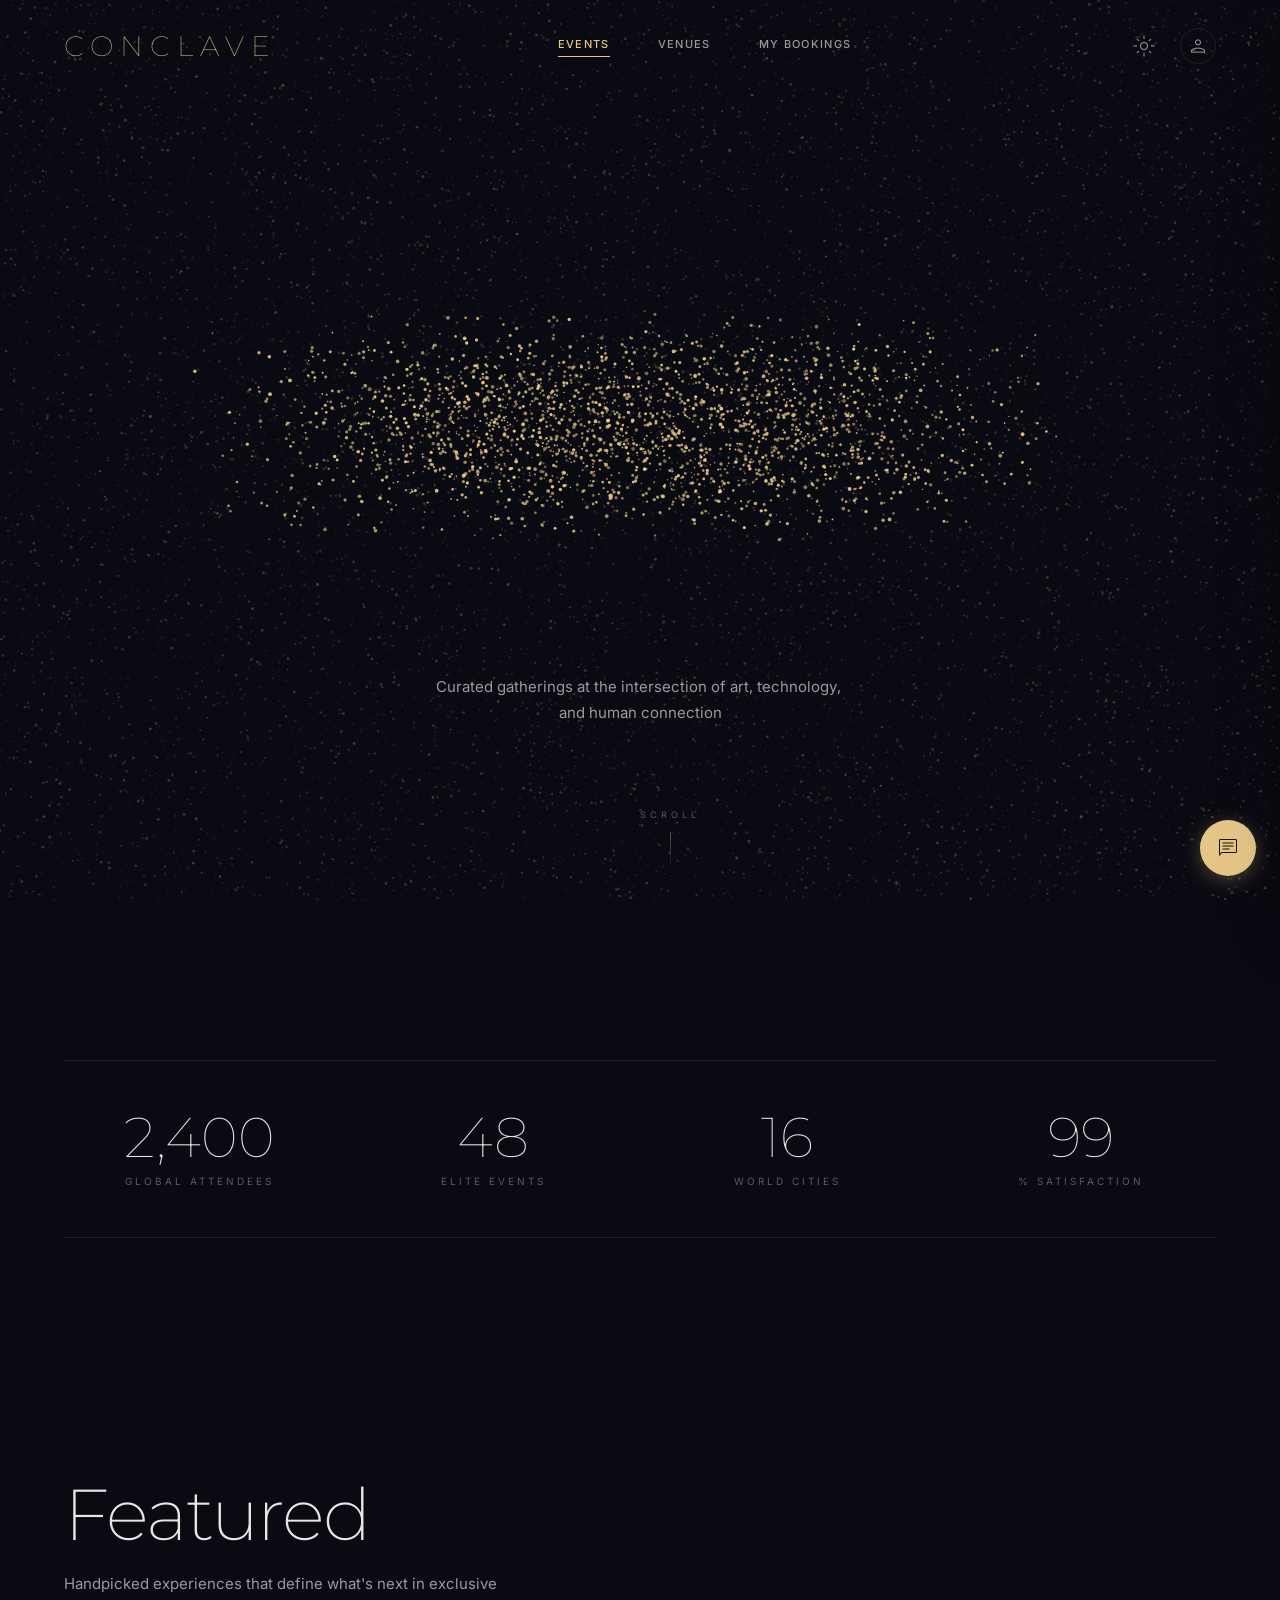
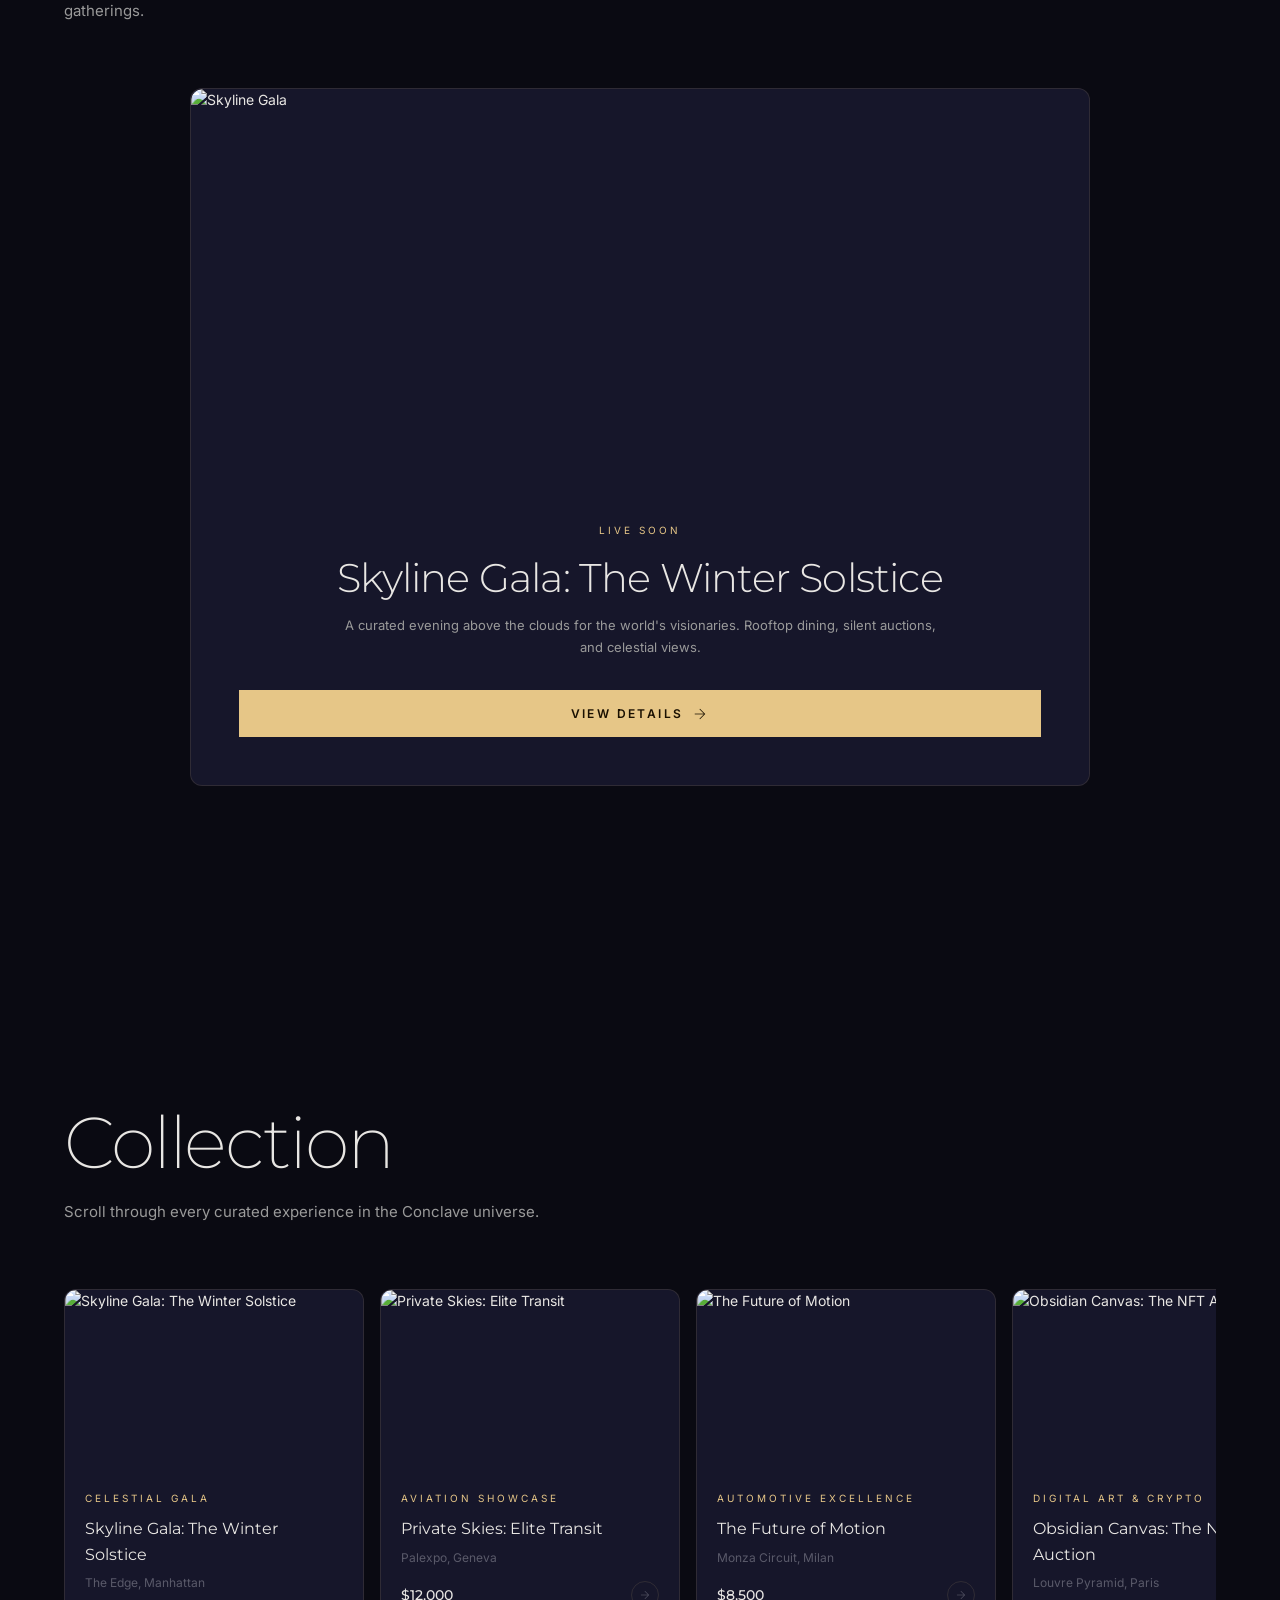
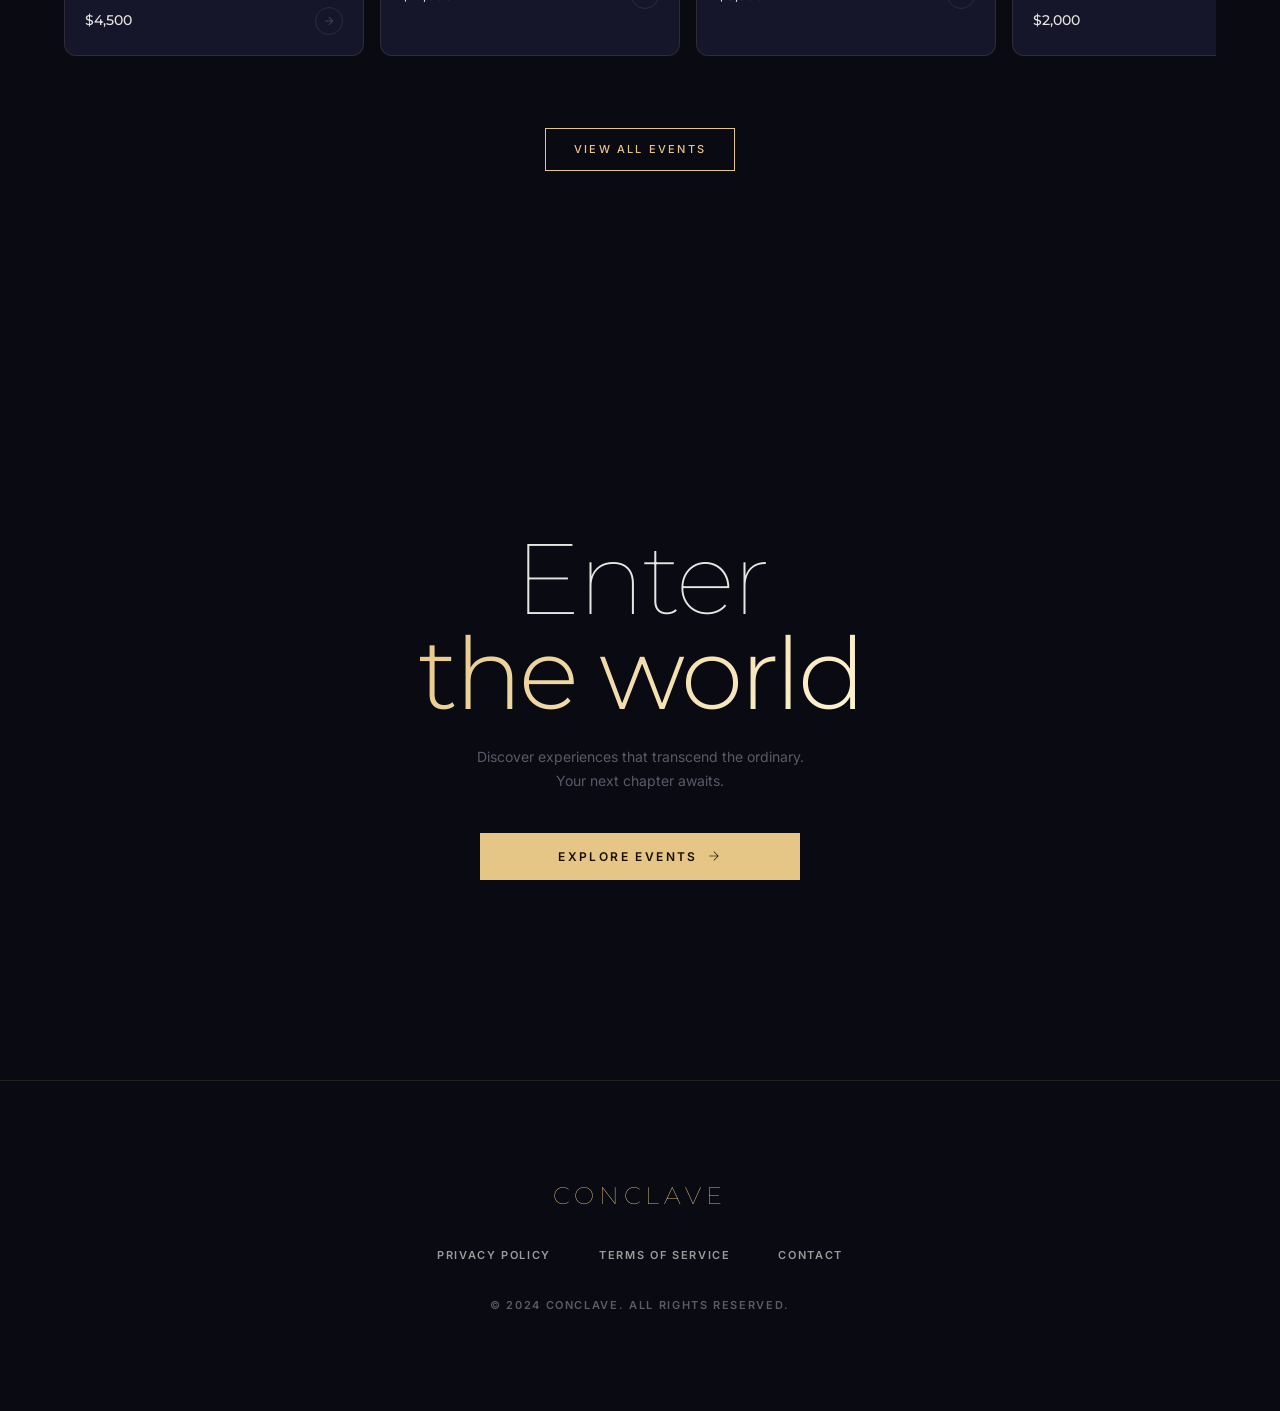
==== index.html @ 936af894 "Merge develop into current branch" ====
<!DOCTYPE html>
<html lang="en">
<head>
    <meta charset="utf-8"/>
    <meta content="width=device-width, initial-scale=1.0" name="viewport"/>
    <title>Conclave</title>
    <meta name="description" content="Journey through a surreal digital landscape of exclusive events. Immersive, cinematic, impossible to ignore."/>
    <link rel="stylesheet" href="css/styles.css">
    <link rel="preconnect" href="https://fonts.googleapis.com">
    <link rel="preconnect" href="https://fonts.gstatic.com" crossorigin>
    <link href="https://fonts.googleapis.com/css2?family=Montserrat:wght@100;200;300;400;500;600;700&family=Inter:wght@300;400;500;600&display=swap" rel="stylesheet"/>
    <link href="https://fonts.googleapis.com/css2?family=Material+Symbols+Outlined:wght,FILL@100..700,0..1&display=swap" rel="stylesheet"/>

    <!-- ═══ Anti-Flash Theme Script ═══ -->
    <script>
        (function() {
            var theme = localStorage.getItem('conclave_theme') || 'dark';
            document.documentElement.setAttribute('data-theme', theme);
        })();
    </script>
    
    <!-- ═══ Background Cache / Prefetch for Venues Globe ═══ -->
    <link rel="prefetch" href="pages/venues.html" as="document"/>
    <link rel="prefetch" href="js/venues-globe.js" as="script"/>
    <link rel="prefetch" href="https://unpkg.com/three" as="script"/>
    <link rel="prefetch" href="https://unpkg.com/globe.gl" as="script"/>
    <link rel="prefetch" href="https://unpkg.com/three-globe/example/img/earth-dark.jpg" as="image"/>
    <link rel="prefetch" href="https://unpkg.com/three-globe/example/img/earth-topology.png" as="image"/>
    <link rel="prefetch" href="https://unpkg.com/three-globe/example/img/night-sky.png" as="image"/>

    <!-- ═══ Anti-Flash Theme Script ═══ -->
    <script>
        (function() {
            var theme = localStorage.getItem('conclave_theme') || 'dark';
            document.documentElement.setAttribute('data-theme', theme);
        })();
    </script>

    <style>

        html { scroll-behavior: smooth; }
        body { background: var(--bg-void); overflow-x: hidden; }

        /* ── Fixed Particle Canvas ── */
        #world-canvas {
            position: fixed;
            top: 0; left: 0;
            width: 100vw; height: 100vh;
            z-index: 0;
        }

        /* ── Content over canvas ── */
        .page-content {
            position: relative;
            z-index: 1;
        }

        /* Pointer events: let canvas get mouse events except on interactive elements */
        .page-content { pointer-events: none; }
        .page-content a,
        .page-content button,
        .page-content input,
        .page-content .nav,
        .page-content .mobile-menu,
        .page-content .chat-widget,
        .page-content .footer,
        .page-content .bento-card,
        .page-content .scroll-event-card,
        .page-content .pill-nav { pointer-events: auto; }

        /* ── Scroll Progress ── */
        #scroll-progress {
            position: fixed; top: 0; left: 0;
            height: 2px;
            background: linear-gradient(90deg, var(--gold), var(--violet));
            z-index: 999;
            transition: width 0.1s linear;
        }

        /* ═══ HERO SECTION ═══ */
        .editions-hero {
            min-height: 100vh;
            display: flex;
            flex-direction: column;
            align-items: center;
            justify-content: flex-end;
            text-align: center;
            padding: 0 24px 15vh;
            position: relative;
        }
        .editions-hero-sub {
            font-family: var(--font-body);
            font-size: 15px;
            line-height: 1.7;
            color: var(--text-secondary);
            max-width: 420px;
            margin: 0 auto 40px;
            opacity: 0;
            animation: e-fade-up 1s ease forwards 0.3s;
        }
        /* Character-by-character sub text */
        .char-node {
            display: inline-block;
            opacity: 0;
            transform: translateY(12px);
            animation: e-char-reveal 0.4s ease forwards;
        }
        .editions-hero-cta {
            display: flex; gap: 16px;
            justify-content: center; flex-wrap: wrap;
            opacity: 0;
            animation: e-fade-up 1s ease forwards 1.2s;
        }
        .editions-hero-anchor-row {
            margin-top: 56px;
            display: flex;
            gap: 6px;
            flex-wrap: wrap;
            justify-content: center;
            opacity: 0;
            animation: e-fade-up 1s ease forwards 1.5s;
        }
        .anchor-chip {
            font-family: var(--font-body);
            font-size: 11px;
            letter-spacing: 1.5px;
            text-transform: uppercase;
            padding: 8px 16px;
            border-radius: 999px;
            border: 1px solid var(--border-subtle);
            color: var(--text-secondary);
            text-decoration: none;
            transition: all 0.3s ease;
            background: transparent;
        }
        .anchor-chip:hover {
            border-color: var(--gold);
            color: var(--gold);
            background: rgba(230,198,135,0.06);
        }
        .editions-scroll-hint {
            position: absolute;
            bottom: 32px; left: 50%;
            transform: translateX(-50%);
            display: flex; flex-direction: column;
            align-items: center; gap: 10px;
            opacity: 0;
            animation: e-fade-up 1s ease forwards 1.8s;
        }
        .editions-scroll-hint span {
            font-family: var(--font-body);
            font-size: 9px; letter-spacing: 4px;
            text-transform: uppercase;
            color: var(--text-muted);
        }
        .e-scroll-line {
            width: 1px; height: 36px;
            background: linear-gradient(to bottom, rgba(230,198,135,0.4), transparent);
            animation: e-scroll-pulse 2.5s ease-in-out infinite;
        }

        @keyframes e-fade-up {
            0% { opacity: 0; transform: translateY(30px); }
            100% { opacity: 1; transform: translateY(0); }
        }
        @keyframes e-char-reveal {
            to { opacity: 1; transform: translateY(0); }
        }
        @keyframes e-scroll-pulse {
            0%, 100% { opacity: 0.15; transform: scaleY(0.5); }
            50% { opacity: 0.8; transform: scaleY(1); }
        }

        /* ═══ SECTION LAYOUT ═══ */
        .editions-section {
            padding: 160px 24px;
            max-width: 1200px;
            margin: 0 auto;
        }
        .section-header {
            margin-bottom: 64px;
        }
        .section-header h2 {
            font-family: var(--font-display);
            font-size: clamp(36px, 6vw, 72px);
            font-weight: 200;
            letter-spacing: -0.03em;
            line-height: 1;
            color: var(--text-primary);
            margin-bottom: 20px;
        }
        .section-header p {
            font-family: var(--font-body);
            font-size: 15px;
            line-height: 1.8;
            color: var(--text-secondary);
            max-width: 480px;
        }

        /* ═══ BENTO-BOX GRID ═══ */
        .bento-grid {
            display: grid;
            gap: 16px;
        }
        .bento-2col { grid-template-columns: 1fr 1fr; }
        .bento-3col { grid-template-columns: 1fr 1fr 1fr; }
        .bento-featured { grid-template-columns: 1.4fr 1fr; }

        .bento-card {
            background: var(--bg-card);
            backdrop-filter: blur(20px) saturate(180%);
            -webkit-backdrop-filter: blur(20px) saturate(180%);
            border: 1px solid var(--border-subtle);
            border-radius: 12px;
            overflow: hidden;
            transition: border-color 0.4s ease;
            text-decoration: none;
            color: inherit;
            display: flex;
            flex-direction: column;
        }
        .bento-card:hover {
            border-color: var(--border-hover);
        }
        /* Border glow effect (refracted light from canvas) */
        .bento-card::before {
            content: '';
            position: absolute;
            inset: -1px;
            border-radius: 13px;
            padding: 1px;
            background: linear-gradient(135deg, var(--gold-glow), transparent, var(--violet-glow, rgba(123,104,238,0.05)));
            -webkit-mask: linear-gradient(#fff 0 0) content-box, linear-gradient(#fff 0 0);
            -webkit-mask-composite: xor;
            mask-composite: exclude;
            pointer-events: none;
            opacity: 0;
            transition: opacity 0.4s ease;
        }
        .bento-card:hover::before { opacity: 1; }

        .bento-card-body {
            padding: 32px;
            flex: 1;
            display: flex;
            flex-direction: column;
        }
        .bento-label {
            font-family: var(--font-body);
            font-size: 10px;
            letter-spacing: 3px;
            text-transform: uppercase;
            color: var(--gold);
            margin-bottom: 16px;
        }
        .bento-title {
            font-family: var(--font-display);
            font-size: clamp(18px, 2.5vw, 28px);
            font-weight: 300;
            color: var(--text-primary);
            line-height: 1.2;
            margin-bottom: 12px;
            letter-spacing: -0.02em;
        }
        .bento-desc {
            font-family: var(--font-body);
            font-size: 13px;
            line-height: 1.7;
            color: var(--text-secondary);
            margin-bottom: 20px;
            flex: 1;
        }
        .bento-image {
            width: 100%;
            aspect-ratio: 16/9;
            object-fit: cover;
            border-radius: 0 0 12px 12px;
        }
        .bento-image-top {
            width: 100%;
            aspect-ratio: 16/9;
            object-fit: cover;
            border-radius: 12px 12px 0 0;
        }
        .bento-metric {
            font-family: var(--font-display);
            font-size: clamp(40px, 5vw, 64px);
            font-weight: 100;
            color: var(--text-primary);
            line-height: 1;
        }
        .bento-metric-label {
            font-family: var(--font-body);
            font-size: 11px;
            letter-spacing: 2px;
            text-transform: uppercase;
            color: var(--text-muted);
            margin-top: 8px;
        }
        .bento-link {
            display: inline-flex;
            align-items: center;
            gap: 6px;
            font-family: var(--font-body);
            font-size: 12px;
            letter-spacing: 1px;
            text-transform: uppercase;
            color: var(--gold);
            text-decoration: none;
            transition: gap 0.3s ease;
            margin-top: auto;
        }
        .bento-link:hover { gap: 12px; }
        .bento-link .material-symbols-outlined {
            font-size: 14px;
            transition: transform 0.3s ease;
        }
        .bento-link:hover .material-symbols-outlined {
            transform: translateX(4px);
        }

        /* Span helpers */
        .span-2 { grid-column: span 2; }
        .span-row-2 { grid-row: span 2; }

        /* ═══ STATS STRIP ═══ */
        .stats-strip {
            display: flex;
            justify-content: space-between;
            gap: 24px;
            padding: 48px 0;
            border-top: 1px solid var(--border-subtle);
            border-bottom: 1px solid var(--border-subtle);
            margin: 80px 0;
        }
        .stat-block { text-align: center; flex: 1; }
        .stat-block-num {
            font-family: var(--font-display);
            font-size: clamp(32px, 5vw, 56px);
            font-weight: 100;
            color: var(--text-primary);
            line-height: 1;
            margin-bottom: 8px;
        }
        .stat-block-label {
            font-family: var(--font-body);
            font-size: 10px;
            letter-spacing: 3px;
            text-transform: uppercase;
            color: var(--text-muted);
        }

        /* ═══ EVENTS SCROLL ROW ═══ */
        .events-scroll-row {
            display: flex; gap: 16px;
            overflow-x: auto;
            scroll-snap-type: x mandatory;
            padding: 0 24px 24px;
            -webkit-overflow-scrolling: touch;
            scrollbar-width: none;
        }
        .events-scroll-row::-webkit-scrollbar { display: none; }
        .scroll-event-card {
            flex: 0 0 300px;
            scroll-snap-align: start;
            background: var(--bg-card);
            backdrop-filter: blur(16px);
            -webkit-backdrop-filter: blur(16px);
            border: 1px solid var(--border-subtle);
            border-radius: 12px;
            overflow: hidden;
            text-decoration: none;
            color: inherit;
            transition: border-color 0.4s ease, transform 0.4s ease;
        }
        .scroll-event-card:hover {
            border-color: var(--border-hover);
            transform: translateY(-4px);
        }
        .sec-img { width: 100%; height: 180px; object-fit: cover; }
        .sec-body { padding: 20px; }
        .sec-meta {
            font-family: var(--font-body);
            font-size: 10px; letter-spacing: 3px;
            text-transform: uppercase; color: var(--gold);
            margin-bottom: 10px;
        }
        .sec-title {
            font-family: var(--font-display);
            font-size: 16px; font-weight: 400;
            color: var(--text-primary); margin-bottom: 6px;
        }
        .sec-loc {
            font-family: var(--font-body);
            font-size: 12px;
            color: var(--text-muted);
            margin-bottom: 14px;
        }
        .sec-footer {
            display: flex; justify-content: space-between;
            align-items: center;
        }
        .sec-price {
            font-family: var(--font-display);
            font-size: 14px; font-weight: 500; color: var(--text-primary);
        }
        .sec-arrow {
            width: 28px; height: 28px;
            display: flex; align-items: center; justify-content: center;
            border: 1px solid var(--border-subtle);
            border-radius: 50%;
            color: var(--text-muted);
            font-size: 14px;
            transition: all 0.3s ease;
        }
        .scroll-event-card:hover .sec-arrow {
            background: var(--gold);
            border-color: var(--gold);
            color: var(--text-primary);
        }

        /* ═══ CTA ═══ */
        .editions-cta {
            text-align: center;
            padding: 200px 24px;
        }
        .editions-cta h2 {
            font-family: var(--font-display);
            font-size: clamp(40px, 8vw, 100px);
            font-weight: 100;
            letter-spacing: -0.03em;
            color: var(--text-primary); line-height: 0.95;
            margin-bottom: 24px;
        }
        .editions-cta h2 em {
            font-style: normal; font-weight: 300;
            background: linear-gradient(135deg, var(--gold), #fff5d4);
            -webkit-background-clip: text;
            -webkit-text-fill-color: transparent;
            background-clip: text;
        }
        .editions-cta p {
            font-family: var(--font-body);
            font-size: 14px;
            color: var(--text-muted);
            max-width: 340px;
            margin: 0 auto 40px;
            line-height: 1.7;
        }

        /* ═══ FLOATING PILL NAV ═══ */
        .pill-nav {
            position: fixed;
            bottom: 24px;
            left: 50%;
            transform: translateX(-50%);
            z-index: 50;
            background: rgba(18, 18, 28, 0.6);
            backdrop-filter: blur(20px) saturate(180%);
            -webkit-backdrop-filter: blur(20px) saturate(180%);
            border: 1px solid var(--border-subtle);
            border-radius: 999px;
            padding: 6px;
            display: flex;
            gap: 2px;
            opacity: 0;
            transform: translateX(-50%) translateY(20px);
            transition: all 0.5s cubic-bezier(0.16, 1, 0.3, 1);
        }
        .pill-nav.visible {
            opacity: 1;
            transform: translateX(-50%) translateY(0);
        }
        .pill-nav a {
            font-family: var(--font-body);
            font-size: 11px;
            letter-spacing: 0.5px;
            padding: 8px 14px;
            border-radius: 999px;
            color: var(--text-muted);
            text-decoration: none;
            transition: all 0.3s ease;
            white-space: nowrap;
        }
        .pill-nav a:hover { color: var(--text-primary); }
        .pill-nav a.active {
            background: rgba(230,198,135,0.1);
            color: var(--gold);
        }

        /* ═══ RESPONSIVE ═══ */
        @media (max-width: 768px) {
            .bento-2col, .bento-3col, .bento-featured {
                grid-template-columns: 1fr;
            }
            .span-2 { grid-column: span 1; }
            .editions-section { padding: 100px 20px; }
            .stats-strip { flex-direction: column; gap: 32px; }
            .scroll-event-card { flex: 0 0 260px; }
            .pill-nav { display: none; }
            .editions-hero-anchor-row { display: none; }
        }

        @media (max-width: 480px) {
            .bento-card-body { padding: 24px; }
        }
    </style>
</head>
<body>

    <!-- ═══ Particle Canvas (fixed, behind everything) ═══ -->
    <canvas id="world-canvas"></canvas>

    <!-- ═══ Scroll Progress ═══ -->
    <div id="scroll-progress"></div>

    <!-- ═══ Content Layer ═══ -->
    <div class="page-content">

        <!-- ═══ Navigation ═══ -->
        <nav class="nav">
            <div class="nav-inner">
                <a href="index.html" class="nav-brand">CONCLAVE</a>
                <div class="nav-links">
                    <a class="nav-link active" href="pages/events.html">Events</a>
                    <a class="nav-link" href="pages/venues.html">Venues</a>
                    <a class="nav-link" href="pages/bookings.html">My Bookings</a>
                </div>
<div class="nav-actions">

                <button class="nav-icon-btn theme-toggle" id="theme-toggle" aria-label="Toggle theme">
                    <span class="material-symbols-outlined" id="theme-icon">light_mode</span>
                </button>
                <a href="pages/bookings.html" class="nav-avatar" style="display: flex; align-items: center; justify-content: center; color: var(--text-secondary); text-decoration: none;">
                    <span class="material-symbols-outlined" style="font-size: 24px;">person</span>
                </a>
            </div>
            </div>
        </nav>

        <!-- ═══ Mobile Menu ═══ -->
        <div class="mobile-menu" id="mobile-menu">
            <a class="mobile-menu-link" href="pages/events.html">Events</a>
            <a class="mobile-menu-link" href="pages/venues.html">Venues</a>
            <a class="mobile-menu-link" href="pages/bookings.html">My Bookings</a>
            <button class="mobile-menu-close material-symbols-outlined" id="mobile-menu-close">close</button>
        </div>


        <!-- ═══════════════════════════════════════════════════════
             HERO — Particles form "CONCLAVE" above, text below
             ═══════════════════════════════════════════════════════ -->
        <section class="editions-hero" id="s-hero">
            <p class="editions-hero-sub" id="hero-sub">
                <!-- Characters injected by JS for staggered animation -->
            </p>
            <!-- <div class="editions-hero-cta">
                <a href="pages/events.html" class="btn-primary">Explore Events <span class="material-symbols-outlined" style="font-size:16px;">arrow_forward</span></a>
                <a href="pages/venues.html" class="btn-outline">View Globe</a>
            </div> -->
            <!-- <div class="editions-hero-anchor-row">
                <a href="#s-featured" class="anchor-chip">Featured</a>
                <a href="#s-collection" class="anchor-chip">Collection</a>
                <a href="#s-philosophy" class="anchor-chip">Philosophy</a>
                <a href="#s-venues" class="anchor-chip">Venues</a>
                <a href="#s-cta" class="anchor-chip">Join</a>
            </div> -->
            <div class="editions-scroll-hint">
                <span>Scroll</span>
                <div class="e-scroll-line"></div>
            </div>
        </section>


        <!-- ═══════════════════════════════════════════════════════
             STATS STRIP
             ═══════════════════════════════════════════════════════ -->
        <div class="editions-section" style="padding-top:80px;padding-bottom:0;">
            <div class="stats-strip stagger-children">
                <div class="stat-block reveal">
                    <div class="stat-block-num" data-counter="2400" data-counter-duration="2500">0</div>
                    <div class="stat-block-label">Global Attendees</div>
                </div>
                <div class="stat-block reveal">
                    <div class="stat-block-num" data-counter="48" data-counter-duration="2000">0</div>
                    <div class="stat-block-label">Elite Events</div>
                </div>
                <div class="stat-block reveal">
                    <div class="stat-block-num" data-counter="16" data-counter-duration="1500">0</div>
                    <div class="stat-block-label">World Cities</div>
                </div>
                <div class="stat-block reveal">
                    <div class="stat-block-num" data-counter="99" data-counter-duration="2000">0</div>
                    <div class="stat-block-label">% Satisfaction</div>
                </div>
            </div>
        </div>


        <!-- ═══════════════════════════════════════════════════════
             FEATURED — Bento Box (Shopify-style asymmetric grid)
             ═══════════════════════════════════════════════════════ -->
        <section class="editions-section" id="s-featured">
            <div class="section-header reveal">
                <h2>Featured</h2>
                <p>Handpicked experiences that define what's next in exclusive gatherings.</p>
            </div>

            <div class="reveal">
                <!-- Large featured card -->
                <a href="pages/event-detail.html?event=gala" class="bento-card" style="position:relative; max-width: 900px; margin: 0 auto;">
                    <img class="bento-image-top" src="https://lh3.googleusercontent.com/aida-public/[base64]" alt="Skyline Gala" style="aspect-ratio: 21/9; object-position: center 30%;"/>
                    <div class="bento-card-body" style="padding: 48px; text-align: center; align-items: center;">
                        <div class="bento-label">Live Soon</div>
                        <div class="bento-title" style="font-size: clamp(24px, 3.5vw, 40px);">Skyline Gala: The Winter Solstice</div>
                        <div class="bento-desc" style="max-width: 600px; margin-bottom: 32px;">A curated evening above the clouds for the world's visionaries. Rooftop dining, silent auctions, and celestial views.</div>
                        <span class="btn-primary" style="display: inline-flex; align-items: center; gap: 8px;">View Details <span class="material-symbols-outlined" style="font-size:18px;">arrow_forward</span></span>
                    </div>
                </a>
            </div>
        </section>


        <!-- ═══════════════════════════════════════════════════════
             COLLECTION — Horizontal Scroll
             ═══════════════════════════════════════════════════════ -->
        <section class="editions-section" id="s-collection">
            <div class="section-header reveal">
                <h2>Collection</h2>
                <p>Scroll through every curated experience in the Conclave universe.</p>
            </div>

            <div class="events-scroll-row reveal" id="events-scroll-row">
                <!-- Cards injected by JS -->
            </div>

            <div class="text-center reveal" style="margin-top:48px;">
                <a href="pages/events.html" class="btn-outline">VIEW ALL EVENTS</a>
            </div>
        </section>


        <!-- ═══════════════════════════════════════════════════════
             PHILOSOPHY — Bento 3-col
             ═══════════════════════════════════════════════════════ -->
        <!-- <section class="editions-section" id="s-philosophy">
            <div class="section-header reveal">
                <h2>Philosophy</h2>
                <p>We don't organize events. We architect dimensions.</p>
            </div>

            <div class="bento-grid bento-3col reveal">
                <div class="bento-card span-2">
                    <div class="bento-card-body">
                        <div class="bento-label">Our Manifesto</div>
                        <div class="bento-title" style="font-size:clamp(20px,2.5vw,32px);">Events as living worlds</div>
                        <div class="bento-desc" style="max-width:500px;font-size:14px;">
                            Each gathering is a meticulously designed universe — from intimate masterclasses in Tokyo's neon-lit streets to celestial galas above Manhattan's skyline. We craft portals to moments that change how you see the world.
                        </div>
                        <span class="bento-link" style="cursor:pointer;">
                            <a href="pages/events.html" style="color:var(--gold);text-decoration:none;">Enter the World</a>
                            <span class="material-symbols-outlined">arrow_forward</span>
                        </span>
                    </div>
                </div>
                <div class="bento-card">
                    <div class="bento-card-body" style="justify-content:center;text-align:center;align-items:center;">
                        <div style="font-size:56px;margin-bottom:16px;">🌍</div>
                        <div class="bento-title" style="font-size:18px;">Global Network</div>
                        <div class="bento-desc" style="text-align:center;">Events across 16 cities on 4 continents.</div>
                        <a href="pages/venues.html" class="bento-link">View Globe <span class="material-symbols-outlined">arrow_forward</span></a>
                    </div>
                </div>
            </div>

            <div class="bento-grid bento-3col reveal" style="margin-top:16px;">
                <div class="bento-card">
                    <div class="bento-card-body" style="justify-content:center;">
                        <div class="bento-metric" data-counter="12" data-counter-duration="1500">0</div>
                        <div class="bento-metric-label">Seats per Masterclass</div>
                    </div>
                </div>
                <div class="bento-card">
                    <div class="bento-card-body" style="justify-content:center;">
                        <div class="bento-metric" data-counter="150" data-counter-duration="2000">0</div>
                        <div class="bento-metric-label">Max Gala Capacity</div>
                    </div>
                </div>
                <a href="pages/event-detail.html?event=automotive" class="bento-card">
                    <img class="bento-image-top" src="https://lh3.googleusercontent.com/aida-public/[base64]" alt="Automotive" style="aspect-ratio:16/8;"/>
                    <div class="bento-card-body" style="padding:16px 20px;">
                        <div class="bento-label">Design Showcase</div>
                        <div class="bento-title" style="font-size:14px;">Automotive Excellence · Milan</div>
                    </div>
                </a>
            </div>
        </section> -->


        <!-- ═══════════════════════════════════════════════════════
             VENUES TEASER
             ═══════════════════════════════════════════════════════ -->
        <!-- <section class="editions-section" id="s-venues">
            <div class="section-header reveal">
                <h2>Venues</h2>
                <p>Explore our global network through an interactive 3D globe.</p>
            </div>
            <div class="bento-grid bento-2col reveal">
                <a href="pages/venues.html" class="bento-card span-2" style="text-align:center;align-items:center;">
                    <div class="bento-card-body" style="align-items:center;padding:64px 32px;">
                        <div style="font-size:72px;margin-bottom:24px;">🌐</div>
                        <div class="bento-title" style="font-size:clamp(20px,3vw,32px);">Interactive 3D Globe</div>
                        <div class="bento-desc" style="text-align:center;max-width:400px;">
                            Pinpoint events happening around the world. The globe zooms into your location and reveals nearby exclusive gatherings.
                        </div>
                        <span class="bento-link">Launch Globe <span class="material-symbols-outlined">arrow_forward</span></span>
                    </div>
                </a>
            </div>
        </section> -->


        <!-- ═══════════════════════════════════════════════════════
             FINAL CTA
             ═══════════════════════════════════════════════════════ -->
        <section class="editions-cta reveal" id="s-cta">
            <h2>Enter<br><em>the world</em></h2>
            <p>Discover experiences that transcend the ordinary. Your next chapter awaits.</p>
            <a href="pages/events.html" class="btn-primary" style="max-width:320px;margin:0 auto;">
                Explore Events <span class="material-symbols-outlined" style="font-size:16px;">arrow_forward</span>
            </a>
        </section>


        <!-- ═══ Footer ═══ -->
        <footer class="footer">
            <div class="footer-brand">Conclave</div>
            <div class="footer-links">
                <a class="footer-link" href="#">Privacy Policy</a>
                <a class="footer-link" href="#">Terms of Service</a>
                <a class="footer-link" href="#">Contact</a>
            </div>
            <p class="footer-copy">© 2024 Conclave. All rights reserved.</p>
        </footer>

        <!-- ═══ Floating Pill Navigation ═══ -->
        <!-- <nav class="pill-nav" id="pill-nav" aria-label="Floating section navigation">
            <a href="#s-featured" data-section="s-featured">Featured</a>
            <a href="#s-collection" data-section="s-collection">Collection</a>
            <a href="#s-philosophy" data-section="s-philosophy">Philosophy</a>
            <a href="#s-venues" data-section="s-venues">Venues</a>
        </nav> -->

    </div><!-- /page-content -->

    <!-- ═══ Chat Widget ═══ -->
    <div class="chat-widget" id="chat-widget">
        <div class="chat-window" id="chat-window">
            <div class="chat-header">
                <span class="chat-header-title">Conclave Assistant</span>
                <button class="chat-close material-symbols-outlined" id="chat-close">close</button>
            </div>
            <div class="chat-messages" id="chat-messages"></div>
            <div class="chat-input-row">
                <input type="text" class="chat-input" id="chat-input" placeholder="Type your message..."/>
                <button class="chat-send material-symbols-outlined" id="chat-send">send</button>
            </div>
        </div>
        <button class="chat-toggle" id="chat-toggle">
            <span class="material-symbols-outlined">chat</span>
        </button>
    </div>

    <!-- ═══ Scripts ═══ -->
    <script src="js/three-world.js"></script>
    <script src="js/events-data.js"></script>
    <script src="js/animations.js"></script>
    <script src="js/toast.js"></script>
    <script src="js/features/chat.js"></script>
    <script src="js/app.js"></script>    
    <script src="js/sidebar.js"></script>
  
    <script>
    document.addEventListener('DOMContentLoaded', () => {
        // ── 1. Hero sub-text: Character-by-character reveal ──
        const subText = "Curated gatherings at the intersection of art, technology, and human connection";
        const subEl = document.getElementById('hero-sub');
        if (subEl) {
            const words = subText.split(' ');
            let charIndex = 0;
            words.forEach((word, wordIdx) => {
                const wordSpan = document.createElement('span');
                wordSpan.style.whiteSpace = 'nowrap';
                wordSpan.style.display = 'inline-block';
                
                word.split('').forEach((char) => {
                    const charSpan = document.createElement('span');
                    charSpan.textContent = char;
                    charSpan.classList.add('char-node');
                    charSpan.style.animationDelay = (0.4 + charIndex * 0.015) + 's';
                    wordSpan.appendChild(charSpan);
                    charIndex++;
                });
                
                subEl.appendChild(wordSpan);
                
                if (wordIdx < words.length - 1) {
                    const spaceSpan = document.createElement('span');
                    spaceSpan.textContent = '\u00A0';
                    spaceSpan.classList.add('char-node');
                    spaceSpan.style.animationDelay = (0.4 + charIndex * 0.015) + 's';
                    subEl.appendChild(spaceSpan);
                    charIndex++;
                }
            });
        }

        // ── 2. Populate event scroll cards ──
        const row = document.getElementById('events-scroll-row');
        if (row && window.CONCLAVE_EVENTS) {
            window.CONCLAVE_EVENTS.forEach(evt => {
                const card = document.createElement('a');
                card.href = `pages/event-detail.html?event=${evt.id}`;
                card.className = 'scroll-event-card';
                card.innerHTML = `
                    <img class="sec-img" src="${evt.image}" alt="${evt.title}"/>
                    <div class="sec-body">
                        <div class="sec-meta">${evt.category}</div>
                        <div class="sec-title">${evt.title}</div>
                        <div class="sec-loc">${evt.location}</div>
                        <div class="sec-footer">
                            <span class="sec-price">${evt.price}</span>
                            <span class="sec-arrow material-symbols-outlined">arrow_forward</span>
                        </div>
                    </div>
                `;
                row.appendChild(card);
            });
        }

        // ── 3. Floating pill nav: show on scroll, highlight active section ──
        const pillNav = document.getElementById('pill-nav');
        const pillLinks = pillNav ? pillNav.querySelectorAll('a') : [];
        const sections = ['s-featured', 's-collection', 's-philosophy', 's-venues']
            .map(id => document.getElementById(id))
            .filter(Boolean);

        function updatePillNav() {
            const scrollY = window.scrollY;

            // Show/hide pill
            if (pillNav) {
                if (scrollY > window.innerHeight * 0.8) {
                    pillNav.classList.add('visible');
                } else {
                    pillNav.classList.remove('visible');
                }
            }

            // Highlight active section
            let activeId = '';
            const midY = scrollY + window.innerHeight / 2;
            sections.forEach(sec => {
                if (sec.offsetTop <= midY) {
                    activeId = sec.id;
                }
            });
            pillLinks.forEach(link => {
                link.classList.toggle('active', link.dataset.section === activeId);
            });
        }

        window.addEventListener('scroll', updatePillNav, { passive: true });
        updatePillNav();
    });
    </script>

</body>
</html>
---- css/styles.css ----
/* ============================================================
   CONCLAVE — Immersive Event Platform
   Complete Vanilla CSS Design System
   ============================================================ */

/* ── CSS Custom Properties ─────────────────────────────────── */
:root {
    /* Core Palette - Dark (Default) */
    --bg-void: #0a0a12;
    --bg-deep: #0e0e1a;
    --bg-surface: #131320;
    --bg-surface-raised: #1a1a2e;
    --bg-surface-high: #22223a;
    --bg-card: #16162a;

    /* Accent Colors */
    --gold: #E6C687;
    --gold-dim: #c9a85e;
    --gold-glow: rgba(230, 198, 135, 0.15);
    --gold-subtle: rgba(230, 198, 135, 0.08);
    --violet: #7B68EE;
    --violet-dim: #5a4cc7;
    --cyan: #00d4ff;
    --cyan-dim: #00a8cc;
    --nebula: #4a1a6b;
    --aurora-green: #00ff88;
    --aurora-pink: #ff0080;

    /* Text Colors */
    --text-primary: #e8e6e3;
    --text-secondary: #9a9a9a;
    --text-muted: #5a5a6a;
    --text-gold: #E6C687;
    --text-on-gold: #1a1000;

    /* Borders & Outlines */
    --border-subtle: rgba(230, 198, 135, 0.12);
    --border-medium: rgba(230, 198, 135, 0.25);
    --border-hover: rgba(230, 198, 135, 0.5);
    --glass-border: rgba(255, 255, 255, 0.06);

    /* Glass Effects */
    --glass-bg: rgba(19, 19, 32, 0.7);
    --glass-bg-heavy: rgba(10, 10, 18, 0.85);
    --glass-blur: 20px;

    /* Shadows */
    --shadow-card: 0 8px 32px rgba(0, 0, 0, 0.5);
    --shadow-float: 0 20px 60px rgba(0, 0, 0, 0.6);
    --shadow-glow-gold: 0 0 40px rgba(230, 198, 135, 0.15);
    --shadow-glow-violet: 0 0 40px rgba(123, 104, 238, 0.15);

    /* Toast/Notification colors (theme-aware) */
    --success-glow: var(--gold-glow);
    --success-border: var(--border-hover);
    --error-glow: rgba(239, 68, 68, 0.15);
    --error-border: rgba(239, 68, 68, 0.3);
    --info-glow: rgba(123, 104, 238, 0.15);
    --info-border: rgba(123, 104, 238, 0.3);

    /* Typography */
    --font-display: 'Montserrat', sans-serif;
    --font-body: 'Inter', sans-serif;

    /* Spacing */
    --space-xs: 4px;
    --space-sm: 8px;
    --space-md: 16px;
    --space-lg: 24px;
    --space-xl: 32px;
    --space-2xl: 48px;
    --space-3xl: 64px;
    --space-4xl: 96px;
    --space-5xl: 128px;

    /* Border Radius */
    --radius-sm: 4px;
    --radius-md: 8px;
    --radius-lg: 12px;
    --radius-xl: 16px;
    --radius-2xl: 24px;
    --radius-full: 9999px;

    /* Transitions */
    --ease-out-expo: cubic-bezier(0.16, 1, 0.3, 1);
    --ease-spring: cubic-bezier(0.175, 0.885, 0.32, 1.275);
    --transition-fast: 0.2s ease;
    --transition-normal: 0.4s var(--ease-out-expo);
    --transition-slow: 0.8s var(--ease-out-expo);
    --transition-cinematic: 1.2s var(--ease-out-expo);

    /* Z-Index Scale */
    --z-bg: -1;
    --z-content: 1;
    --z-sticky: 10;
    --z-nav: 50;
    --z-modal: 100;
    --z-loader: 200;

    /* Theme Transition */
    --theme-transition: background 0.4s var(--ease-out-expo), color 0.4s var(--ease-out-expo), border-color 0.4s var(--ease-out-expo), box-shadow 0.4s var(--ease-out-expo);
}

/* ── Light Theme: "Champagne Dawn" ─────────────────────────── */
[data-theme="light"] {
    /* Core Palette - Warm champagne neutrals */
    --bg-void: #FAF8F3;
    --bg-deep: #F0EDE6;
    --bg-surface: #EBE6DD;
    --bg-surface-raised: #E2DDD4;
    --bg-surface-high: #D8D2C8;
    --bg-card: #FFFFFF;

    /* Accent Colors - Richer gold for contrast on light */
    --gold: #B8860B;
    --gold-dim: #A67F1E;
    --gold-glow: rgba(184, 134, 11, 0.22);
    --gold-subtle: rgba(184, 134, 11, 0.12);
    --violet: #6B5BDD;
    --violet-dim: #5445C7;
    --cyan: #0096C7;
    --cyan-dim: #0077A0;
    --nebula: #8B5AA3;
    --aurora-green: #00A85A;
    --aurora-pink: #C72C7E;

    /* Text Colors - Deep espresso, never pure black */
    --text-primary: #1A1612;
    --text-secondary: #4A4338;
    --text-muted: #7A7266;
    --text-gold: #B8860B;
    --text-on-gold: #1A1612;

    /* Borders & Outlines - Gold-tinted warmth */
    --border-subtle: rgba(184, 134, 11, 0.18);
    --border-medium: rgba(184, 134, 11, 0.35);
    --border-hover: rgba(184, 134, 11, 0.65);
    --glass-border: rgba(184, 134, 11, 0.15);

    /* Glass Effects - Frosted champagne glass */
    --glass-bg: rgba(250, 248, 243, 0.85);
    --glass-bg-heavy: rgba(250, 248, 243, 0.95);
    --glass-blur: 20px;

    /* Shadows - Softer, warmer */
    --shadow-card: 0 8px 32px rgba(26, 22, 18, 0.1);
    --shadow-float: 0 20px 60px rgba(26, 22, 18, 0.14);
    --shadow-glow-gold: 0 0 40px rgba(184, 134, 11, 0.25);
    --shadow-glow-violet: 0 0 40px rgba(107, 91, 221, 0.18);

    /* Particle colors for Three.js - darker gold for visibility */
    --particle-bg: #FAF8F3;
    --particle-color: 184, 134, 11;
    --particle-ambient-color: 184, 134, 11;
}

/* Dark theme explicit (for clarity) */
[data-theme="dark"] {
    --particle-bg: #0a0a12;
    --particle-color: 230, 198, 135;
    --particle-ambient-color: 230, 198, 135;
}

/* Global theme transition */
html {
    transition: var(--theme-transition);
}

body {
    transition: var(--theme-transition);
}

/* ── Reset & Base ──────────────────────────────────────────── */
*,
*::before,
*::after {
    margin: 0;
    padding: 0;
    box-sizing: border-box;
}

html {
    scroll-behavior: smooth;
    -webkit-font-smoothing: antialiased;
    -moz-osx-font-smoothing: grayscale;
    overflow-x: hidden;
}

body {
    font-family: var(--font-body);
    font-size: 14px;
    line-height: 1.6;
    color: var(--text-primary);
    background-color: var(--bg-void);
    overflow-x: hidden;
    min-height: 100vh;
}

a {
    color: inherit;
    text-decoration: none;
}

button {
    border: none;
    background: none;
    cursor: pointer;
    font-family: inherit;
    color: inherit;
}

input, select, textarea {
    font-family: inherit;
    font-size: inherit;
    color: inherit;
    outline: none;
}

img {
    max-width: 100%;
    display: block;
}

ul, ol {
    list-style: none;
}

::selection {
    background: var(--gold);
    color: var(--text-on-gold);
}

/* ── Typography ────────────────────────────────────────────── */
.text-display-hero {
    font-family: var(--font-display);
    font-size: clamp(48px, 10vw, 120px);
    font-weight: 100;
    letter-spacing: 0.25em;
    text-transform: uppercase;
    line-height: 1.0;
}

.text-display-lg {
    font-family: var(--font-display);
    font-size: clamp(36px, 5vw, 56px);
    font-weight: 200;
    letter-spacing: 0.1em;
    text-transform: uppercase;
    line-height: 1.2;
}

.text-display-md {
    font-family: var(--font-display);
    font-size: clamp(24px, 3vw, 36px);
    font-weight: 300;
    letter-spacing: 0.05em;
    line-height: 1.3;
}

.text-display-sm {
    font-family: var(--font-display);
    font-size: clamp(18px, 2vw, 28px);
    font-weight: 300;
    letter-spacing: 0.03em;
    line-height: 1.4;
}

.text-headline {
    font-family: var(--font-display);
    font-size: clamp(20px, 2.5vw, 24px);
    font-weight: 300;
    letter-spacing: 0.05em;
    line-height: 1.3;
}

.text-title {
    font-family: var(--font-display);
    font-size: 18px;
    font-weight: 400;
    letter-spacing: 0.03em;
    line-height: 1.4;
}

.text-body {
    font-family: var(--font-body);
    font-size: 14px;
    line-height: 1.7;
    color: var(--text-secondary);
}

.text-label {
    font-family: var(--font-body);
    font-size: 11px;
    font-weight: 600;
    letter-spacing: 0.2em;
    text-transform: uppercase;
}

.text-label-sm {
    font-family: var(--font-body);
    font-size: 10px;
    font-weight: 600;
    letter-spacing: 0.15em;
    text-transform: uppercase;
}

.text-gold { color: var(--gold); }
.text-muted { color: var(--text-muted); }
.text-secondary { color: var(--text-secondary); }

/* ── Material Symbols ──────────────────────────────────────── */
.material-symbols-outlined {
    font-variation-settings: 'FILL' 0, 'wght' 200, 'GRAD' 0, 'opsz' 24;
}

/* ── Layout ────────────────────────────────────────────────── */
.container {
    max-width: 1440px;
    margin: 0 auto;
    padding: 0 var(--space-3xl);
}

@media (max-width: 768px) {
    .container {
        padding: 0 var(--space-lg);
    }
}

.grid-events {
    display: grid;
    grid-template-columns: repeat(3, 1fr);
    gap: var(--space-xl);
}

@media (max-width: 1024px) {
    .grid-events {
        grid-template-columns: repeat(2, 1fr);
    }
}

@media (max-width: 640px) {
    .grid-events {
        grid-template-columns: 1fr;
    }
}

/* ── Cinematic Loader ──────────────────────────────────────── */
#loader {
    position: fixed;
    inset: 0;
    z-index: var(--z-loader);
    background: var(--bg-void);
    display: flex;
    flex-direction: column;
    justify-content: center;
    align-items: center;
    transition: opacity 1s ease-out, visibility 1s ease-out;
}

#loader.hidden {
    opacity: 0;
    visibility: hidden;
    pointer-events: none;
}

.loader-ring {
    width: 64px;
    height: 64px;
    border: 2px solid transparent;
    border-top-color: var(--gold);
    border-right-color: var(--gold-dim);
    border-radius: 50%;
    animation: loaderSpin 1s var(--ease-spring) infinite;
}

.loader-text {
    margin-top: var(--space-lg);
    font-family: var(--font-display);
    color: var(--gold);
    letter-spacing: 0.3em;
    text-transform: uppercase;
    font-size: 13px;
    font-weight: 300;
    animation: loaderPulse 2s ease infinite;
}

@keyframes loaderSpin {
    to { transform: rotate(360deg); }
}

@keyframes loaderPulse {
    0%, 100% { opacity: 0.4; }
    50% { opacity: 1; }
}

/* ── Navigation ────────────────────────────────────────────── */
.nav {
    position: fixed;
    top: 0;
    width: 100%;
    z-index: var(--z-nav);
    background: transparent;
    transition: background 0.5s ease, border-color 0.5s ease, backdrop-filter 0.5s ease;
    border-bottom: 1px solid transparent;
}

.nav.scrolled {
    background: var(--glass-bg-heavy);
    backdrop-filter: blur(var(--glass-blur));
    -webkit-backdrop-filter: blur(var(--glass-blur));
    border-bottom-color: var(--border-subtle);
}

.nav-inner {
    max-width: 1440px;
    margin: 0 auto;
    display: flex;
    justify-content: space-between;
    align-items: center;
    padding: var(--space-lg) var(--space-3xl);
}

@media (max-width: 768px) {
    .nav-inner {
        padding: var(--space-md) var(--space-lg);
    }
}

.nav-brand {
    font-family: var(--font-display);
    font-size: 28px;
    font-weight: 100;
    color: var(--gold);
    letter-spacing: 0.25em;
    text-transform: uppercase;
    transition: opacity 0.3s;
}

.nav-brand:hover {
    opacity: 0.85;
}

.nav-links {
    display: flex;
    align-items: center;
    gap: var(--space-2xl);
}

@media (max-width: 768px) {
    .nav-links {
        display: none;
    }
}

.nav-link {
    font-size: 11px;
    font-weight: 500;
    letter-spacing: 0.12em;
    text-transform: uppercase;
    color: var(--text-secondary);
    transition: color 0.3s;
    position: relative;
    padding-bottom: 4px;
}

.nav-link:hover,
.nav-link.active {
    color: var(--gold);
}

.nav-link.active::after {
    content: '';
    position: absolute;
    bottom: 0;
    left: 0;
    width: 100%;
    height: 1px;
    background: var(--gold);
}

.nav-actions {
    display: flex;
    align-items: center;
    gap: var(--space-lg);
}

.nav-icon-btn {
    color: var(--text-secondary);
    font-size: 20px;
    transition: color 0.3s;
    background: none;
    border: none;
    cursor: pointer;
    display: flex;
    align-items: center;
    justify-content: center;
}

.nav-icon-btn:hover {
    color: var(--gold);
}

.nav-avatar {
    width: 36px;
    height: 36px;
    border-radius: 50%;
    border: 1px solid var(--border-subtle);
    overflow: hidden;
    transition: opacity 0.3s;
    flex-shrink: 0;
}

.nav-avatar:hover {
    opacity: 0.8;
}

.nav-avatar img {
    width: 100%;
    height: 100%;
    object-fit: cover;
}

/* Mobile Menu */
.mobile-menu-btn {
    display: none;
}

@media (max-width: 768px) {
    .mobile-menu-btn {
        display: flex;
    }
}

.mobile-menu {
    position: fixed;
    inset: 0;
    z-index: calc(var(--z-nav) - 1);
    background: rgba(10, 10, 18, 0.97);
    backdrop-filter: blur(30px);
    display: flex;
    flex-direction: column;
    justify-content: center;
    align-items: center;
    gap: var(--space-xl);
    opacity: 0;
    visibility: hidden;
    transition: opacity 0.4s, visibility 0.4s;
}

.mobile-menu.open {
    opacity: 1;
    visibility: visible;
}

.mobile-menu-link {
    font-family: var(--font-display);
    font-size: 24px;
    font-weight: 200;
    color: var(--text-secondary);
    text-transform: uppercase;
    letter-spacing: 0.15em;
    transition: color 0.3s;
}

.mobile-menu-link:hover {
    color: var(--gold);
}

.mobile-menu-close {
    position: absolute;
    top: var(--space-lg);
    right: var(--space-xl);
    font-size: 28px;
    color: var(--gold);
}

/* ── Three.js Canvas ───────────────────────────────────────── */
#world-canvas {
    position: fixed;
    top: 0;
    left: 0;
    width: 100%;
    height: 100%;
    z-index: var(--z-bg);
    pointer-events: none;
}

/* ── Hero Section ──────────────────────────────────────────── */
.hero {
    height: 100vh;
    display: flex;
    flex-direction: column;
    justify-content: center;
    align-items: center;
    position: relative;
    text-align: center;
    padding: 0 var(--space-lg);
}

.hero-title {
    font-family: var(--font-display);
    font-size: clamp(60px, 12vw, 160px);
    font-weight: 100;
    color: var(--gold);
    letter-spacing: 0.3em;
    text-transform: uppercase;
    opacity: 0;
    transform: translateY(40px);
    animation: heroReveal 2s var(--ease-out-expo) 1.5s forwards;
    text-shadow: 0 0 80px rgba(230, 198, 135, 0.3);
    position: relative;
    z-index: 2;
}

.hero-subtitle {
    font-family: var(--font-body);
    font-size: 13px;
    letter-spacing: 0.4em;
    text-transform: uppercase;
    color: var(--text-secondary);
    opacity: 0;
    animation: heroReveal 1.5s var(--ease-out-expo) 2.2s forwards;
    margin-top: var(--space-xl);
}

.hero-scroll-indicator {
    position: absolute;
    bottom: var(--space-3xl);
    left: 50%;
    transform: translateX(-50%);
    display: flex;
    flex-direction: column;
    align-items: center;
    gap: var(--space-sm);
    opacity: 0;
    animation: heroReveal 1s ease 3s forwards;
}

.hero-scroll-indicator span {
    font-size: 10px;
    letter-spacing: 0.3em;
    text-transform: uppercase;
    color: var(--text-muted);
}

.scroll-line {
    width: 1px;
    height: 40px;
    background: linear-gradient(to bottom, var(--gold), transparent);
    animation: scrollPulse 2s ease infinite;
}

@keyframes heroReveal {
    to {
        opacity: 1;
        transform: translateY(0);
    }
}

@keyframes scrollPulse {
    0%, 100% { opacity: 0.3; transform: scaleY(0.5); }
    50% { opacity: 1; transform: scaleY(1); }
}

/* ── Scroll Sections ───────────────────────────────────────── */
.scroll-section {
    min-height: 100vh;
    display: flex;
    flex-direction: column;
    justify-content: center;
    align-items: center;
    position: relative;
    padding: var(--space-4xl) var(--space-3xl);
}

@media (max-width: 768px) {
    .scroll-section {
        padding: var(--space-3xl) var(--space-lg);
    }
}

/* ── Reveal Animations ─────────────────────────────────────── */
.reveal {
    opacity: 0;
    transform: translateY(60px);
    transition: opacity 0.8s var(--ease-out-expo), transform 0.8s var(--ease-out-expo);
}

.reveal.visible {
    opacity: 1;
    transform: translateY(0);
}

.reveal-left {
    opacity: 0;
    transform: translateX(-60px);
    transition: opacity 0.8s var(--ease-out-expo), transform 0.8s var(--ease-out-expo);
}

.reveal-left.visible {
    opacity: 1;
    transform: translateX(0);
}

.reveal-right {
    opacity: 0;
    transform: translateX(60px);
    transition: opacity 0.8s var(--ease-out-expo), transform 0.8s var(--ease-out-expo);
}

.reveal-right.visible {
    opacity: 1;
    transform: translateX(0);
}

.reveal-scale {
    opacity: 0;
    transform: scale(0.9);
    transition: opacity 0.8s var(--ease-out-expo), transform 0.8s var(--ease-out-expo);
}

.reveal-scale.visible {
    opacity: 1;
    transform: scale(1);
}

/* Stagger children */
.stagger-children .reveal:nth-child(1) { transition-delay: 0.1s; }
.stagger-children .reveal:nth-child(2) { transition-delay: 0.2s; }
.stagger-children .reveal:nth-child(3) { transition-delay: 0.3s; }
.stagger-children .reveal:nth-child(4) { transition-delay: 0.4s; }
.stagger-children .reveal:nth-child(5) { transition-delay: 0.5s; }
.stagger-children .reveal:nth-child(6) { transition-delay: 0.6s; }

/* ── Event Cards ───────────────────────────────────────────── */
.event-card {
    background: var(--bg-card);
    border: 1px solid var(--border-subtle);
    border-radius: var(--radius-xl);
    overflow: hidden;
    cursor: pointer;
    transition: transform 0.5s var(--ease-out-expo), border-color 0.4s, box-shadow 0.4s;
    display: flex;
    flex-direction: column;
    position: relative;
}

.event-card:hover {
    transform: translateY(-8px) scale(1.01);
    border-color: var(--border-hover);
    box-shadow: var(--shadow-glow-gold);
}

.event-card-image {
    width: 100%;
    height: 240px;
    overflow: hidden;
    position: relative;
}

.event-card-image img {
    width: 100%;
    height: 100%;
    object-fit: cover;
    transition: transform 0.7s var(--ease-out-expo);
    opacity: 0.9;
}

.event-card:hover .event-card-image img {
    transform: scale(1.08);
}

.event-card-image::after {
    content: '';
    position: absolute;
    bottom: 0;
    left: 0;
    right: 0;
    height: 80px;
    background: linear-gradient(to top, var(--bg-card), transparent);
}

.event-card-body {
    padding: var(--space-xl);
    flex: 1;
    display: flex;
    flex-direction: column;
    justify-content: space-between;
}

.event-card-meta {
    font-size: 11px;
    font-weight: 600;
    letter-spacing: 0.2em;
    text-transform: uppercase;
    color: var(--gold);
    margin-bottom: var(--space-sm);
}

.event-card-attendees {
    display: flex;
    align-items: center;
    gap: 6px;
    font-size: 11px;
    color: var(--text-secondary);
    margin-bottom: var(--space-md);
}

.event-card-attendees .material-symbols-outlined {
    font-size: 14px;
}

.event-card-title {
    font-family: var(--font-display);
    font-size: 18px;
    font-weight: 300;
    letter-spacing: 0.04em;
    text-transform: uppercase;
    color: var(--text-primary);
    margin-bottom: var(--space-sm);
    line-height: 1.3;
}

.event-card-location {
    font-size: 13px;
    color: var(--text-secondary);
    margin-bottom: var(--space-md);
}

.event-card-price {
    font-size: 12px;
    font-weight: 500;
    letter-spacing: 0.1em;
    text-transform: uppercase;
    color: var(--gold);
    margin-top: auto;
    padding-top: var(--space-md);
}

.event-card-link {
    font-size: 11px;
    font-weight: 600;
    letter-spacing: 0.2em;
    text-transform: uppercase;
    color: var(--gold);
    display: flex;
    align-items: center;
    gap: 8px;
    transition: color 0.3s;
    margin-top: auto;
    padding-top: var(--space-md);
}

.event-card-link:hover {
    color: var(--text-primary);
}

.event-card-link .material-symbols-outlined {
    font-size: 14px;
    transition: transform 0.3s;
}

.event-card-link:hover .material-symbols-outlined {
    transform: translateX(4px);
}

/* ── Featured Event Card (Landing Hero) ────────────────────── */
.featured-card {
    position: relative;
    width: 100%;
    max-width: 1100px;
    aspect-ratio: 21 / 9;
    border-radius: var(--radius-xl);
    overflow: hidden;
    cursor: pointer;
    border: 1px solid var(--border-subtle);
    transition: border-color 0.4s, box-shadow 0.5s;
}

.featured-card:hover {
    border-color: var(--border-hover);
    box-shadow: var(--shadow-float);
}

.featured-card img {
    width: 100%;
    height: 100%;
    object-fit: cover;
    opacity: 0.85;
    transition: transform 1s var(--ease-out-expo);
}

.featured-card:hover img {
    transform: scale(1.05);
}

.featured-card-overlay {
    position: absolute;
    inset: 0;
    background: linear-gradient(to top, rgba(10, 10, 18, 0.95) 0%, rgba(10, 10, 18, 0.2) 50%, transparent 100%);
}

.featured-card-content {
    position: absolute;
    bottom: var(--space-2xl);
    left: var(--space-2xl);
}

@media (max-width: 768px) {
    .featured-card-content {
        bottom: var(--space-lg);
        left: var(--space-lg);
    }
}

.featured-badge {
    display: inline-block;
    padding: 4px 12px;
    border: 1px solid rgba(230, 198, 135, 0.3);
    color: var(--gold);
    font-size: 11px;
    font-weight: 600;
    letter-spacing: 0.2em;
    text-transform: uppercase;
    border-radius: var(--radius-sm);
    margin-bottom: var(--space-md);
}

.featured-title {
    font-family: var(--font-display);
    font-size: clamp(24px, 3vw, 36px);
    font-weight: 200;
    color: var(--text-primary);
    letter-spacing: 0.05em;
    margin-bottom: var(--space-sm);
}

.featured-desc {
    font-size: 14px;
    color: var(--text-secondary);
}

.featured-indicators {
    position: absolute;
    bottom: var(--space-xl);
    left: 50%;
    transform: translateX(-50%);
    display: flex;
    gap: 10px;
    align-items: center;
}

.indicator-dot {
    width: 4px;
    height: 4px;
    border-radius: 50%;
    background: rgba(230, 198, 135, 0.3);
}

.indicator-dot.active {
    width: 16px;
    height: 5px;
    border-radius: 3px;
    background: var(--gold);
}

/* ── Filter Bar ────────────────────────────────────────────── */
.filter-bar {
    display: flex;
    flex-wrap: wrap;
    justify-content: center;
    align-items: center;
    gap: var(--space-md);
    margin-bottom: var(--space-3xl);
}

.filter-btn {
    padding: 10px 24px;
    border: 1px solid var(--border-subtle);
    color: var(--text-secondary);
    font-size: 11px;
    font-weight: 600;
    letter-spacing: 0.2em;
    text-transform: uppercase;
    cursor: pointer;
    transition: all 0.3s;
    background: transparent;
    border-radius: var(--radius-sm);
}

.filter-btn:hover {
    border-color: var(--border-hover);
    color: var(--gold);
}

.filter-btn.active {
    border-color: var(--gold);
    color: var(--gold);
    background: var(--gold-subtle);
}

.filter-date {
    background: var(--bg-surface);
    border: 1px solid var(--border-subtle);
    color: var(--text-primary);
    font-size: 12px;
    padding: 8px 16px;
    text-transform: uppercase;
    letter-spacing: 0.1em;
    border-radius: var(--radius-sm);
    transition: border-color 0.3s;
}

.filter-date:focus {
    border-color: var(--gold);
}

/* ── Buttons ───────────────────────────────────────────────── */
.btn-primary {
    display: inline-flex;
    align-items: center;
    justify-content: center;
    gap: 8px;
    background: var(--gold);
    color: var(--text-on-gold);
    padding: 14px 32px;
    font-size: 12px;
    font-weight: 600;
    letter-spacing: 0.2em;
    text-transform: uppercase;
    border: none;
    cursor: pointer;
    transition: all 0.3s;
    width: 100%;
}

.btn-primary:hover {
    background: white;
    color: var(--bg-void);
}

.btn-primary:active {
    transform: scale(0.98);
}

.btn-primary:disabled {
    opacity: 0.5;
    pointer-events: none;
}

.btn-outline {
    display: inline-flex;
    align-items: center;
    justify-content: center;
    gap: 8px;
    background: transparent;
    color: var(--gold);
    padding: 12px 28px;
    font-size: 11px;
    font-weight: 500;
    letter-spacing: 0.2em;
    text-transform: uppercase;
    border: 1px solid var(--gold);
    cursor: pointer;
    transition: all 0.3s;
}

.btn-outline:hover {
    background: var(--gold-subtle);
}

.btn-ghost {
    display: inline-flex;
    align-items: center;
    gap: 8px;
    background: transparent;
    color: var(--gold);
    padding: 8px 20px;
    font-size: 11px;
    font-weight: 600;
    letter-spacing: 0.2em;
    text-transform: uppercase;
    border: 1px solid var(--border-subtle);
    cursor: pointer;
    transition: all 0.3s;
}

.btn-ghost:hover {
    border-color: var(--gold);
    background: var(--gold-subtle);
}

/* ── Form Inputs ───────────────────────────────────────────── */
.form-group {
    margin-bottom: var(--space-lg);
}

.form-label {
    display: block;
    font-size: 11px;
    font-weight: 600;
    letter-spacing: 0.2em;
    text-transform: uppercase;
    color: var(--text-primary);
    margin-bottom: var(--space-sm);
    transition: color 0.3s;
}

.form-input {
    width: 100%;
    background: transparent;
    border: 1px solid var(--border-subtle);
    padding: 12px 16px;
    font-size: 14px;
    color: var(--text-primary);
    transition: border-color 0.3s;
    border-radius: 0;
}

.form-input::placeholder {
    color: var(--text-muted);
}

.form-input:focus {
    border-color: var(--gold);
}

.form-group:focus-within .form-label {
    color: var(--gold);
}

/* Payment Method Radio */
.payment-option {
    cursor: pointer;
}

.payment-option input[type="radio"] {
    position: absolute;
    width: 1px;
    height: 1px;
    overflow: hidden;
    clip: rect(0, 0, 0, 0);
}

.payment-option-card {
    border: 1px solid var(--border-subtle);
    padding: 14px;
    text-align: center;
    transition: all 0.3s;
    background: transparent;
}

.payment-option-card:hover {
    background: var(--bg-surface-raised);
}

.payment-option input:checked + .payment-option-card {
    border-color: var(--gold);
    background: var(--gold-subtle);
}

.payment-option-card .material-symbols-outlined {
    font-size: 22px;
    color: var(--text-muted);
    margin-bottom: 4px;
    display: block;
    transition: color 0.3s;
}

.payment-option input:checked + .payment-option-card .material-symbols-outlined {
    color: var(--gold);
}

.payment-option-card .pay-label {
    font-size: 11px;
    font-weight: 500;
    letter-spacing: 0.1em;
    text-transform: uppercase;
    color: var(--text-muted);
    transition: color 0.3s;
}

.payment-option input:checked + .payment-option-card .pay-label {
    color: var(--gold);
}

/* ── Booking Widget (Sticky) ───────────────────────────────── */
.booking-widget {
    position: sticky;
    top: 120px;
    background: var(--bg-surface);
    border: 1px solid var(--border-subtle);
    padding: var(--space-2xl);
    box-shadow: var(--shadow-float);
    transition: all 0.3s;
}

.booking-widget-price {
    font-family: var(--font-display);
    font-size: 52px;
    font-weight: 200;
    color: var(--gold);
    line-height: 1;
    letter-spacing: 0.05em;
}

.booking-widget-badge {
    font-size: 10px;
    font-weight: 600;
    color: var(--gold);
    background: var(--gold-subtle);
    padding: 4px 10px;
    letter-spacing: 0.15em;
    text-transform: uppercase;
}

.booking-widget-row {
    display: flex;
    justify-content: space-between;
    align-items: center;
    padding: var(--space-lg) 0;
    border-top: 1px solid var(--border-subtle);
}

.booking-widget-row-label {
    font-size: 11px;
    font-weight: 600;
    letter-spacing: 0.2em;
    text-transform: uppercase;
    color: var(--text-secondary);
}

.booking-widget-row-value {
    font-size: 15px;
    font-weight: 300;
    color: var(--text-primary);
}

/* ── Mobile Bottom Bar ─────────────────────────────────────── */
.mobile-booking-bar {
    display: none;
    position: fixed;
    bottom: 0;
    left: 0;
    width: 100%;
    background: var(--bg-surface-raised);
    border-top: 1px solid var(--border-subtle);
    padding: var(--space-md) var(--space-lg);
    z-index: var(--z-sticky);
    justify-content: space-between;
    align-items: center;
}

@media (max-width: 768px) {
    .mobile-booking-bar {
        display: flex;
    }
}

/* ── Wallet Pass Modal ─────────────────────────────────────── */
.modal-overlay {
    position: fixed;
    inset: 0;
    z-index: var(--z-modal);
    background: rgba(0, 0, 0, 0.9);
    backdrop-filter: blur(12px);
    display: flex;
    align-items: center;
    justify-content: center;
    opacity: 0;
    visibility: hidden;
    transition: opacity 0.3s, visibility 0.3s;
}

.modal-overlay.open {
    opacity: 1;
    visibility: visible;
}

.modal-card {
    background: var(--bg-surface-raised);
    border: 1px solid rgba(230, 198, 135, 0.2);
    width: 100%;
    max-width: 380px;
    padding: var(--space-xl);
    border-radius: var(--radius-2xl);
    display: flex;
    flex-direction: column;
    align-items: center;
    gap: var(--space-lg);
    position: relative;
    box-shadow: var(--shadow-float);
    transform: scale(0.9) translateY(20px);
    transition: transform 0.4s var(--ease-out-expo);
}

.modal-overlay.open .modal-card {
    transform: scale(1) translateY(0);
}

.modal-close {
    position: absolute;
    top: var(--space-md);
    right: var(--space-md);
    color: var(--text-secondary);
    font-size: 20px;
    transition: color 0.3s;
}

.modal-close:hover {
    color: var(--gold);
}

/* ── Section Headers ───────────────────────────────────────── */
.section-label {
    font-size: 11px;
    font-weight: 600;
    letter-spacing: 0.2em;
    text-transform: uppercase;
    color: var(--gold);
    margin-bottom: var(--space-md);
}

.section-title {
    font-family: var(--font-display);
    font-size: clamp(36px, 5vw, 56px);
    font-weight: 100;
    color: var(--text-primary);
    text-transform: uppercase;
    letter-spacing: 0.1em;
    margin-bottom: var(--space-lg);
}

.section-desc {
    font-size: 15px;
    color: var(--text-secondary);
    max-width: 540px;
    line-height: 1.7;
}

/* ── Itinerary Timeline ────────────────────────────────────── */
.itinerary-item {
    margin-bottom: var(--space-2xl);
}

.itinerary-header {
    display: flex;
    align-items: baseline;
    gap: var(--space-lg);
    margin-bottom: var(--space-md);
}

.itinerary-num {
    font-family: var(--font-display);
    font-size: 32px;
    font-weight: 200;
    color: var(--text-muted);
    transition: color 0.3s;
}

.itinerary-item:hover .itinerary-num {
    color: var(--gold);
}

.itinerary-title {
    font-family: var(--font-display);
    font-size: 22px;
    font-weight: 300;
    color: var(--text-primary);
    letter-spacing: 0.03em;
}

.itinerary-desc {
    font-size: 14px;
    color: var(--text-secondary);
    line-height: 1.7;
    max-width: 500px;
    padding-left: 64px;
}

/* ── Speaker Card ──────────────────────────────────────────── */
.speaker-card {
    display: flex;
    gap: var(--space-2xl);
    align-items: flex-start;
}

@media (max-width: 768px) {
    .speaker-card {
        flex-direction: column;
        align-items: center;
        text-align: center;
    }
}

.speaker-image {
    width: 180px;
    height: 240px;
    border: 1px solid var(--border-subtle);
    padding: 8px;
    border-radius: var(--radius-md);
    background: var(--bg-surface);
    flex-shrink: 0;
    overflow: hidden;
}

.speaker-image img {
    width: 100%;
    height: 100%;
    object-fit: cover;
    border-radius: var(--radius-sm);
}

.speaker-name {
    font-family: var(--font-display);
    font-size: 26px;
    font-weight: 300;
    color: var(--text-primary);
    margin-bottom: var(--space-md);
    letter-spacing: 0.03em;
}

.speaker-quote {
    color: var(--gold);
    font-size: 15px;
    font-style: italic;
    margin-bottom: var(--space-lg);
    line-height: 1.6;
}

.speaker-bio {
    font-size: 14px;
    color: var(--text-secondary);
    line-height: 1.7;
}

/* ── Perks Grid ────────────────────────────────────────────── */
.perks-grid {
    display: grid;
    grid-template-columns: repeat(2, 1fr);
    gap: var(--space-lg);
}

@media (max-width: 640px) {
    .perks-grid {
        grid-template-columns: 1fr;
    }
}

.perk-card {
    border: 1px solid var(--border-subtle);
    padding: var(--space-xl);
    border-radius: var(--radius-lg);
    transition: background 0.5s;
}

.perk-card:hover {
    background: var(--bg-surface-raised);
}

.perk-card .material-symbols-outlined {
    color: var(--gold);
    font-size: 28px;
    margin-bottom: var(--space-md);
}

.perk-card-title {
    font-size: 11px;
    font-weight: 600;
    letter-spacing: 0.2em;
    text-transform: uppercase;
    color: var(--gold);
    margin-bottom: var(--space-sm);
}

.perk-card-desc {
    font-size: 14px;
    color: var(--text-secondary);
    line-height: 1.6;
}

/* ── Booking Row (My Bookings) ─────────────────────────────── */
.booking-row {
    display: flex;
    align-items: center;
    justify-content: space-between;
    padding: var(--space-2xl) 0;
    border-bottom: 1px solid var(--border-subtle);
    transition: background 0.3s;
}

@media (max-width: 768px) {
    .booking-row {
        flex-direction: column;
        align-items: flex-start;
        gap: var(--space-lg);
    }
}

.booking-row-date {
    width: 100px;
    flex-shrink: 0;
}

.booking-row-month {
    font-size: 12px;
    font-weight: 500;
    letter-spacing: 0.2em;
    text-transform: uppercase;
    color: var(--text-secondary);
}

.booking-row-year {
    font-family: var(--font-display);
    font-size: 28px;
    font-weight: 200;
    color: var(--gold);
    letter-spacing: 0.05em;
}

.booking-row-info {
    flex: 1;
    padding-left: var(--space-3xl);
}

@media (max-width: 768px) {
    .booking-row-info {
        padding-left: 0;
    }
}

.booking-row-category {
    font-size: 10px;
    font-weight: 700;
    letter-spacing: 0.2em;
    text-transform: uppercase;
    color: var(--gold);
    margin-bottom: 4px;
}

.booking-row-title {
    font-family: var(--font-display);
    font-size: 24px;
    font-weight: 300;
    color: var(--text-primary);
    letter-spacing: 0.03em;
    margin-bottom: 4px;
}

.booking-row-detail {
    font-size: 14px;
    color: var(--text-secondary);
}

.booking-row-actions {
    display: flex;
    align-items: center;
    gap: var(--space-lg);
    flex-shrink: 0;
}

/* ── Chat Widget ───────────────────────────────────────────── */
.chat-widget {
    position: fixed;
    bottom: var(--space-lg);
    right: var(--space-lg);
    z-index: var(--z-sticky);
    display: flex;
    flex-direction: column;
    align-items: flex-end;
    gap: var(--space-md);
}

.chat-toggle {
    width: 56px;
    height: 56px;
    border-radius: 50%;
    background: var(--gold);
    display: flex;
    align-items: center;
    justify-content: center;
    box-shadow: 0 4px 20px rgba(230, 198, 135, 0.3);
    transition: transform 0.3s var(--ease-spring);
    cursor: pointer;
    border: none;
}

.chat-toggle:hover {
    transform: scale(1.08);
}

.chat-toggle .material-symbols-outlined {
    color: var(--text-on-gold);
    font-size: 24px;
}

.chat-window {
    width: 380px;
    height: 520px;
    background: var(--bg-deep);
    border: 1px solid var(--border-subtle);
    border-radius: var(--radius-lg);
    box-shadow: var(--shadow-float);
    display: none;
    flex-direction: column;
    overflow: hidden;
}

.chat-window.open {
    display: flex;
}

.chat-header {
    background: var(--bg-surface);
    border-bottom: 1px solid var(--border-subtle);
    padding: var(--space-md) var(--space-lg);
    display: flex;
    justify-content: space-between;
    align-items: center;
}

.chat-header-title {
    font-family: var(--font-display);
    font-size: 14px;
    color: var(--gold);
    text-transform: uppercase;
    letter-spacing: 0.15em;
}

.chat-messages {
    flex: 1;
    padding: var(--space-md);
    overflow-y: auto;
    display: flex;
    flex-direction: column;
    gap: var(--space-md);
}

.chat-msg {
    max-width: 85%;
    display: flex;
    flex-direction: column;
}

.chat-msg .chat-bubble {
    padding: 10px 14px;
    border-radius: var(--radius-md);
    font-size: 13px;
    line-height: 1.5;
    word-wrap: break-word;
}

.chat-msg.bot .chat-bubble {
    background: var(--bg-surface);
    color: var(--text-primary);
    border-bottom-left-radius: var(--radius-sm);
}

.chat-msg.user .chat-bubble {
    background: var(--gold);
    color: var(--text-on-gold);
    border-bottom-right-radius: var(--radius-sm);
}

.chat-msg.bot {
    align-self: flex-start;
}

.chat-msg.user {
    align-self: flex-end;
}

.chat-timestamp {
    font-size: 10px;
    color: var(--text-muted);
    margin-top: 4px;
    padding: 0 2px;
}

.chat-msg.user .chat-timestamp {
    text-align: right;
}

.chat-typing-dots {
    display: flex;
    align-items: center;
    gap: 4px;
    padding: 4px 0;
}

.chat-typing-dot {
    width: 8px;
    height: 8px;
    border-radius: 50%;
    background: var(--text-muted);
    animation: chatTypingBounce 1.4s infinite ease-in-out both;
}

.chat-typing-dot:nth-child(1) { animation-delay: -0.32s; }
.chat-typing-dot:nth-child(2) { animation-delay: -0.16s; }

@keyframes chatTypingBounce {
    0%, 80%, 100% { transform: scale(0); }
    40% { transform: scale(1); }
}

.chat-input-row {
    padding: var(--space-md);
    background: var(--bg-surface);
    border-top: 1px solid var(--border-subtle);
    display: flex;
    gap: 8px;
}

.chat-input {
    flex: 1;
    background: var(--bg-deep);
    border: 1px solid var(--border-subtle);
    border-radius: var(--radius-md);
    padding: 8px 12px;
    font-size: 13px;
    color: var(--text-primary);
    transition: border-color 0.3s;
}

.chat-input::placeholder {
    color: var(--text-muted);
}

.chat-input:focus {
    border-color: var(--gold);
}

.chat-send {
    color: var(--gold);
    background: none;
    border: none;
    cursor: pointer;
    transition: opacity 0.3s;
}

.chat-send:hover {
    opacity: 0.7;
}

.chat-quick-replies {
    display: flex;
    flex-wrap: wrap;
    gap: 6px;
    padding: 0 0 var(--space-md) 0;
}

.quick-reply-btn {
    padding: 6px 14px;
    background: transparent;
    border: 1px solid var(--gold);
    border-radius: 999px;
    color: var(--gold);
    font-size: 11px;
    font-weight: 500;
    cursor: pointer;
    transition: all 0.25s ease;
    letter-spacing: 0.05em;
}

.quick-reply-btn:hover {
    background: var(--gold);
    color: var(--text-on-gold);
}

/* ── Footer ────────────────────────────────────────────────── */
.footer {
    border-top: 1px solid var(--border-subtle);
    padding: var(--space-4xl) var(--space-3xl);
    display: flex;
    flex-direction: column;
    align-items: center;
    text-align: center;
    background: var(--bg-void);
}

.footer-brand {
    font-family: var(--font-display);
    font-size: 24px;
    font-weight: 100;
    color: var(--gold);
    letter-spacing: 0.2em;
    text-transform: uppercase;
    margin-bottom: var(--space-xl);
}

.footer-links {
    display: flex;
    gap: var(--space-2xl);
    margin-bottom: var(--space-xl);
    flex-wrap: wrap;
    justify-content: center;
}

.footer-link {
    font-size: 11px;
    font-weight: 600;
    letter-spacing: 0.15em;
    text-transform: uppercase;
    color: var(--text-secondary);
    transition: color 0.3s;
}

.footer-link:hover {
    color: var(--gold);
}

.footer-copy {
    font-size: 11px;
    font-weight: 600;
    letter-spacing: 0.15em;
    text-transform: uppercase;
    color: var(--text-muted);
}

/* ── Concierge Section ─────────────────────────────────────── */
.concierge-grid {
    display: grid;
    grid-template-columns: 1fr 1fr;
    gap: var(--space-xl);
    margin-top: var(--space-4xl);
}

@media (max-width: 768px) {
    .concierge-grid {
        grid-template-columns: 1fr;
    }
}

.concierge-card {
    padding: var(--space-2xl);
    background: var(--bg-surface-raised);
    display: flex;
    flex-direction: column;
    justify-content: space-between;
    min-height: 360px;
    border-radius: var(--radius-md);
}

.concierge-image {
    overflow: hidden;
    min-height: 360px;
    border-radius: var(--radius-md);
}

.concierge-image img {
    width: 100%;
    height: 100%;
    object-fit: cover;
    opacity: 0.8;
}

/* ── Empty State ───────────────────────────────────────────── */
.empty-state {
    text-align: center;
    padding: var(--space-4xl) var(--space-xl);
    border: 1px dashed var(--border-subtle);
    border-radius: var(--radius-xl);
    background: rgba(26, 26, 46, 0.3);
}

.empty-state .material-symbols-outlined {
    font-size: 48px;
    color: var(--text-muted);
    margin-bottom: var(--space-md);
}

.empty-state p {
    font-size: 16px;
    color: var(--text-secondary);
    margin-bottom: var(--space-lg);
}

/* ── Floating Elements ─────────────────────────────────────── */
@keyframes float {
    0%, 100% { transform: translateY(0px) rotate(0deg); }
    50% { transform: translateY(-20px) rotate(3deg); }
}

@keyframes floatSlow {
    0%, 100% { transform: translateY(0px); }
    50% { transform: translateY(-12px); }
}

@keyframes glow {
    0%, 100% { opacity: 0.3; }
    50% { opacity: 0.8; }
}

@keyframes shimmer {
    0% { background-position: -200% center; }
    100% { background-position: 200% center; }
}

.float-element {
    animation: float 6s ease-in-out infinite;
}

.float-slow {
    animation: floatSlow 8s ease-in-out infinite;
}

.glow-pulse {
    animation: glow 3s ease-in-out infinite;
}

/* ── Particle Canvas (Inner Pages) ─────────────────────────── */
#particle-canvas {
    position: fixed;
    top: 0;
    left: 0;
    width: 100%;
    height: 100%;
    z-index: var(--z-bg);
    pointer-events: none;
    opacity: 0.4;
}

/* ── Page Header (Inner Pages) ─────────────────────────────── */
.page-header {
    padding-top: 160px;
    margin-bottom: var(--space-3xl);
}

.page-header.centered {
    text-align: center;
}

/* ── Checkout Layout ───────────────────────────────────────── */
.checkout-container {
    max-width: 480px;
    margin: 0 auto;
}

.checkout-summary {
    border: 1px solid var(--border-subtle);
    padding: var(--space-xl);
    background: var(--bg-surface-raised);
    margin-bottom: var(--space-xl);
    box-shadow: var(--shadow-card);
}

.checkout-divider {
    height: 1px;
    background: var(--border-subtle);
    width: 100%;
    margin: var(--space-lg) 0;
}

.price-row {
    display: flex;
    justify-content: space-between;
    font-size: 11px;
    font-weight: 600;
    letter-spacing: 0.2em;
    text-transform: uppercase;
    color: var(--text-primary);
    padding: var(--space-sm) 0;
}

.price-total {
    display: flex;
    justify-content: space-between;
    font-size: 14px;
    color: var(--text-primary);
    padding-top: var(--space-sm);
}

.encrypted-badge {
    display: flex;
    align-items: center;
    justify-content: center;
    gap: 6px;
    color: var(--text-muted);
    padding-top: var(--space-md);
}

.encrypted-badge .material-symbols-outlined {
    font-size: 12px;
}

.encrypted-badge span:last-child {
    font-size: 10px;
    font-weight: 600;
    letter-spacing: 0.2em;
    text-transform: uppercase;
}

/* ── Detail Page Layout ────────────────────────────────────── */
.detail-hero-image {
    width: 100%;
    height: clamp(300px, 50vw, 600px);
    overflow: hidden;
    border-radius: var(--radius-xl);
    margin-bottom: var(--space-3xl);
    background: var(--bg-surface);
}

.detail-hero-image img {
    width: 100%;
    height: 100%;
    object-fit: cover;
    opacity: 0.9;
    transition: transform 1s var(--ease-out-expo);
}

.detail-hero-image:hover img {
    transform: scale(1.05);
}

.detail-grid {
    display: grid;
    grid-template-columns: 7fr 5fr;
    gap: var(--space-3xl);
}

@media (max-width: 1024px) {
    .detail-grid {
        grid-template-columns: 1fr;
    }
}

.detail-content {
    padding-bottom: var(--space-4xl);
}

.detail-section {
    margin-bottom: var(--space-3xl);
}

.detail-section-title {
    font-family: var(--font-display);
    font-size: 26px;
    font-weight: 300;
    color: var(--gold);
    margin-bottom: var(--space-2xl);
    letter-spacing: 0.05em;
    text-transform: uppercase;
}

/* ── Event Meta Bar ────────────────────────────────────────── */
.event-meta {
    display: flex;
    flex-wrap: wrap;
    justify-content: center;
    align-items: center;
    gap: var(--space-md);
    font-size: 11px;
    font-weight: 500;
    letter-spacing: 0.15em;
    text-transform: uppercase;
    color: var(--text-primary);
}

.event-meta-dot {
    color: var(--text-muted);
}

/* ── Scrollbar ─────────────────────────────────────────────── */
::-webkit-scrollbar {
    width: 6px;
}

::-webkit-scrollbar-track {
    background: var(--bg-void);
}

::-webkit-scrollbar-thumb {
    background: var(--border-medium);
    border-radius: 3px;
}

::-webkit-scrollbar-thumb:hover {
    background: var(--gold-dim);
}

/* ── Responsive Chat Widget ────────────────────────────────── */
@media (max-width: 768px) {
    .chat-widget {
        right: 12px;
        bottom: 80px;
    }

    .chat-window {
        width: calc(100vw - 24px);
        max-width: 380px;
        height: 60vh;
        max-height: 480px;
    }

    .chat-toggle {
        width: 48px;
        height: 48px;
    }

    .chat-toggle .material-symbols-outlined {
        font-size: 20px;
    }
}

/* ── Responsive Helpers ────────────────────────────────────── */
.hide-mobile {
    display: block;
}

.show-mobile {
    display: none;
}

@media (max-width: 768px) {
    .hide-mobile {
        display: none !important;
    }
    .show-mobile {
        display: block;
    }
}

/* ── Utility Classes ───────────────────────────────────────── */
.text-center { text-align: center; }
.flex { display: flex; }
.flex-col { flex-direction: column; }
.items-center { align-items: center; }
.justify-center { justify-content: center; }
.justify-between { justify-content: space-between; }
.gap-sm { gap: var(--space-sm); }
.gap-md { gap: var(--space-md); }
.gap-lg { gap: var(--space-lg); }
.gap-xl { gap: var(--space-xl); }
.mb-sm { margin-bottom: var(--space-sm); }
.mb-md { margin-bottom: var(--space-md); }
.mb-lg { margin-bottom: var(--space-lg); }
.mb-xl { margin-bottom: var(--space-xl); }
.mb-2xl { margin-bottom: var(--space-2xl); }
.mb-3xl { margin-bottom: var(--space-3xl); }
.mt-xl { margin-top: var(--space-xl); }
.mt-2xl { margin-top: var(--space-2xl); }
.w-full { width: 100%; }
.relative { position: relative; }
.overflow-hidden { overflow: hidden; }
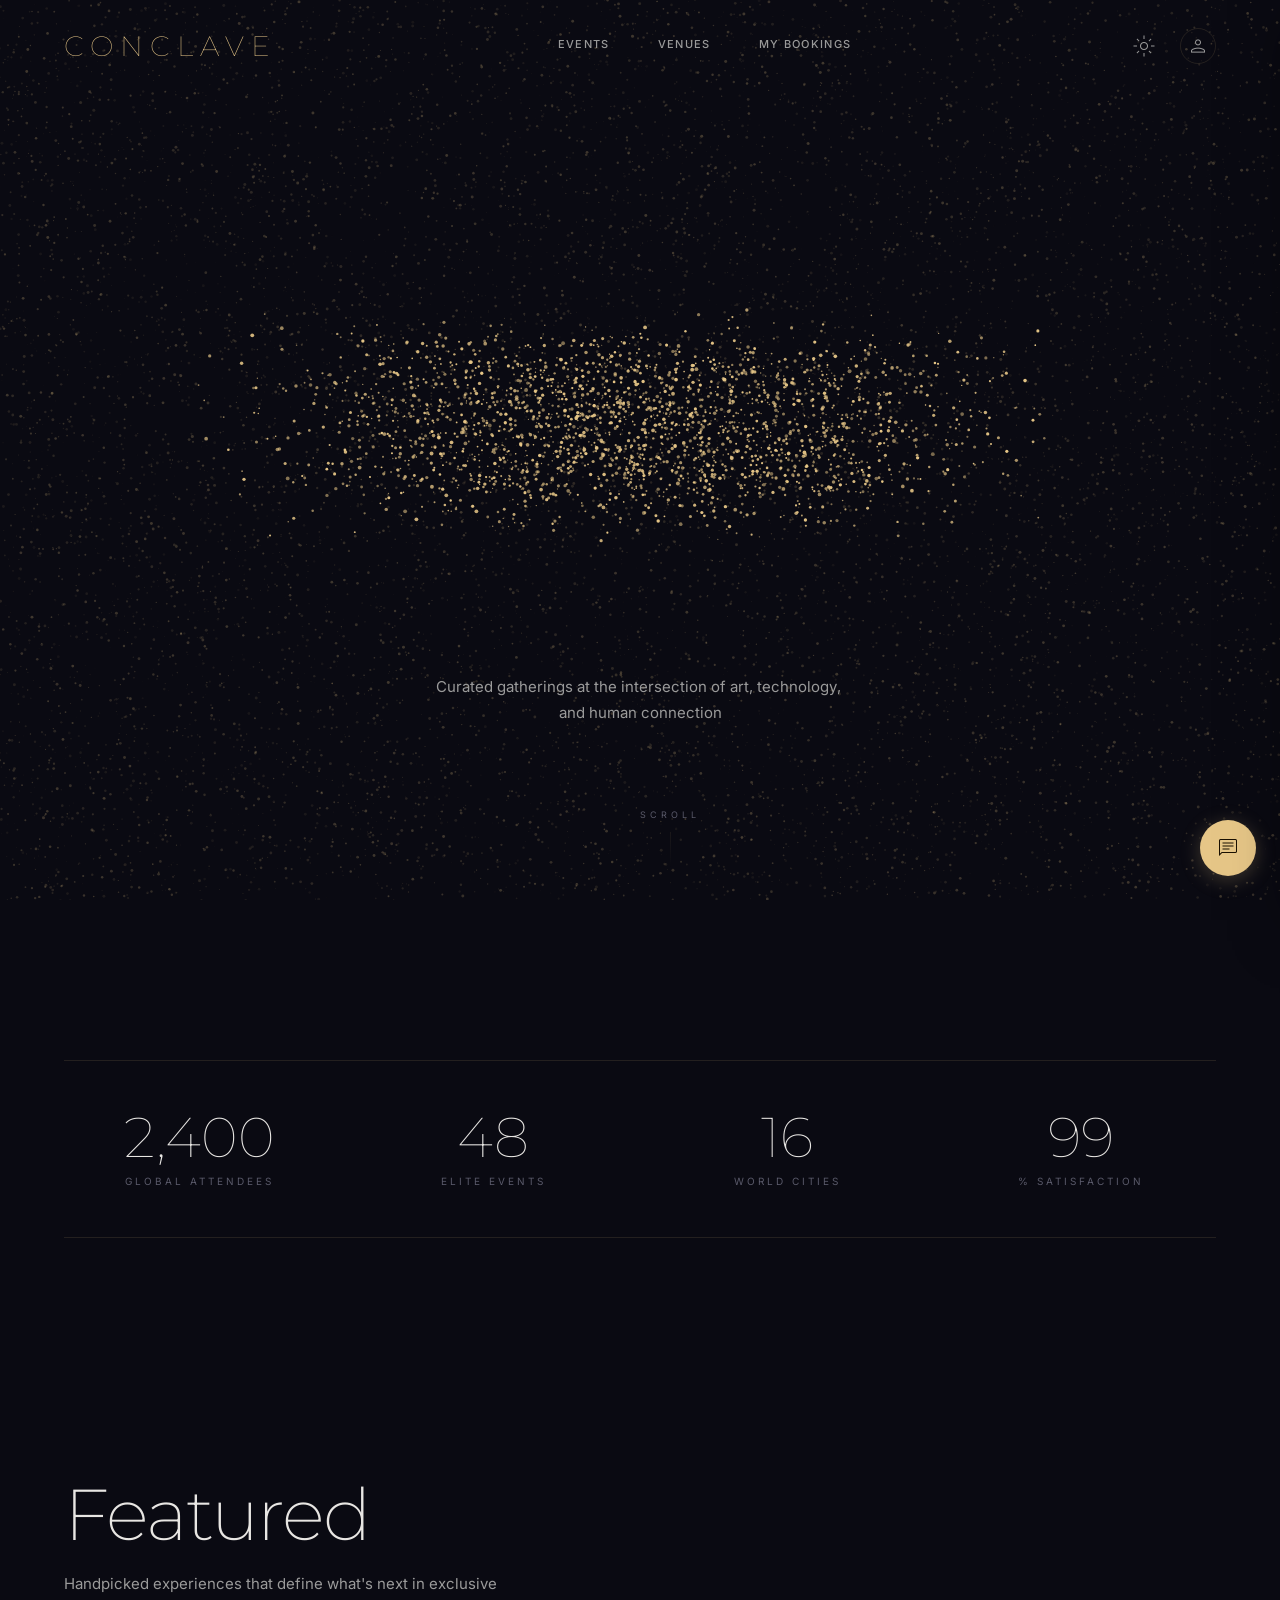
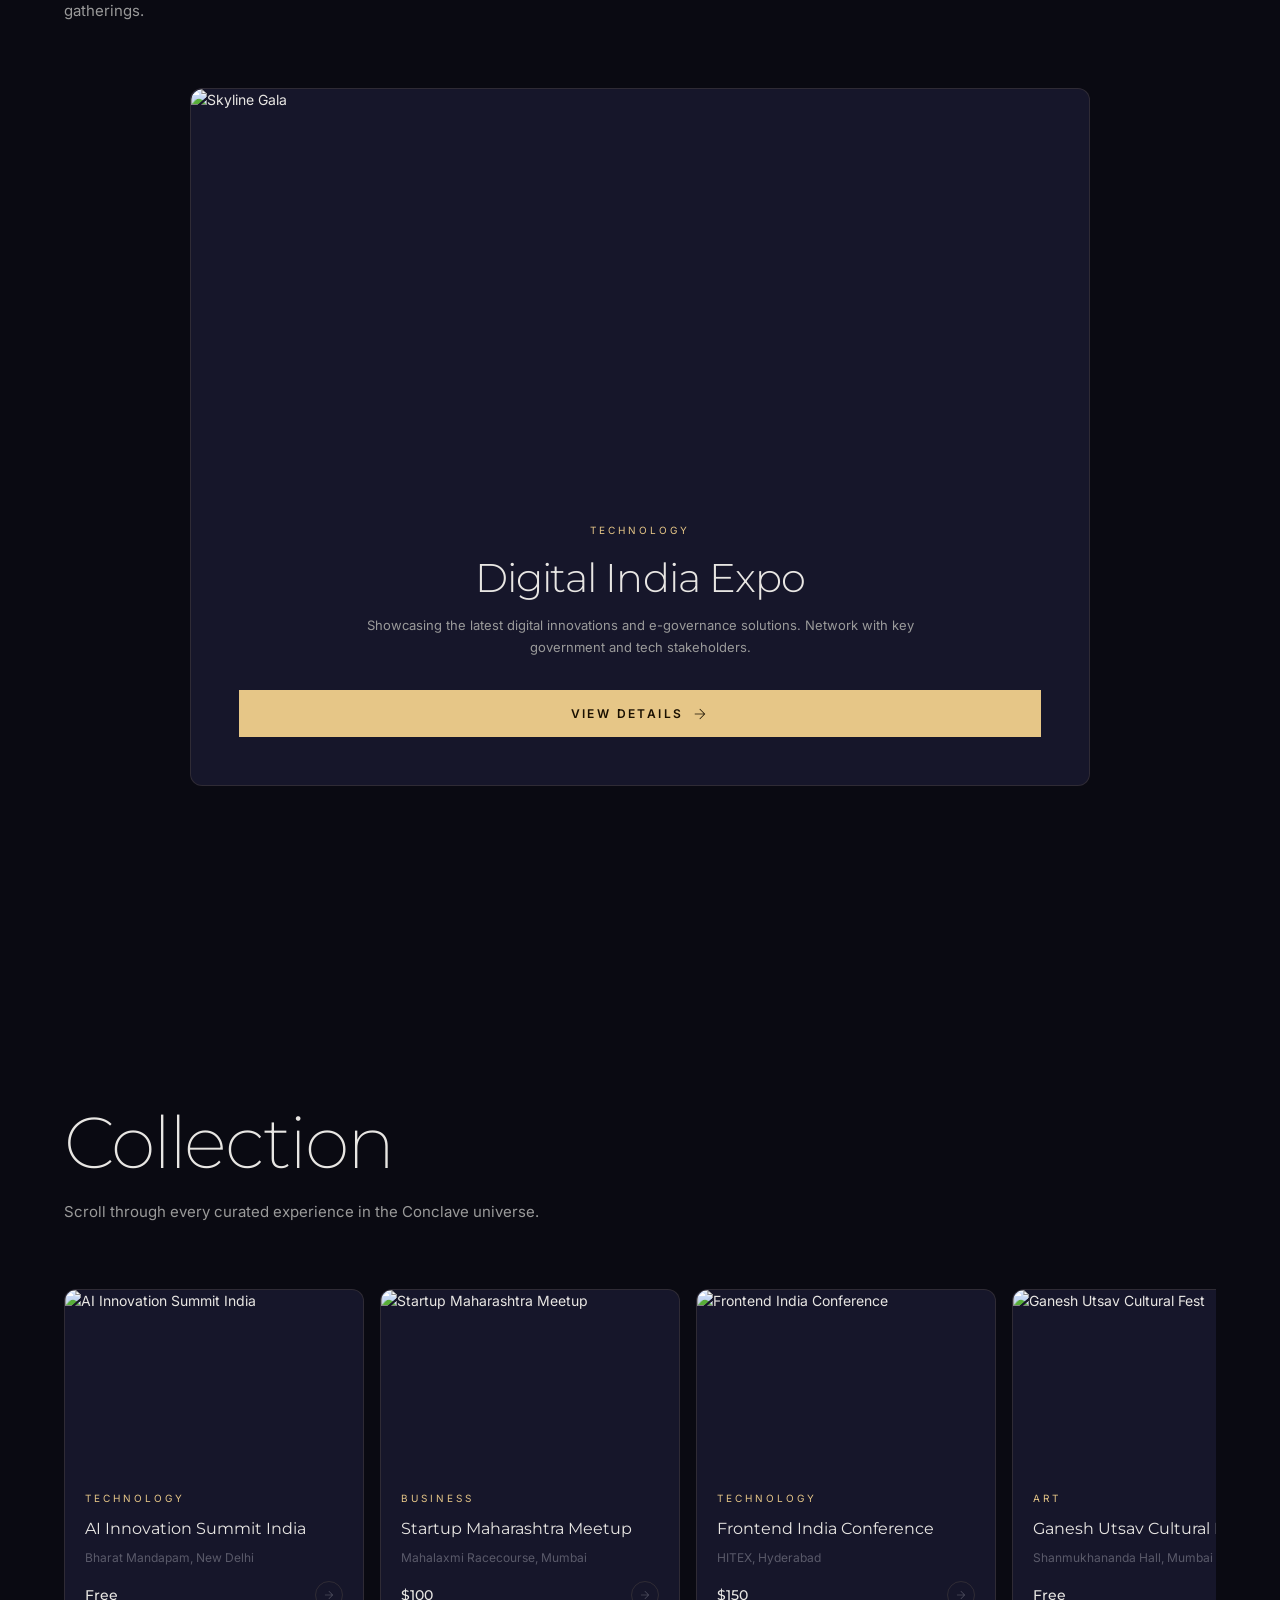
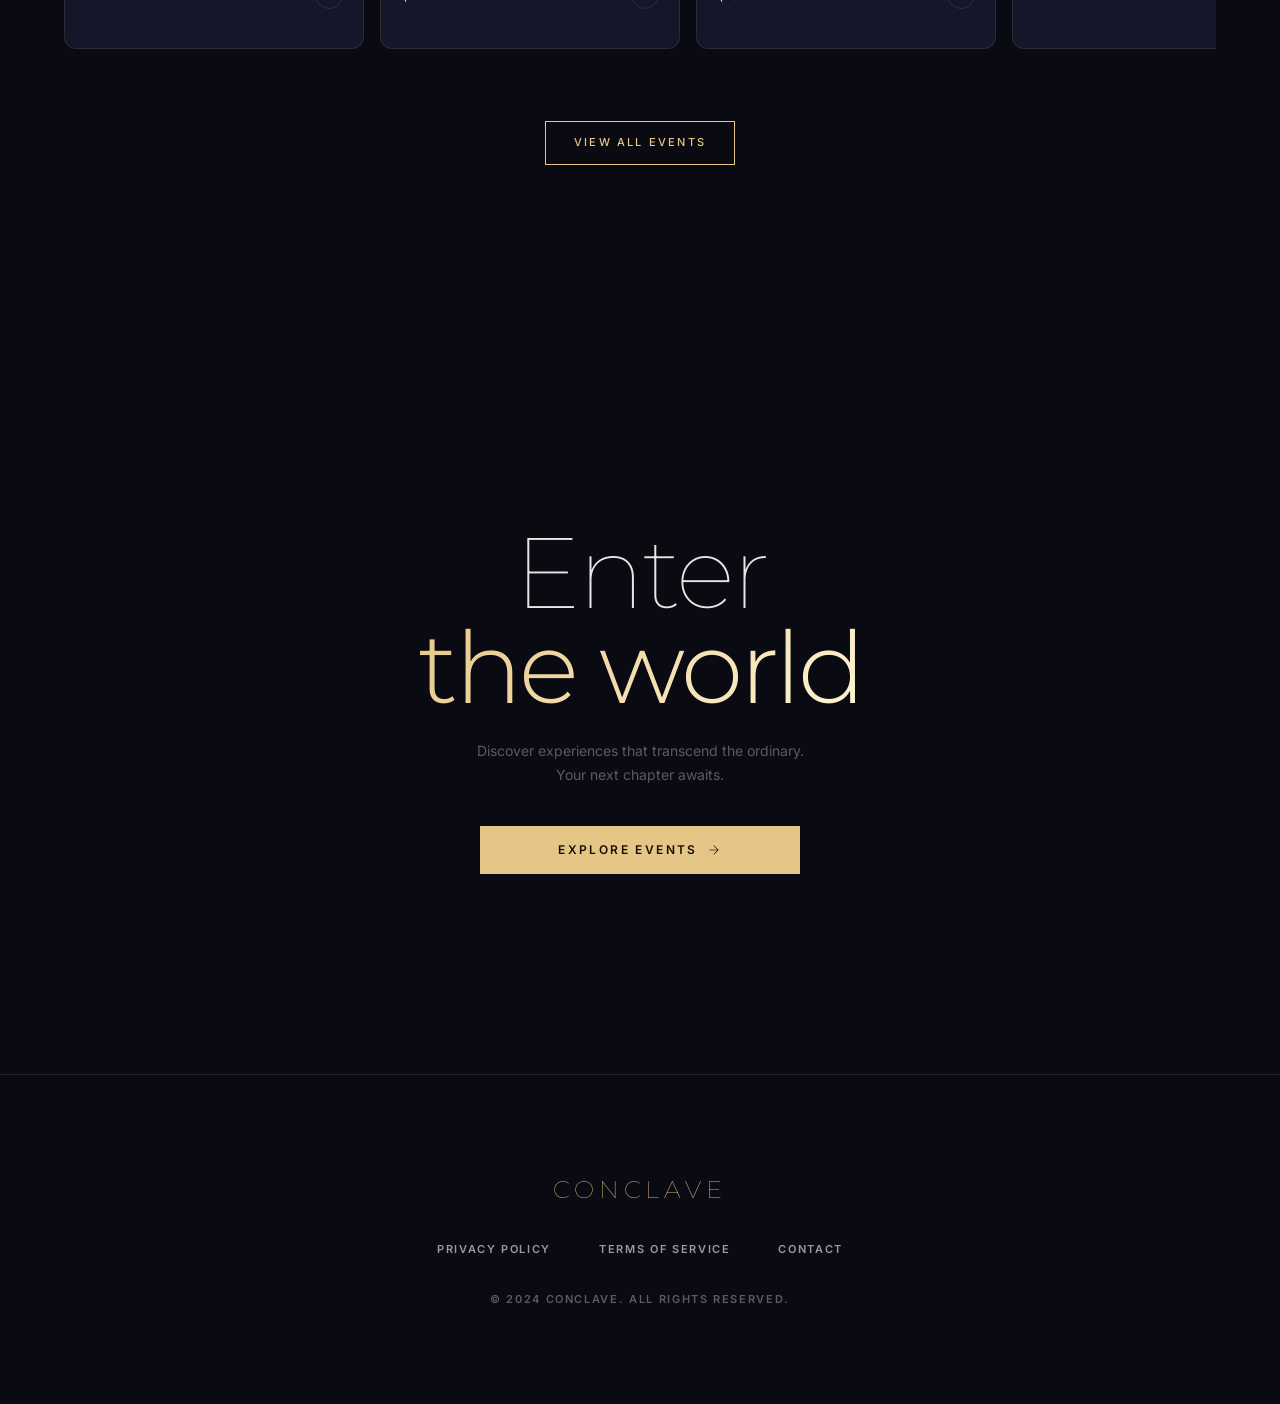
==== commit d0a2e6f7: "feat: Light theme redesign, bug fixes, and cinematic page transitions" ====
--- a/index.html
+++ b/index.html
@@ -5,7 +5,7 @@
     <meta content="width=device-width, initial-scale=1.0" name="viewport"/>
     <title>Conclave</title>
     <meta name="description" content="Journey through a surreal digital landscape of exclusive events. Immersive, cinematic, impossible to ignore."/>
-    <link rel="stylesheet" href="css/styles.css">
+    <link rel="stylesheet" href="css/styles.css?v=2">
     <link rel="preconnect" href="https://fonts.googleapis.com">
     <link rel="preconnect" href="https://fonts.gstatic.com" crossorigin>
     <link href="https://fonts.googleapis.com/css2?family=Montserrat:wght@100;200;300;400;500;600;700&family=Inter:wght@300;400;500;600&display=swap" rel="stylesheet"/>
@@ -136,7 +136,7 @@
         .anchor-chip:hover {
             border-color: var(--gold);
             color: var(--gold);
-            background: rgba(230,198,135,0.06);
+            background: var(--gold-subtle);
         }
         .editions-scroll-hint {
             position: absolute;
@@ -153,9 +153,18 @@
             text-transform: uppercase;
             color: var(--text-muted);
         }
+        .hero-overlay {
+            position: absolute;
+            bottom: 0; left: 0; right: 0;
+            height: 150px;
+            background: linear-gradient(to bottom, var(--gold-subtle), transparent);
+            transform: scaleY(-1);
+            pointer-events: none;
+            z-index: 1;
+        }
         .e-scroll-line {
             width: 1px; height: 36px;
-            background: linear-gradient(to bottom, rgba(230,198,135,0.4), transparent);
+            background: linear-gradient(to bottom, var(--gold-subtle), transparent);
             animation: e-scroll-pulse 2.5s ease-in-out infinite;
         }
 
@@ -229,7 +238,7 @@
             inset: -1px;
             border-radius: 13px;
             padding: 1px;
-            background: linear-gradient(135deg, var(--gold-glow), transparent, var(--violet-glow, rgba(123,104,238,0.05)));
+            background: linear-gradient(135deg, var(--gold-glow), transparent, var(--violet-glow));
             -webkit-mask: linear-gradient(#fff 0 0) content-box, linear-gradient(#fff 0 0);
             -webkit-mask-composite: xor;
             mask-composite: exclude;
@@ -455,7 +464,7 @@
             left: 50%;
             transform: translateX(-50%);
             z-index: 50;
-            background: rgba(18, 18, 28, 0.6);
+            background: var(--glass-bg);
             backdrop-filter: blur(20px) saturate(180%);
             -webkit-backdrop-filter: blur(20px) saturate(180%);
             border: 1px solid var(--border-subtle);
@@ -484,7 +493,7 @@
         }
         .pill-nav a:hover { color: var(--text-primary); }
         .pill-nav a.active {
-            background: rgba(230,198,135,0.1);
+            background: var(--gold-subtle);
             color: var(--gold);
         }
 
@@ -505,6 +514,7 @@
             .bento-card-body { padding: 24px; }
         }
     </style>
+    <script src="js/page-transition.js"></script>
 </head>
 <body>
 
@@ -522,7 +532,7 @@
             <div class="nav-inner">
                 <a href="index.html" class="nav-brand">CONCLAVE</a>
                 <div class="nav-links">
-                    <a class="nav-link active" href="pages/events.html">Events</a>
+                    <a class="nav-link" href="pages/events.html">Events</a>
                     <a class="nav-link" href="pages/venues.html">Venues</a>
                     <a class="nav-link" href="pages/bookings.html">My Bookings</a>
                 </div>
@@ -608,12 +618,12 @@
 
             <div class="reveal">
                 <!-- Large featured card -->
-                <a href="pages/event-detail.html?event=gala" class="bento-card" style="position:relative; max-width: 900px; margin: 0 auto;">
-                    <img class="bento-image-top" src="https://lh3.googleusercontent.com/aida-public/[base64]" alt="Skyline Gala" style="aspect-ratio: 21/9; object-position: center 30%;"/>
+                <a href="pages/event-detail.html?event=gala" class="bento-card" id="featured-card" style="position:relative; max-width: 900px; margin: 0 auto; opacity: 0; transition: opacity 0.5s;">
+                    <img id="featured-img" class="bento-image-top" src="https://lh3.googleusercontent.com/aida-public/[base64]" alt="Skyline Gala" style="aspect-ratio: 21/9; object-position: center 30%;"/>
                     <div class="bento-card-body" style="padding: 48px; text-align: center; align-items: center;">
-                        <div class="bento-label">Live Soon</div>
-                        <div class="bento-title" style="font-size: clamp(24px, 3.5vw, 40px);">Skyline Gala: The Winter Solstice</div>
-                        <div class="bento-desc" style="max-width: 600px; margin-bottom: 32px;">A curated evening above the clouds for the world's visionaries. Rooftop dining, silent auctions, and celestial views.</div>
+                        <div id="featured-category" class="bento-label">Live Soon</div>
+                        <div id="featured-title" class="bento-title" style="font-size: clamp(24px, 3.5vw, 40px);">Skyline Gala: The Winter Solstice</div>
+                        <div id="featured-desc" class="bento-desc" style="max-width: 600px; margin-bottom: 32px;">A curated evening above the clouds for the world's visionaries. Rooftop dining, silent auctions, and celestial views.</div>
                         <span class="btn-primary" style="display: inline-flex; align-items: center; gap: 8px;">View Details <span class="material-symbols-outlined" style="font-size:18px;">arrow_forward</span></span>
                     </div>
                 </a>
@@ -773,7 +783,7 @@
 
     <!-- ═══ Scripts ═══ -->
     <script src="js/three-world.js"></script>
-    <script src="js/events-data.js"></script>
+    <script type="module" src="js/data/events.js"></script>
     <script src="js/animations.js"></script>
     <script src="js/toast.js"></script>
     <script src="js/features/chat.js"></script>
@@ -815,6 +825,25 @@
             });
         }
 
+        // ── 1.5 Populate Featured Event ──
+        const featuredCard = document.getElementById('featured-card');
+        if (featuredCard) {
+            let allEvts = [];
+            if (window.CONCLAVE_EVENTS) allEvts = [...window.CONCLAVE_EVENTS];
+            const customEvts = JSON.parse(localStorage.getItem('conclave_custom_events') || '[]');
+            allEvts = [...allEvts, ...customEvts];
+
+            if (allEvts.length > 0) {
+                const randomEvt = allEvts[Math.floor(Math.random() * allEvts.length)];
+                featuredCard.href = `pages/event-detail.html?event=${randomEvt.id}`;
+                document.getElementById('featured-img').src = randomEvt.image;
+                document.getElementById('featured-category').textContent = randomEvt.categoryName || randomEvt.category || 'Featured';
+                document.getElementById('featured-title').textContent = randomEvt.title;
+                document.getElementById('featured-desc').textContent = randomEvt.description || (randomEvt.date + ' • ' + randomEvt.location);
+                featuredCard.style.opacity = '1';
+            }
+        }
+
         // ── 2. Populate event scroll cards ──
         const row = document.getElementById('events-scroll-row');
         if (row && window.CONCLAVE_EVENTS) {
@@ -825,7 +854,7 @@
                 card.innerHTML = `
                     <img class="sec-img" src="${evt.image}" alt="${evt.title}"/>
                     <div class="sec-body">
-                        <div class="sec-meta">${evt.category}</div>
+                        <div class="sec-meta">${evt.categoryName || evt.category}</div>
                         <div class="sec-title">${evt.title}</div>
                         <div class="sec-loc">${evt.location}</div>
                         <div class="sec-footer">
--- a/css/styles.css
+++ b/css/styles.css
@@ -103,55 +103,55 @@
 
 /* ── Light Theme: "Champagne Dawn" ─────────────────────────── */
 [data-theme="light"] {
-    /* Core Palette - Warm champagne neutrals */
-    --bg-void: #FAF8F3;
-    --bg-deep: #F0EDE6;
-    --bg-surface: #EBE6DD;
-    --bg-surface-raised: #E2DDD4;
-    --bg-surface-high: #D8D2C8;
-    --bg-card: #FFFFFF;
-
-    /* Accent Colors - Richer gold for contrast on light */
-    --gold: #B8860B;
-    --gold-dim: #A67F1E;
-    --gold-glow: rgba(184, 134, 11, 0.22);
-    --gold-subtle: rgba(184, 134, 11, 0.12);
-    --violet: #6B5BDD;
-    --violet-dim: #5445C7;
-    --cyan: #0096C7;
-    --cyan-dim: #0077A0;
-    --nebula: #8B5AA3;
-    --aurora-green: #00A85A;
-    --aurora-pink: #C72C7E;
-
-    /* Text Colors - Deep espresso, never pure black */
-    --text-primary: #1A1612;
-    --text-secondary: #4A4338;
-    --text-muted: #7A7266;
-    --text-gold: #B8860B;
-    --text-on-gold: #1A1612;
-
-    /* Borders & Outlines - Gold-tinted warmth */
-    --border-subtle: rgba(184, 134, 11, 0.18);
-    --border-medium: rgba(184, 134, 11, 0.35);
-    --border-hover: rgba(184, 134, 11, 0.65);
-    --glass-border: rgba(184, 134, 11, 0.15);
-
-    /* Glass Effects - Frosted champagne glass */
-    --glass-bg: rgba(250, 248, 243, 0.85);
-    --glass-bg-heavy: rgba(250, 248, 243, 0.95);
-    --glass-blur: 20px;
-
-    /* Shadows - Softer, warmer */
-    --shadow-card: 0 8px 32px rgba(26, 22, 18, 0.1);
-    --shadow-float: 0 20px 60px rgba(26, 22, 18, 0.14);
-    --shadow-glow-gold: 0 0 40px rgba(184, 134, 11, 0.25);
-    --shadow-glow-violet: 0 0 40px rgba(107, 91, 221, 0.18);
+    /* Core Palette - Premium Cashmere & Taupe */
+    --bg-void: #D6D0C4;
+    --bg-deep: #CAC4B6;
+    --bg-surface: #BEB7A9;
+    --bg-surface-raised: #B4ACA0;
+    --bg-surface-high: #A69E92;
+    --bg-card: #EAE5DB;
+
+    /* Accent Colors - Burnished Gold & Jewel Tones */
+    --gold: #9C7014;
+    --gold-dim: #7A570F;
+    --gold-glow: rgba(156, 112, 20, 0.25);
+    --gold-subtle: rgba(156, 112, 20, 0.15);
+    --violet: #5A4BBD;
+    --violet-dim: #453896;
+    --cyan: #007B9E;
+    --cyan-dim: #005F7A;
+    --nebula: #7A4B91;
+    --aurora-green: #008B4B;
+    --aurora-pink: #A82469;
+
+    /* Text Colors - Deep Espresso (No pure black) */
+    --text-primary: #26231E;
+    --text-secondary: #4A463F;
+    --text-muted: #6B655D;
+    --text-gold: #9C7014;
+    --text-on-gold: #FDFBF7;
+
+    /* Borders & Outlines - Burnished warmth */
+    --border-subtle: rgba(156, 112, 20, 0.20);
+    --border-medium: rgba(156, 112, 20, 0.45);
+    --border-hover: rgba(156, 112, 20, 0.85);
+    --glass-border: rgba(156, 112, 20, 0.25);
+
+    /* Glass Effects - Translucent Cashmere */
+    --glass-bg: rgba(234, 229, 219, 0.65);
+    --glass-bg-heavy: rgba(234, 229, 219, 0.88);
+    --glass-blur: 24px;
+
+    /* Shadows - Deep, soft, expensive */
+    --shadow-card: 0 12px 40px rgba(42, 39, 35, 0.12);
+    --shadow-float: 0 24px 64px rgba(42, 39, 35, 0.18);
+    --shadow-glow-gold: 0 0 50px rgba(156, 112, 20, 0.35);
+    --shadow-glow-violet: 0 0 50px rgba(90, 75, 189, 0.25);
 
     /* Particle colors for Three.js - darker gold for visibility */
-    --particle-bg: #FAF8F3;
-    --particle-color: 184, 134, 11;
-    --particle-ambient-color: 184, 134, 11;
+    --particle-bg: #EAE5DB;
+    --particle-color: 156, 112, 20;
+    --particle-ambient-color: 156, 112, 20;
 }
 
 /* Dark theme explicit (for clarity) */
@@ -607,7 +607,7 @@
     opacity: 0;
     transform: translateY(40px);
     animation: heroReveal 2s var(--ease-out-expo) 1.5s forwards;
-    text-shadow: 0 0 80px rgba(230, 198, 135, 0.3);
+    text-shadow: var(--shadow-glow-gold);
     position: relative;
     z-index: 2;
 }
@@ -916,7 +916,7 @@
 .featured-badge {
     display: inline-block;
     padding: 4px 12px;
-    border: 1px solid rgba(230, 198, 135, 0.3);
+    border: 1px solid var(--border-medium);
     color: var(--gold);
     font-size: 11px;
     font-weight: 600;
@@ -954,7 +954,7 @@
     width: 4px;
     height: 4px;
     border-radius: 50%;
-    background: rgba(230, 198, 135, 0.3);
+    background: var(--border-medium);
 }
 
 .indicator-dot.active {
@@ -1279,7 +1279,7 @@
 
 .modal-card {
     background: var(--bg-surface-raised);
-    border: 1px solid rgba(230, 198, 135, 0.2);
+    border: 1px solid var(--border-subtle);
     width: 100%;
     max-width: 380px;
     padding: var(--space-xl);
@@ -1579,7 +1579,7 @@
     display: flex;
     align-items: center;
     justify-content: center;
-    box-shadow: 0 4px 20px rgba(230, 198, 135, 0.3);
+    box-shadow: 0 4px 20px var(--border-medium);
     transition: transform 0.3s var(--ease-spring);
     cursor: pointer;
     border: none;
@@ -2143,3 +2143,23 @@
 .w-full { width: 100%; }
 .relative { position: relative; }
 .overflow-hidden { overflow: hidden; }
+
+/* ── Cinematic Page Transitions ────────────────────────────── */
+#page-transition-overlay {
+    position: fixed;
+    inset: 0;
+    background-color: var(--bg-void);
+    z-index: 99999;
+    pointer-events: none;
+    opacity: 1;
+    transition: opacity 0.6s cubic-bezier(0.16, 1, 0.3, 1);
+}
+
+#page-transition-overlay.is-loaded {
+    opacity: 0;
+}
+
+#page-transition-overlay.is-exiting {
+    opacity: 1;
+    pointer-events: auto;
+}
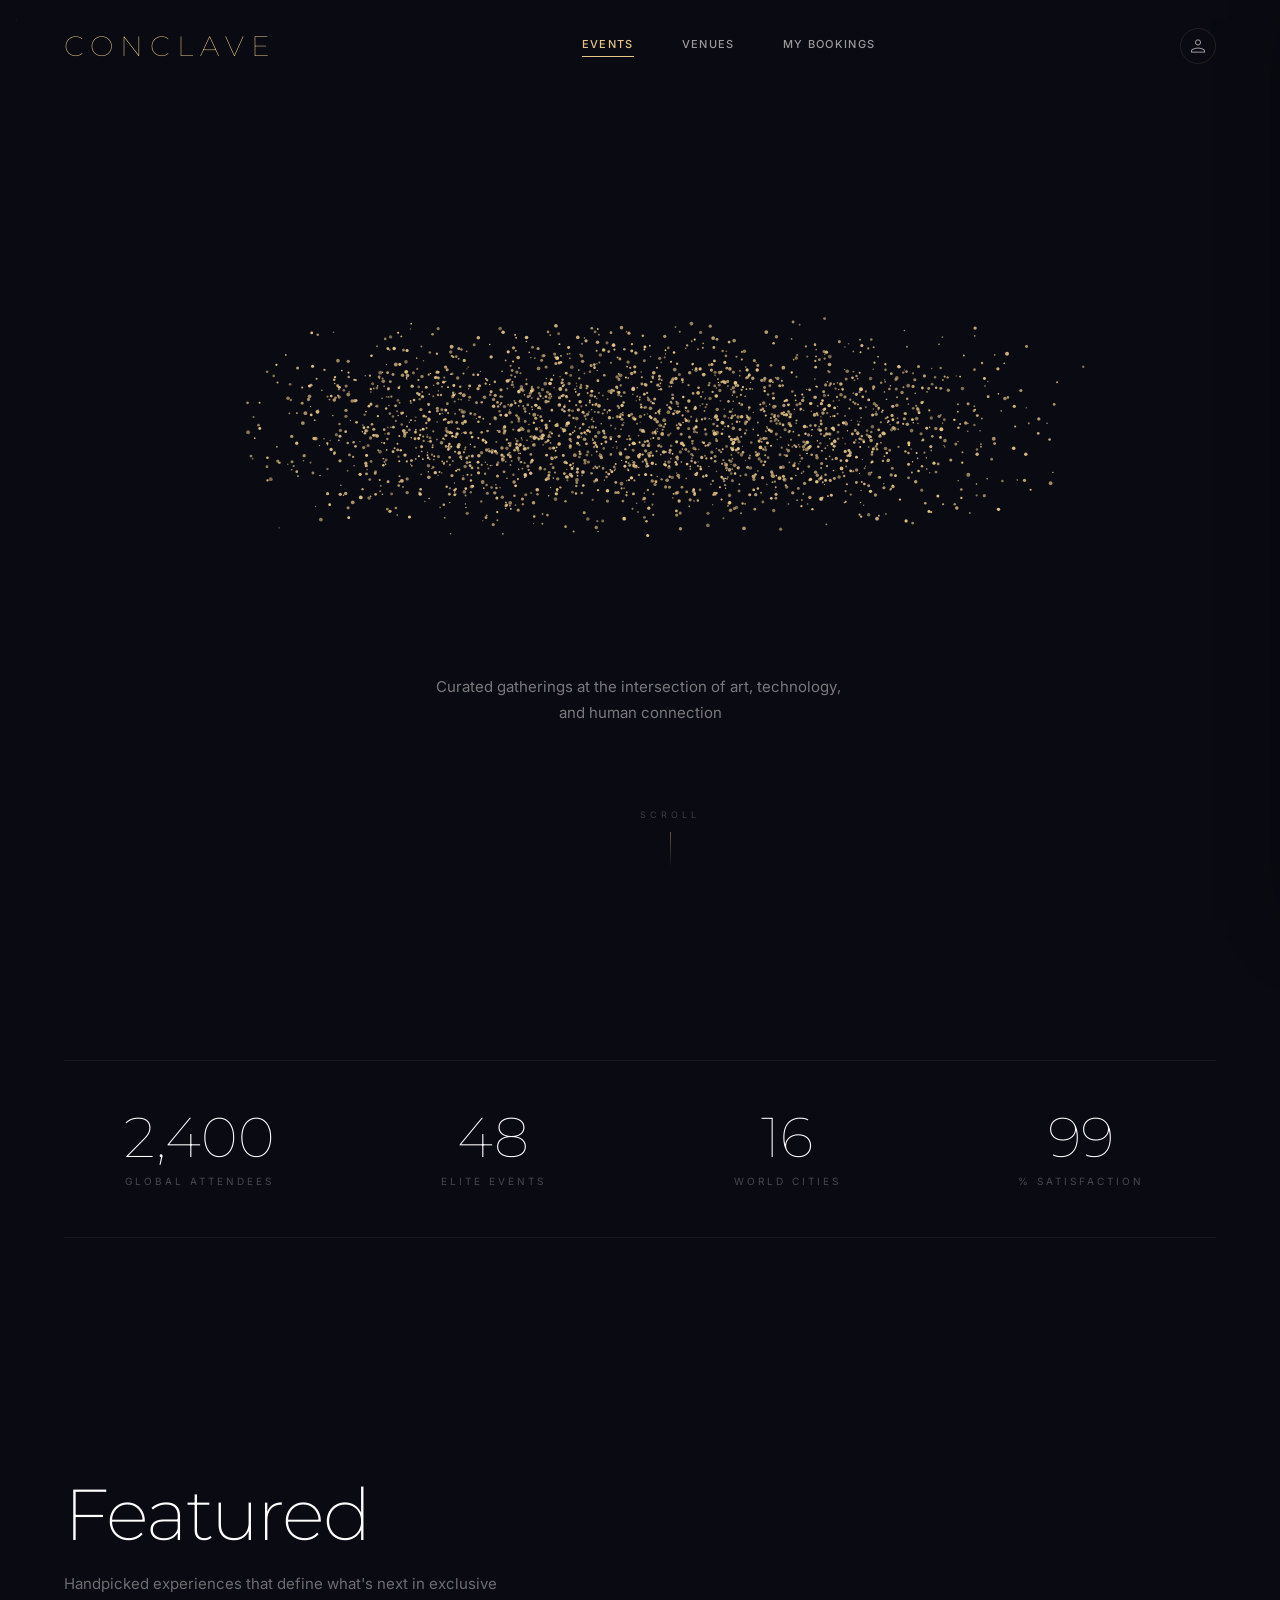
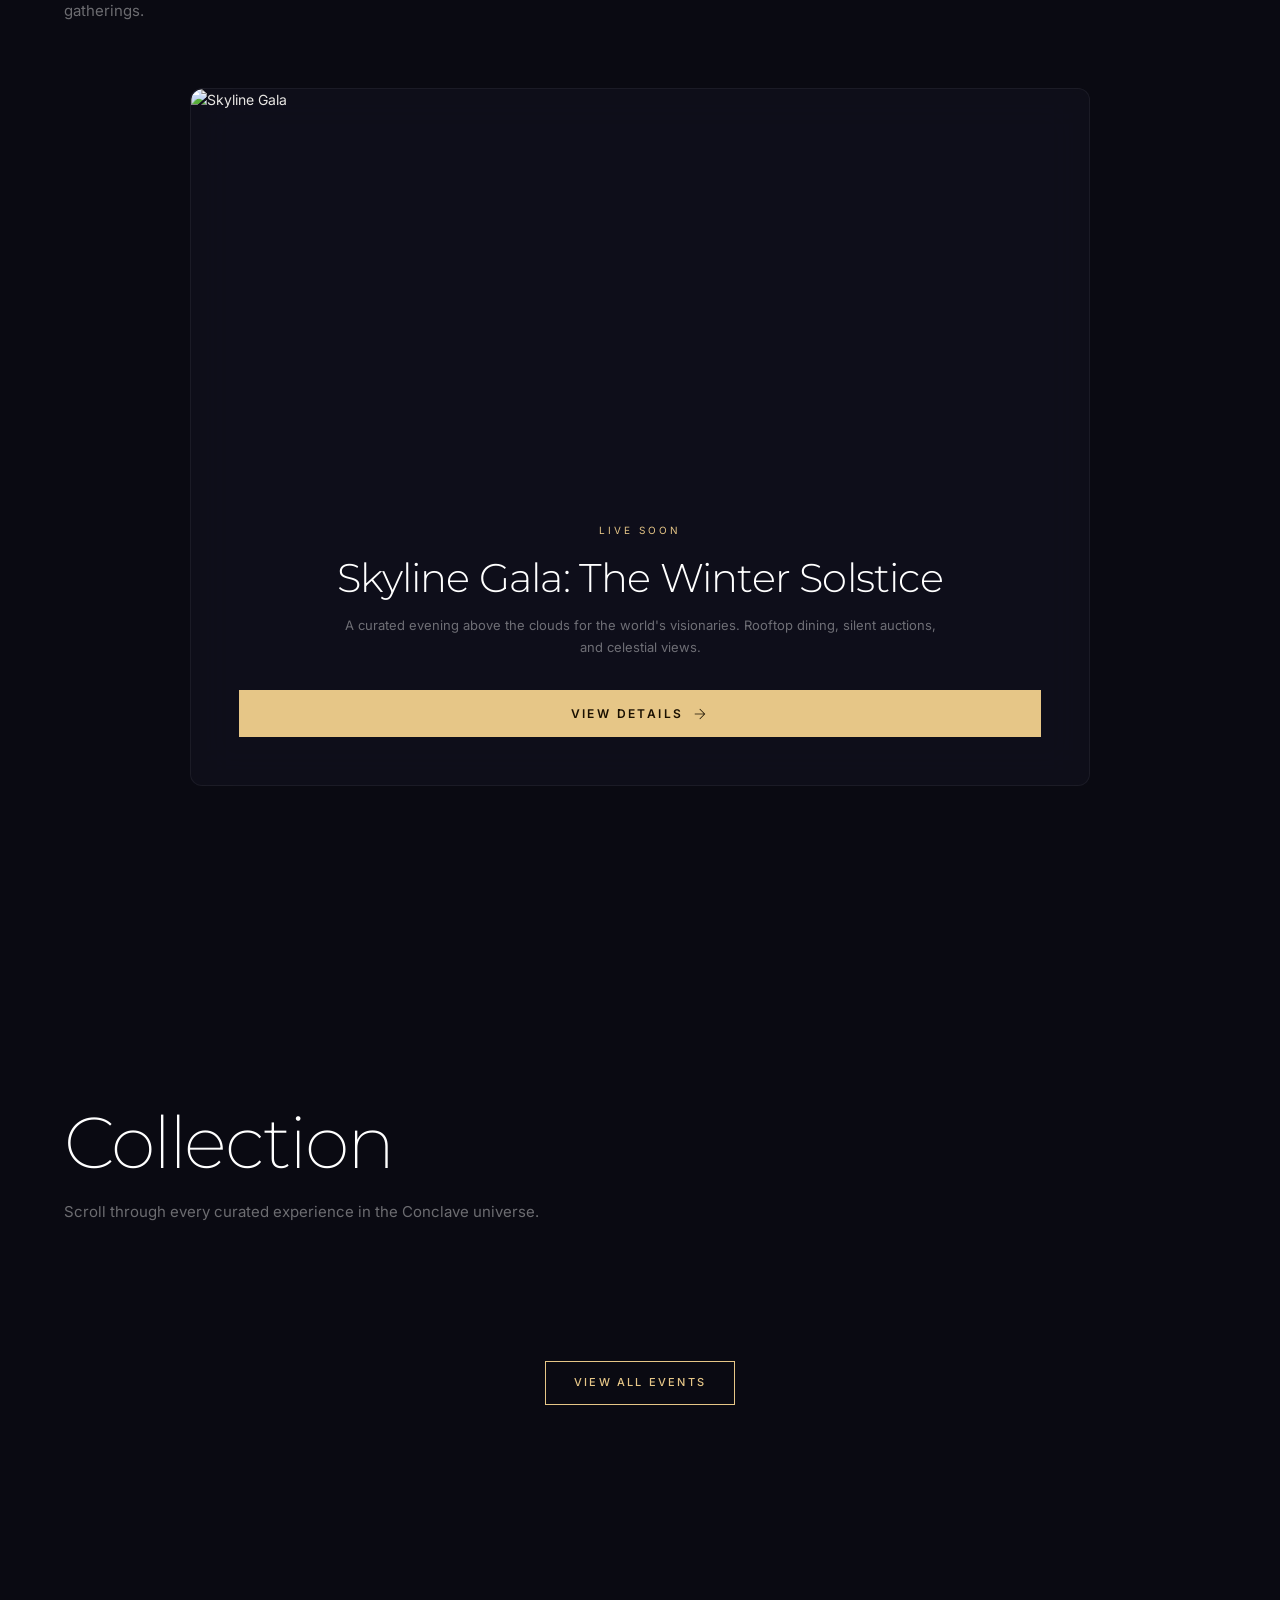
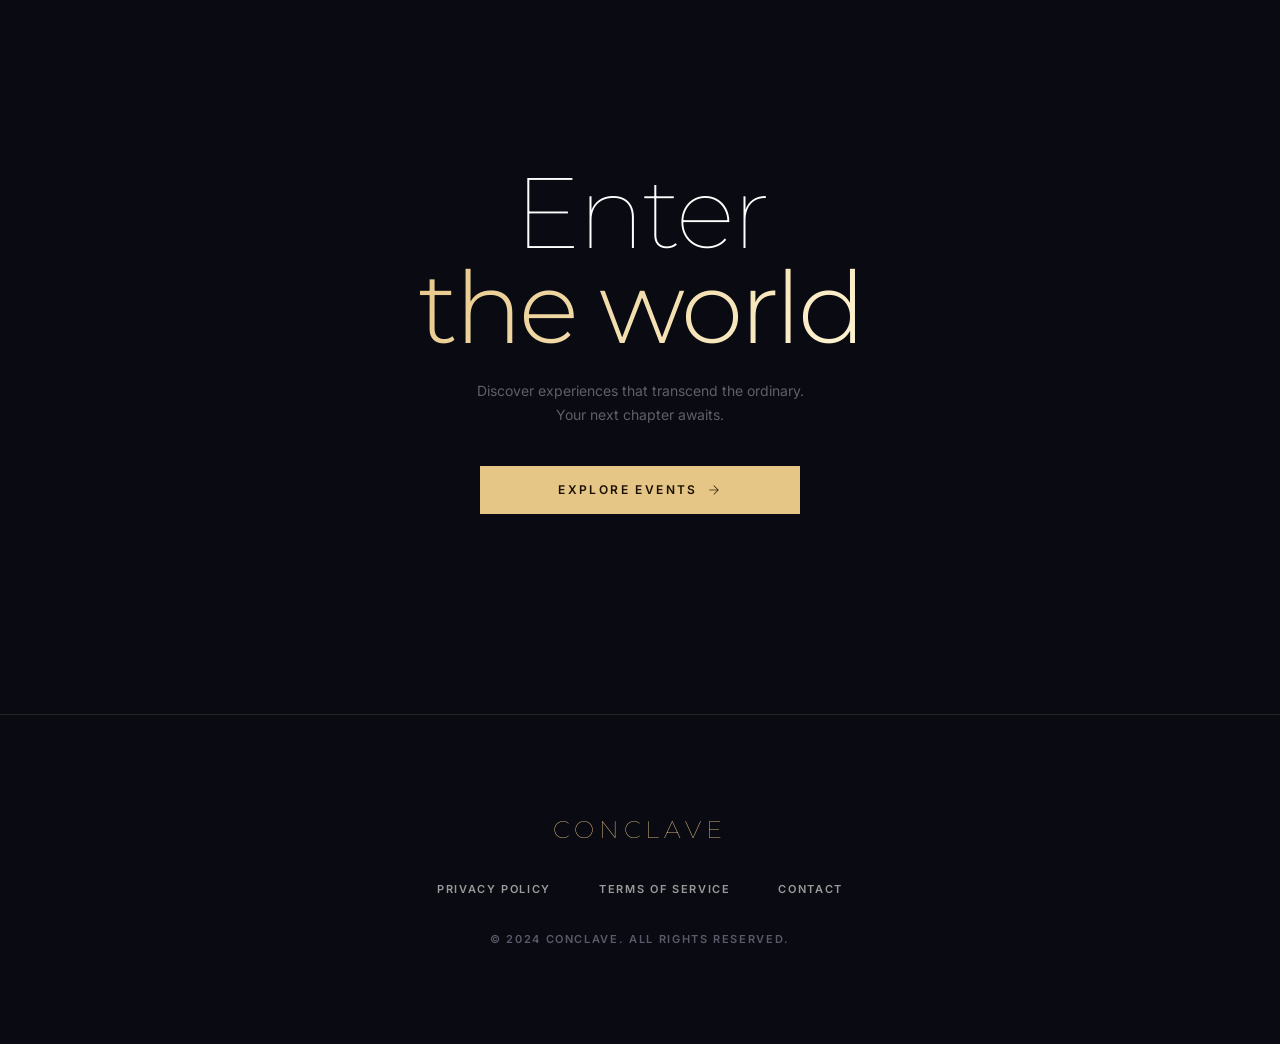
==== commit 67398058: "Update events and images" ====
--- a/index.html
+++ b/index.html
@@ -5,19 +5,11 @@
     <meta content="width=device-width, initial-scale=1.0" name="viewport"/>
     <title>Conclave</title>
     <meta name="description" content="Journey through a surreal digital landscape of exclusive events. Immersive, cinematic, impossible to ignore."/>
-    <link rel="stylesheet" href="css/styles.css?v=2">
+    <link rel="stylesheet" href="css/styles.css">
     <link rel="preconnect" href="https://fonts.googleapis.com">
     <link rel="preconnect" href="https://fonts.gstatic.com" crossorigin>
     <link href="https://fonts.googleapis.com/css2?family=Montserrat:wght@100;200;300;400;500;600;700&family=Inter:wght@300;400;500;600&display=swap" rel="stylesheet"/>
     <link href="https://fonts.googleapis.com/css2?family=Material+Symbols+Outlined:wght,FILL@100..700,0..1&display=swap" rel="stylesheet"/>
-
-    <!-- ═══ Anti-Flash Theme Script ═══ -->
-    <script>
-        (function() {
-            var theme = localStorage.getItem('conclave_theme') || 'dark';
-            document.documentElement.setAttribute('data-theme', theme);
-        })();
-    </script>
     
     <!-- ═══ Background Cache / Prefetch for Venues Globe ═══ -->
     <link rel="prefetch" href="pages/venues.html" as="document"/>
@@ -27,19 +19,10 @@
     <link rel="prefetch" href="https://unpkg.com/three-globe/example/img/earth-dark.jpg" as="image"/>
     <link rel="prefetch" href="https://unpkg.com/three-globe/example/img/earth-topology.png" as="image"/>
     <link rel="prefetch" href="https://unpkg.com/three-globe/example/img/night-sky.png" as="image"/>
-
-    <!-- ═══ Anti-Flash Theme Script ═══ -->
-    <script>
-        (function() {
-            var theme = localStorage.getItem('conclave_theme') || 'dark';
-            document.documentElement.setAttribute('data-theme', theme);
-        })();
-    </script>
-
     <style>
 
         html { scroll-behavior: smooth; }
-        body { background: var(--bg-void); overflow-x: hidden; }
+        body { background: #0a0a12; overflow-x: hidden; }
 
         /* ── Fixed Particle Canvas ── */
         #world-canvas {
@@ -92,7 +75,7 @@
             font-family: var(--font-body);
             font-size: 15px;
             line-height: 1.7;
-            color: var(--text-secondary);
+            color: rgba(255,255,255,0.45);
             max-width: 420px;
             margin: 0 auto 40px;
             opacity: 0;
@@ -127,8 +110,8 @@
             text-transform: uppercase;
             padding: 8px 16px;
             border-radius: 999px;
-            border: 1px solid var(--border-subtle);
-            color: var(--text-secondary);
+            border: 1px solid rgba(255,255,255,0.08);
+            color: rgba(255,255,255,0.4);
             text-decoration: none;
             transition: all 0.3s ease;
             background: transparent;
@@ -136,7 +119,7 @@
         .anchor-chip:hover {
             border-color: var(--gold);
             color: var(--gold);
-            background: var(--gold-subtle);
+            background: rgba(230,198,135,0.06);
         }
         .editions-scroll-hint {
             position: absolute;
@@ -151,20 +134,11 @@
             font-family: var(--font-body);
             font-size: 9px; letter-spacing: 4px;
             text-transform: uppercase;
-            color: var(--text-muted);
-        }
-        .hero-overlay {
-            position: absolute;
-            bottom: 0; left: 0; right: 0;
-            height: 150px;
-            background: linear-gradient(to bottom, var(--gold-subtle), transparent);
-            transform: scaleY(-1);
-            pointer-events: none;
-            z-index: 1;
+            color: rgba(255,255,255,0.2);
         }
         .e-scroll-line {
             width: 1px; height: 36px;
-            background: linear-gradient(to bottom, var(--gold-subtle), transparent);
+            background: linear-gradient(to bottom, rgba(230,198,135,0.4), transparent);
             animation: e-scroll-pulse 2.5s ease-in-out infinite;
         }
 
@@ -195,14 +169,14 @@
             font-weight: 200;
             letter-spacing: -0.03em;
             line-height: 1;
-            color: var(--text-primary);
+            color: white;
             margin-bottom: 20px;
         }
         .section-header p {
             font-family: var(--font-body);
             font-size: 15px;
             line-height: 1.8;
-            color: var(--text-secondary);
+            color: rgba(255,255,255,0.4);
             max-width: 480px;
         }
 
@@ -216,10 +190,10 @@
         .bento-featured { grid-template-columns: 1.4fr 1fr; }
 
         .bento-card {
-            background: var(--bg-card);
+            background: rgba(18, 18, 28, 0.65);
             backdrop-filter: blur(20px) saturate(180%);
             -webkit-backdrop-filter: blur(20px) saturate(180%);
-            border: 1px solid var(--border-subtle);
+            border: 1px solid rgba(255,255,255,0.06);
             border-radius: 12px;
             overflow: hidden;
             transition: border-color 0.4s ease;
@@ -229,7 +203,7 @@
             flex-direction: column;
         }
         .bento-card:hover {
-            border-color: var(--border-hover);
+            border-color: rgba(230,198,135,0.2);
         }
         /* Border glow effect (refracted light from canvas) */
         .bento-card::before {
@@ -238,7 +212,7 @@
             inset: -1px;
             border-radius: 13px;
             padding: 1px;
-            background: linear-gradient(135deg, var(--gold-glow), transparent, var(--violet-glow));
+            background: linear-gradient(135deg, rgba(230,198,135,0.1), transparent, rgba(123,104,238,0.05));
             -webkit-mask: linear-gradient(#fff 0 0) content-box, linear-gradient(#fff 0 0);
             -webkit-mask-composite: xor;
             mask-composite: exclude;
@@ -266,7 +240,7 @@
             font-family: var(--font-display);
             font-size: clamp(18px, 2.5vw, 28px);
             font-weight: 300;
-            color: var(--text-primary);
+            color: white;
             line-height: 1.2;
             margin-bottom: 12px;
             letter-spacing: -0.02em;
@@ -275,7 +249,7 @@
             font-family: var(--font-body);
             font-size: 13px;
             line-height: 1.7;
-            color: var(--text-secondary);
+            color: rgba(255,255,255,0.4);
             margin-bottom: 20px;
             flex: 1;
         }
@@ -295,7 +269,7 @@
             font-family: var(--font-display);
             font-size: clamp(40px, 5vw, 64px);
             font-weight: 100;
-            color: var(--text-primary);
+            color: white;
             line-height: 1;
         }
         .bento-metric-label {
@@ -303,7 +277,7 @@
             font-size: 11px;
             letter-spacing: 2px;
             text-transform: uppercase;
-            color: var(--text-muted);
+            color: rgba(255,255,255,0.3);
             margin-top: 8px;
         }
         .bento-link {
@@ -338,8 +312,8 @@
             justify-content: space-between;
             gap: 24px;
             padding: 48px 0;
-            border-top: 1px solid var(--border-subtle);
-            border-bottom: 1px solid var(--border-subtle);
+            border-top: 1px solid rgba(255,255,255,0.06);
+            border-bottom: 1px solid rgba(255,255,255,0.06);
             margin: 80px 0;
         }
         .stat-block { text-align: center; flex: 1; }
@@ -347,7 +321,7 @@
             font-family: var(--font-display);
             font-size: clamp(32px, 5vw, 56px);
             font-weight: 100;
-            color: var(--text-primary);
+            color: white;
             line-height: 1;
             margin-bottom: 8px;
         }
@@ -356,7 +330,7 @@
             font-size: 10px;
             letter-spacing: 3px;
             text-transform: uppercase;
-            color: var(--text-muted);
+            color: rgba(255,255,255,0.25);
         }
 
         /* ═══ EVENTS SCROLL ROW ═══ */
@@ -372,10 +346,10 @@
         .scroll-event-card {
             flex: 0 0 300px;
             scroll-snap-align: start;
-            background: var(--bg-card);
+            background: rgba(18, 18, 28, 0.65);
             backdrop-filter: blur(16px);
             -webkit-backdrop-filter: blur(16px);
-            border: 1px solid var(--border-subtle);
+            border: 1px solid rgba(255,255,255,0.06);
             border-radius: 12px;
             overflow: hidden;
             text-decoration: none;
@@ -383,7 +357,7 @@
             transition: border-color 0.4s ease, transform 0.4s ease;
         }
         .scroll-event-card:hover {
-            border-color: var(--border-hover);
+            border-color: rgba(230,198,135,0.2);
             transform: translateY(-4px);
         }
         .sec-img { width: 100%; height: 180px; object-fit: cover; }
@@ -397,12 +371,12 @@
         .sec-title {
             font-family: var(--font-display);
             font-size: 16px; font-weight: 400;
-            color: var(--text-primary); margin-bottom: 6px;
+            color: white; margin-bottom: 6px;
         }
         .sec-loc {
             font-family: var(--font-body);
             font-size: 12px;
-            color: var(--text-muted);
+            color: rgba(255,255,255,0.35);
             margin-bottom: 14px;
         }
         .sec-footer {
@@ -411,21 +385,21 @@
         }
         .sec-price {
             font-family: var(--font-display);
-            font-size: 14px; font-weight: 500; color: var(--text-primary);
+            font-size: 14px; font-weight: 500; color: white;
         }
         .sec-arrow {
             width: 28px; height: 28px;
             display: flex; align-items: center; justify-content: center;
-            border: 1px solid var(--border-subtle);
+            border: 1px solid rgba(255,255,255,0.1);
             border-radius: 50%;
-            color: var(--text-muted);
+            color: rgba(255,255,255,0.3);
             font-size: 14px;
             transition: all 0.3s ease;
         }
         .scroll-event-card:hover .sec-arrow {
             background: var(--gold);
             border-color: var(--gold);
-            color: var(--text-primary);
+            color: #0a0a12;
         }
 
         /* ═══ CTA ═══ */
@@ -438,7 +412,7 @@
             font-size: clamp(40px, 8vw, 100px);
             font-weight: 100;
             letter-spacing: -0.03em;
-            color: var(--text-primary); line-height: 0.95;
+            color: white; line-height: 0.95;
             margin-bottom: 24px;
         }
         .editions-cta h2 em {
@@ -451,7 +425,7 @@
         .editions-cta p {
             font-family: var(--font-body);
             font-size: 14px;
-            color: var(--text-muted);
+            color: rgba(255,255,255,0.35);
             max-width: 340px;
             margin: 0 auto 40px;
             line-height: 1.7;
@@ -464,10 +438,10 @@
             left: 50%;
             transform: translateX(-50%);
             z-index: 50;
-            background: var(--glass-bg);
+            background: rgba(18, 18, 28, 0.6);
             backdrop-filter: blur(20px) saturate(180%);
             -webkit-backdrop-filter: blur(20px) saturate(180%);
-            border: 1px solid var(--border-subtle);
+            border: 1px solid rgba(255,255,255,0.06);
             border-radius: 999px;
             padding: 6px;
             display: flex;
@@ -486,14 +460,14 @@
             letter-spacing: 0.5px;
             padding: 8px 14px;
             border-radius: 999px;
-            color: var(--text-muted);
+            color: rgba(255,255,255,0.4);
             text-decoration: none;
             transition: all 0.3s ease;
             white-space: nowrap;
         }
-        .pill-nav a:hover { color: var(--text-primary); }
+        .pill-nav a:hover { color: rgba(255,255,255,0.8); }
         .pill-nav a.active {
-            background: var(--gold-subtle);
+            background: rgba(230,198,135,0.1);
             color: var(--gold);
         }
 
@@ -514,7 +488,6 @@
             .bento-card-body { padding: 24px; }
         }
     </style>
-    <script src="js/page-transition.js"></script>
 </head>
 <body>
 
@@ -532,19 +505,16 @@
             <div class="nav-inner">
                 <a href="index.html" class="nav-brand">CONCLAVE</a>
                 <div class="nav-links">
-                    <a class="nav-link" href="pages/events.html">Events</a>
+                    <a class="nav-link active" href="pages/events.html">Events</a>
                     <a class="nav-link" href="pages/venues.html">Venues</a>
                     <a class="nav-link" href="pages/bookings.html">My Bookings</a>
                 </div>
-<div class="nav-actions">
-
-                <button class="nav-icon-btn theme-toggle" id="theme-toggle" aria-label="Toggle theme">
-                    <span class="material-symbols-outlined" id="theme-icon">light_mode</span>
-                </button>
-                <a href="pages/bookings.html" class="nav-avatar" style="display: flex; align-items: center; justify-content: center; color: var(--text-secondary); text-decoration: none;">
-                    <span class="material-symbols-outlined" style="font-size: 24px;">person</span>
-                </a>
-            </div>
+                <div class="nav-actions">
+
+                    <a href="pages/bookings.html" class="nav-avatar" style="display: flex; align-items: center; justify-content: center; color: var(--text-secondary); text-decoration: none;">
+                        <span class="material-symbols-outlined" style="font-size: 24px;">person</span>
+                    </a>
+                </div>
             </div>
         </nav>
 
@@ -618,12 +588,12 @@
 
             <div class="reveal">
                 <!-- Large featured card -->
-                <a href="pages/event-detail.html?event=gala" class="bento-card" id="featured-card" style="position:relative; max-width: 900px; margin: 0 auto; opacity: 0; transition: opacity 0.5s;">
-                    <img id="featured-img" class="bento-image-top" src="https://lh3.googleusercontent.com/aida-public/[base64]" alt="Skyline Gala" style="aspect-ratio: 21/9; object-position: center 30%;"/>
+                <a href="pages/event-detail.html?event=gala" class="bento-card" style="position:relative; max-width: 900px; margin: 0 auto;">
+                    <img class="bento-image-top" src="https://lh3.googleusercontent.com/aida-public/[base64]" alt="Skyline Gala" style="aspect-ratio: 21/9; object-position: center 30%;"/>
                     <div class="bento-card-body" style="padding: 48px; text-align: center; align-items: center;">
-                        <div id="featured-category" class="bento-label">Live Soon</div>
-                        <div id="featured-title" class="bento-title" style="font-size: clamp(24px, 3.5vw, 40px);">Skyline Gala: The Winter Solstice</div>
-                        <div id="featured-desc" class="bento-desc" style="max-width: 600px; margin-bottom: 32px;">A curated evening above the clouds for the world's visionaries. Rooftop dining, silent auctions, and celestial views.</div>
+                        <div class="bento-label">Live Soon</div>
+                        <div class="bento-title" style="font-size: clamp(24px, 3.5vw, 40px);">Skyline Gala: The Winter Solstice</div>
+                        <div class="bento-desc" style="max-width: 600px; margin-bottom: 32px;">A curated evening above the clouds for the world's visionaries. Rooftop dining, silent auctions, and celestial views.</div>
                         <span class="btn-primary" style="display: inline-flex; align-items: center; gap: 8px;">View Details <span class="material-symbols-outlined" style="font-size:18px;">arrow_forward</span></span>
                     </div>
                 </a>
@@ -763,35 +733,17 @@
 
     </div><!-- /page-content -->
 
-    <!-- ═══ Chat Widget ═══ -->
-    <div class="chat-widget" id="chat-widget">
-        <div class="chat-window" id="chat-window">
-            <div class="chat-header">
-                <span class="chat-header-title">Conclave Assistant</span>
-                <button class="chat-close material-symbols-outlined" id="chat-close">close</button>
-            </div>
-            <div class="chat-messages" id="chat-messages"></div>
-            <div class="chat-input-row">
-                <input type="text" class="chat-input" id="chat-input" placeholder="Type your message..."/>
-                <button class="chat-send material-symbols-outlined" id="chat-send">send</button>
-            </div>
-        </div>
-        <button class="chat-toggle" id="chat-toggle">
-            <span class="material-symbols-outlined">chat</span>
-        </button>
-    </div>
-
     <!-- ═══ Scripts ═══ -->
     <script src="js/three-world.js"></script>
-    <script type="module" src="js/data/events.js"></script>
+    <script type="module" src="js/events-data.js"></script>
     <script src="js/animations.js"></script>
     <script src="js/toast.js"></script>
-    <script src="js/features/chat.js"></script>
-    <script src="js/app.js"></script>    
+    <script src="js/app.js"></script>
     <script src="js/sidebar.js"></script>
-  
+
     <script>
     document.addEventListener('DOMContentLoaded', () => {
+
         // ── 1. Hero sub-text: Character-by-character reveal ──
         const subText = "Curated gatherings at the intersection of art, technology, and human connection";
         const subEl = document.getElementById('hero-sub');
@@ -825,25 +777,6 @@
             });
         }
 
-        // ── 1.5 Populate Featured Event ──
-        const featuredCard = document.getElementById('featured-card');
-        if (featuredCard) {
-            let allEvts = [];
-            if (window.CONCLAVE_EVENTS) allEvts = [...window.CONCLAVE_EVENTS];
-            const customEvts = JSON.parse(localStorage.getItem('conclave_custom_events') || '[]');
-            allEvts = [...allEvts, ...customEvts];
-
-            if (allEvts.length > 0) {
-                const randomEvt = allEvts[Math.floor(Math.random() * allEvts.length)];
-                featuredCard.href = `pages/event-detail.html?event=${randomEvt.id}`;
-                document.getElementById('featured-img').src = randomEvt.image;
-                document.getElementById('featured-category').textContent = randomEvt.categoryName || randomEvt.category || 'Featured';
-                document.getElementById('featured-title').textContent = randomEvt.title;
-                document.getElementById('featured-desc').textContent = randomEvt.description || (randomEvt.date + ' • ' + randomEvt.location);
-                featuredCard.style.opacity = '1';
-            }
-        }
-
         // ── 2. Populate event scroll cards ──
         const row = document.getElementById('events-scroll-row');
         if (row && window.CONCLAVE_EVENTS) {
@@ -854,7 +787,7 @@
                 card.innerHTML = `
                     <img class="sec-img" src="${evt.image}" alt="${evt.title}"/>
                     <div class="sec-body">
-                        <div class="sec-meta">${evt.categoryName || evt.category}</div>
+                        <div class="sec-meta">${evt.category}</div>
                         <div class="sec-title">${evt.title}</div>
                         <div class="sec-loc">${evt.location}</div>
                         <div class="sec-footer">
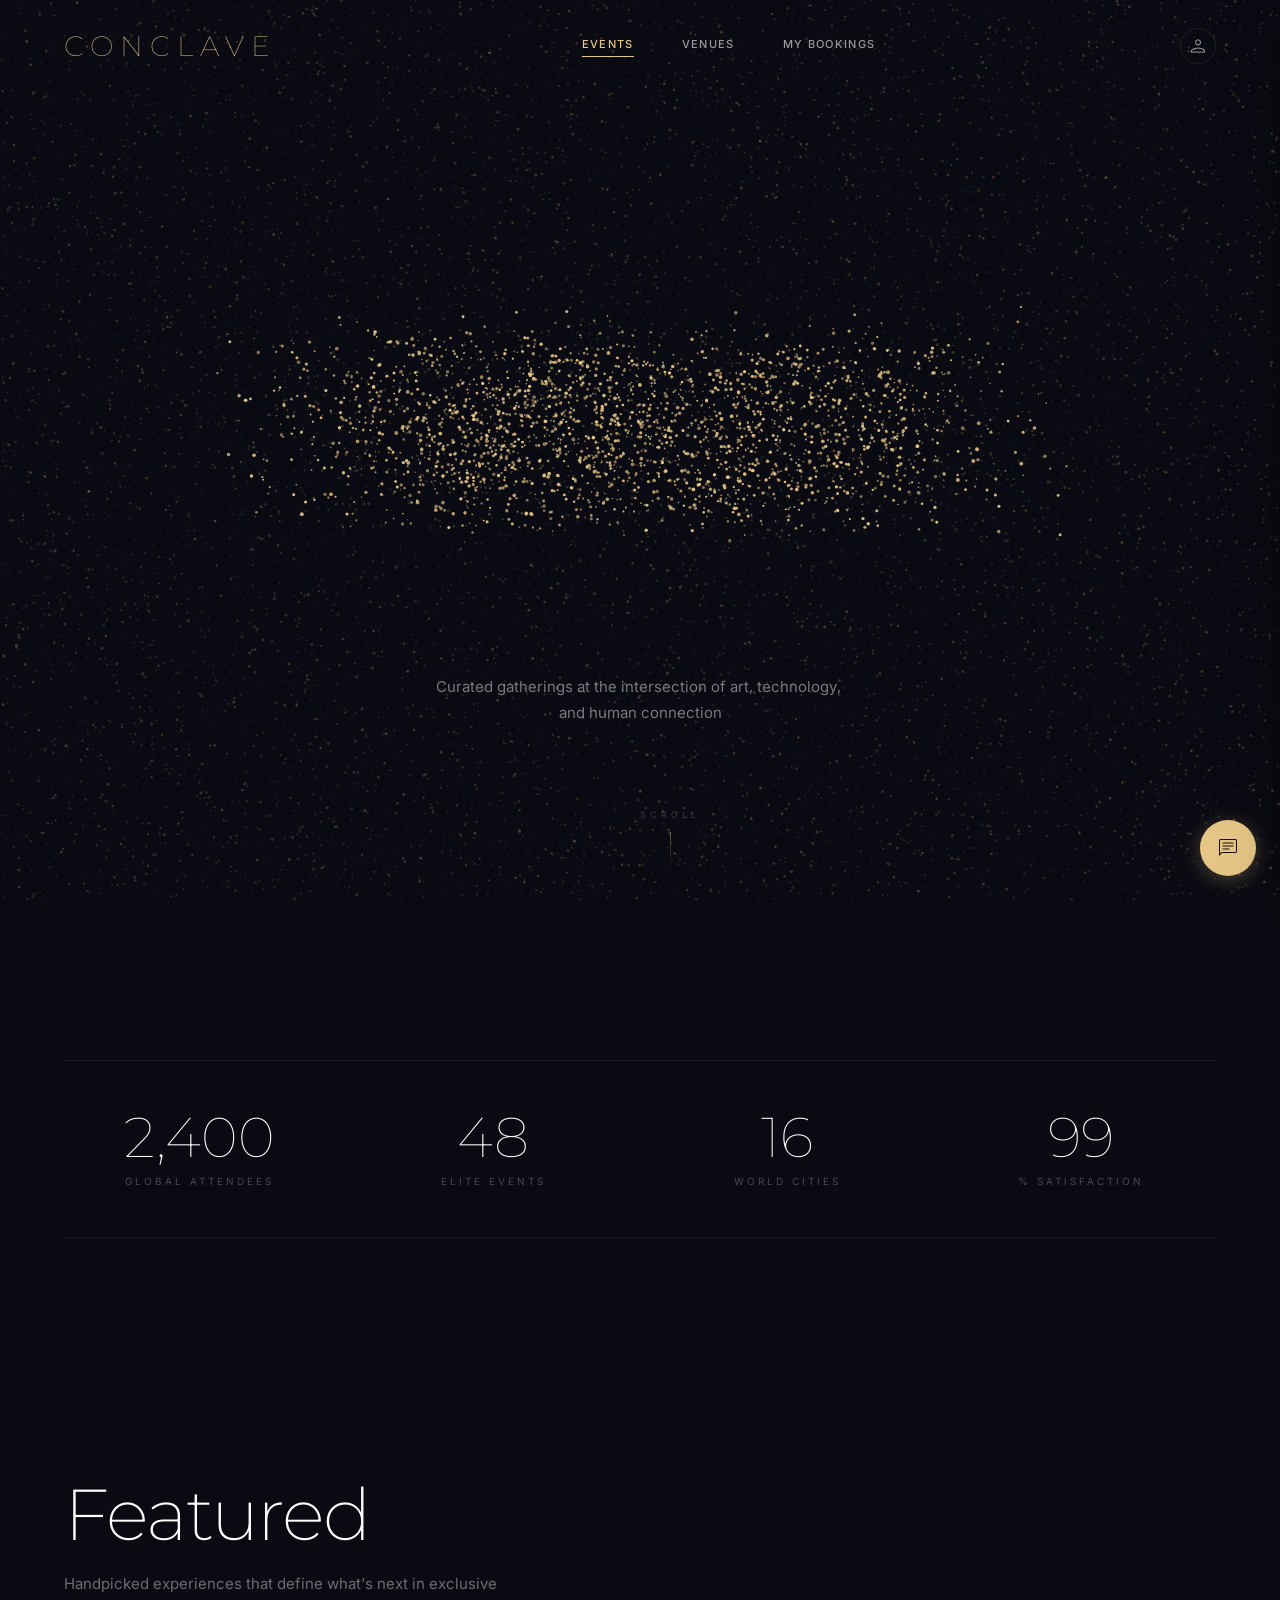
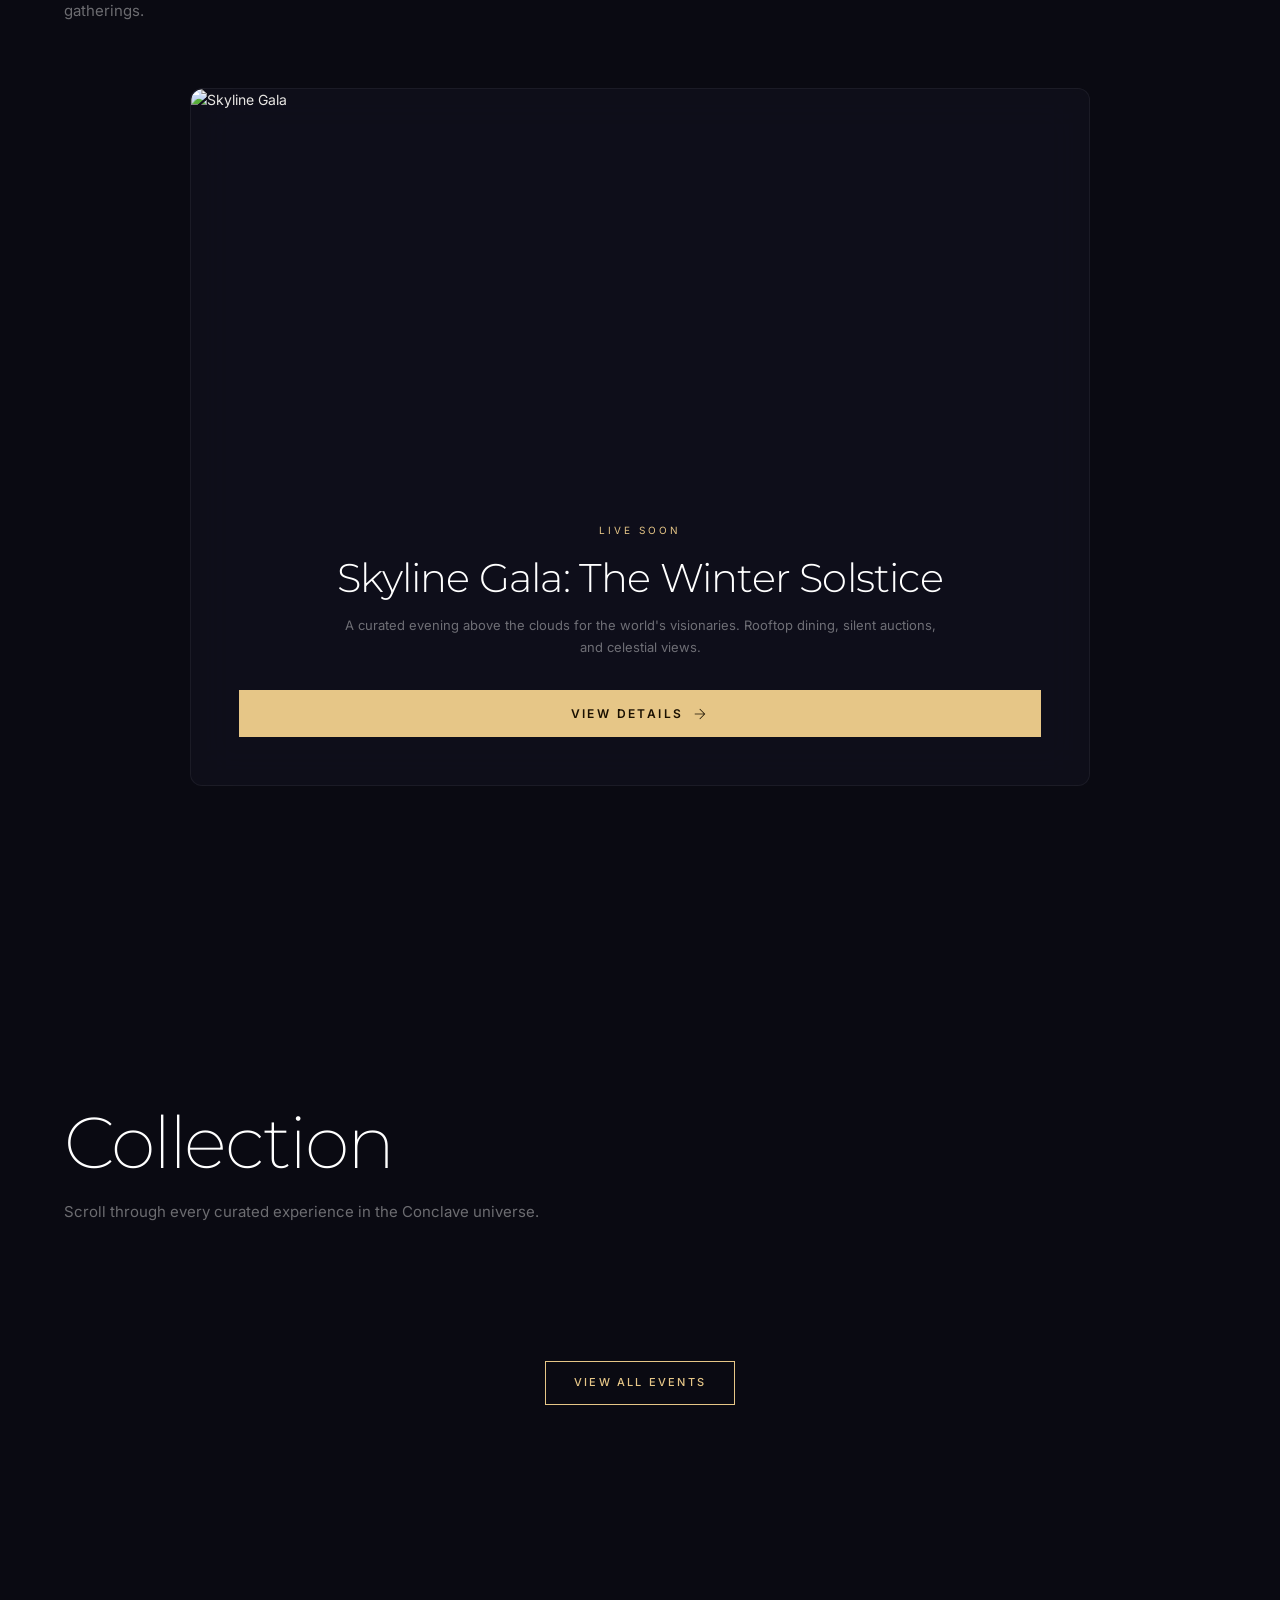
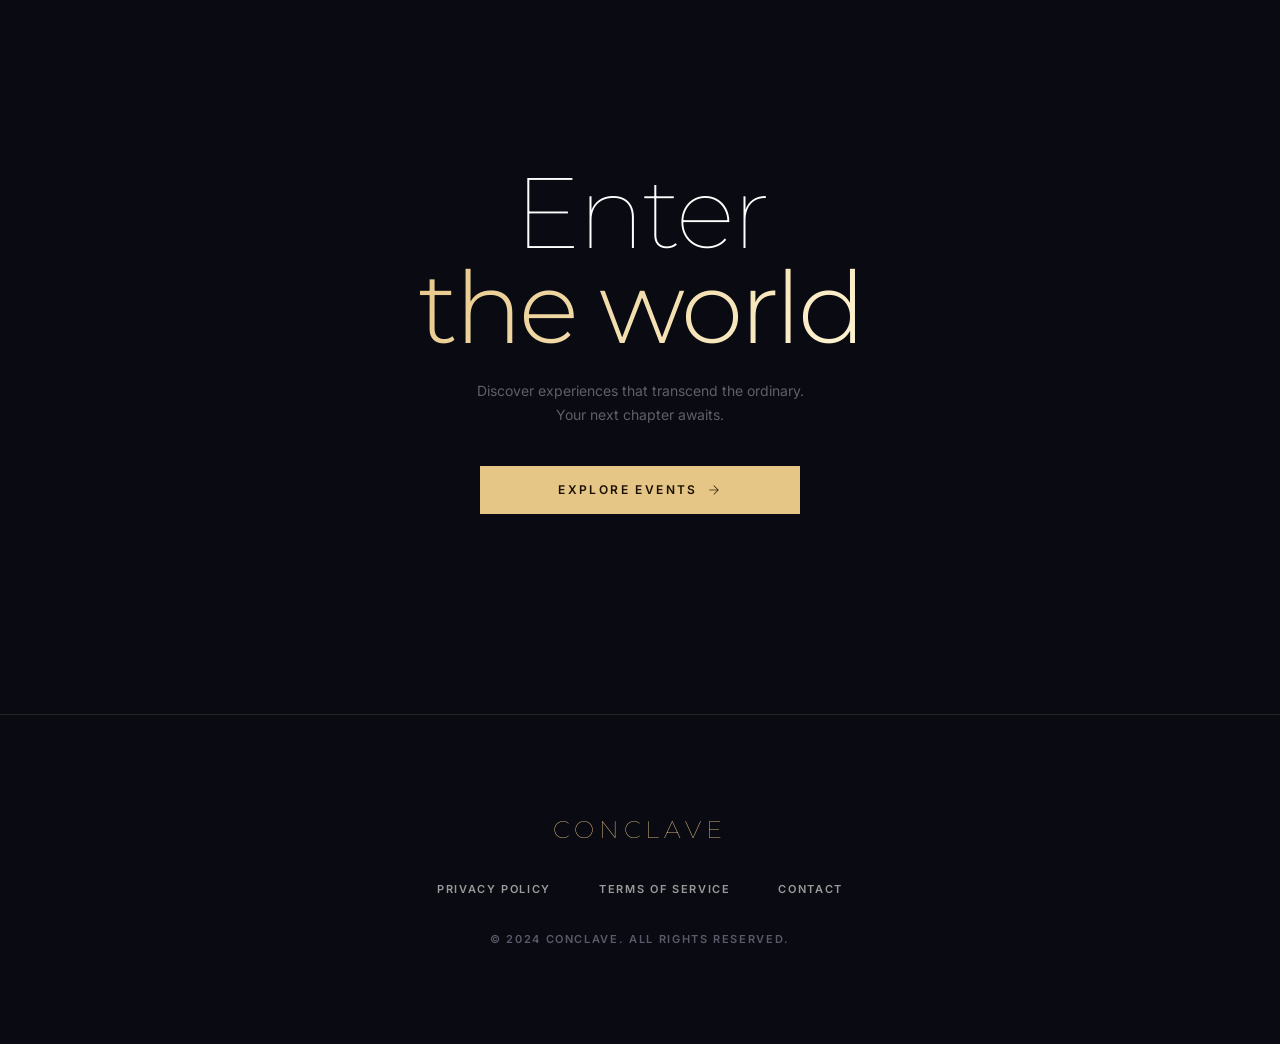
==== commit 685e2060: "Merge branch 'develop' into feature/data-management-day2" ====
--- a/index.html
+++ b/index.html
@@ -733,17 +733,35 @@
 
     </div><!-- /page-content -->
 
+    <!-- ═══ Chat Widget ═══ -->
+    <div class="chat-widget" id="chat-widget">
+        <div class="chat-window" id="chat-window">
+            <div class="chat-header">
+                <span class="chat-header-title">Conclave Assistant</span>
+                <button class="chat-close material-symbols-outlined" id="chat-close">close</button>
+            </div>
+            <div class="chat-messages" id="chat-messages"></div>
+            <div class="chat-input-row">
+                <input type="text" class="chat-input" id="chat-input" placeholder="Type your message..."/>
+                <button class="chat-send material-symbols-outlined" id="chat-send">send</button>
+            </div>
+        </div>
+        <button class="chat-toggle" id="chat-toggle">
+            <span class="material-symbols-outlined">chat</span>
+        </button>
+    </div>
+
     <!-- ═══ Scripts ═══ -->
     <script src="js/three-world.js"></script>
     <script type="module" src="js/events-data.js"></script>
     <script src="js/animations.js"></script>
     <script src="js/toast.js"></script>
-    <script src="js/app.js"></script>
+    <script src="js/features/chat.js"></script>
+    <script src="js/app.js"></script>    
     <script src="js/sidebar.js"></script>
-
+  
     <script>
     document.addEventListener('DOMContentLoaded', () => {
-
         // ── 1. Hero sub-text: Character-by-character reveal ──
         const subText = "Curated gatherings at the intersection of art, technology, and human connection";
         const subEl = document.getElementById('hero-sub');
--- a/css/styles.css
+++ b/css/styles.css
@@ -5,7 +5,7 @@
 
 /* ── CSS Custom Properties ─────────────────────────────────── */
 :root {
-    /* Core Palette - Dark (Default) */
+    /* Core Palette */
     --bg-void: #0a0a12;
     --bg-deep: #0e0e1a;
     --bg-surface: #131320;
@@ -50,14 +50,6 @@
     --shadow-glow-gold: 0 0 40px rgba(230, 198, 135, 0.15);
     --shadow-glow-violet: 0 0 40px rgba(123, 104, 238, 0.15);
 
-    /* Toast/Notification colors (theme-aware) */
-    --success-glow: var(--gold-glow);
-    --success-border: var(--border-hover);
-    --error-glow: rgba(239, 68, 68, 0.15);
-    --error-border: rgba(239, 68, 68, 0.3);
-    --info-glow: rgba(123, 104, 238, 0.15);
-    --info-border: rgba(123, 104, 238, 0.3);
-
     /* Typography */
     --font-display: 'Montserrat', sans-serif;
     --font-body: 'Inter', sans-serif;
@@ -96,78 +88,6 @@
     --z-nav: 50;
     --z-modal: 100;
     --z-loader: 200;
-
-    /* Theme Transition */
-    --theme-transition: background 0.4s var(--ease-out-expo), color 0.4s var(--ease-out-expo), border-color 0.4s var(--ease-out-expo), box-shadow 0.4s var(--ease-out-expo);
-}
-
-/* ── Light Theme: "Champagne Dawn" ─────────────────────────── */
-[data-theme="light"] {
-    /* Core Palette - Premium Cashmere & Taupe */
-    --bg-void: #D6D0C4;
-    --bg-deep: #CAC4B6;
-    --bg-surface: #BEB7A9;
-    --bg-surface-raised: #B4ACA0;
-    --bg-surface-high: #A69E92;
-    --bg-card: #EAE5DB;
-
-    /* Accent Colors - Burnished Gold & Jewel Tones */
-    --gold: #9C7014;
-    --gold-dim: #7A570F;
-    --gold-glow: rgba(156, 112, 20, 0.25);
-    --gold-subtle: rgba(156, 112, 20, 0.15);
-    --violet: #5A4BBD;
-    --violet-dim: #453896;
-    --cyan: #007B9E;
-    --cyan-dim: #005F7A;
-    --nebula: #7A4B91;
-    --aurora-green: #008B4B;
-    --aurora-pink: #A82469;
-
-    /* Text Colors - Deep Espresso (No pure black) */
-    --text-primary: #26231E;
-    --text-secondary: #4A463F;
-    --text-muted: #6B655D;
-    --text-gold: #9C7014;
-    --text-on-gold: #FDFBF7;
-
-    /* Borders & Outlines - Burnished warmth */
-    --border-subtle: rgba(156, 112, 20, 0.20);
-    --border-medium: rgba(156, 112, 20, 0.45);
-    --border-hover: rgba(156, 112, 20, 0.85);
-    --glass-border: rgba(156, 112, 20, 0.25);
-
-    /* Glass Effects - Translucent Cashmere */
-    --glass-bg: rgba(234, 229, 219, 0.65);
-    --glass-bg-heavy: rgba(234, 229, 219, 0.88);
-    --glass-blur: 24px;
-
-    /* Shadows - Deep, soft, expensive */
-    --shadow-card: 0 12px 40px rgba(42, 39, 35, 0.12);
-    --shadow-float: 0 24px 64px rgba(42, 39, 35, 0.18);
-    --shadow-glow-gold: 0 0 50px rgba(156, 112, 20, 0.35);
-    --shadow-glow-violet: 0 0 50px rgba(90, 75, 189, 0.25);
-
-    /* Particle colors for Three.js - darker gold for visibility */
-    --particle-bg: #EAE5DB;
-    --particle-color: 156, 112, 20;
-    --particle-ambient-color: 156, 112, 20;
-}
-
-/* Dark theme explicit (for clarity) */
-[data-theme="dark"] {
-    --particle-bg: #0a0a12;
-    --particle-color: 230, 198, 135;
-    --particle-ambient-color: 230, 198, 135;
-}
-
-/* Global theme transition */
-html {
-    transition: var(--theme-transition);
-}
-
-body {
-    transition: var(--theme-transition);
 }
 
 /* ── Reset & Base ──────────────────────────────────────────── */
@@ -607,7 +527,7 @@
     opacity: 0;
     transform: translateY(40px);
     animation: heroReveal 2s var(--ease-out-expo) 1.5s forwards;
-    text-shadow: var(--shadow-glow-gold);
+    text-shadow: 0 0 80px rgba(230, 198, 135, 0.3);
     position: relative;
     z-index: 2;
 }
@@ -916,7 +836,7 @@
 .featured-badge {
     display: inline-block;
     padding: 4px 12px;
-    border: 1px solid var(--border-medium);
+    border: 1px solid rgba(230, 198, 135, 0.3);
     color: var(--gold);
     font-size: 11px;
     font-weight: 600;
@@ -930,14 +850,14 @@
     font-family: var(--font-display);
     font-size: clamp(24px, 3vw, 36px);
     font-weight: 200;
-    color: var(--text-primary);
+    color: white;
     letter-spacing: 0.05em;
     margin-bottom: var(--space-sm);
 }
 
 .featured-desc {
     font-size: 14px;
-    color: var(--text-secondary);
+    color: rgba(255, 255, 255, 0.7);
 }
 
 .featured-indicators {
@@ -954,7 +874,7 @@
     width: 4px;
     height: 4px;
     border-radius: 50%;
-    background: var(--border-medium);
+    background: rgba(230, 198, 135, 0.3);
 }
 
 .indicator-dot.active {
@@ -1279,7 +1199,7 @@
 
 .modal-card {
     background: var(--bg-surface-raised);
-    border: 1px solid var(--border-subtle);
+    border: 1px solid rgba(230, 198, 135, 0.2);
     width: 100%;
     max-width: 380px;
     padding: var(--space-xl);
@@ -1579,7 +1499,7 @@
     display: flex;
     align-items: center;
     justify-content: center;
-    box-shadow: 0 4px 20px var(--border-medium);
+    box-shadow: 0 4px 20px rgba(230, 198, 135, 0.3);
     transition: transform 0.3s var(--ease-spring);
     cursor: pointer;
     border: none;
@@ -2143,23 +2063,3 @@
 .w-full { width: 100%; }
 .relative { position: relative; }
 .overflow-hidden { overflow: hidden; }
-
-/* ── Cinematic Page Transitions ────────────────────────────── */
-#page-transition-overlay {
-    position: fixed;
-    inset: 0;
-    background-color: var(--bg-void);
-    z-index: 99999;
-    pointer-events: none;
-    opacity: 1;
-    transition: opacity 0.6s cubic-bezier(0.16, 1, 0.3, 1);
-}
-
-#page-transition-overlay.is-loaded {
-    opacity: 0;
-}
-
-#page-transition-overlay.is-exiting {
-    opacity: 1;
-    pointer-events: auto;
-}
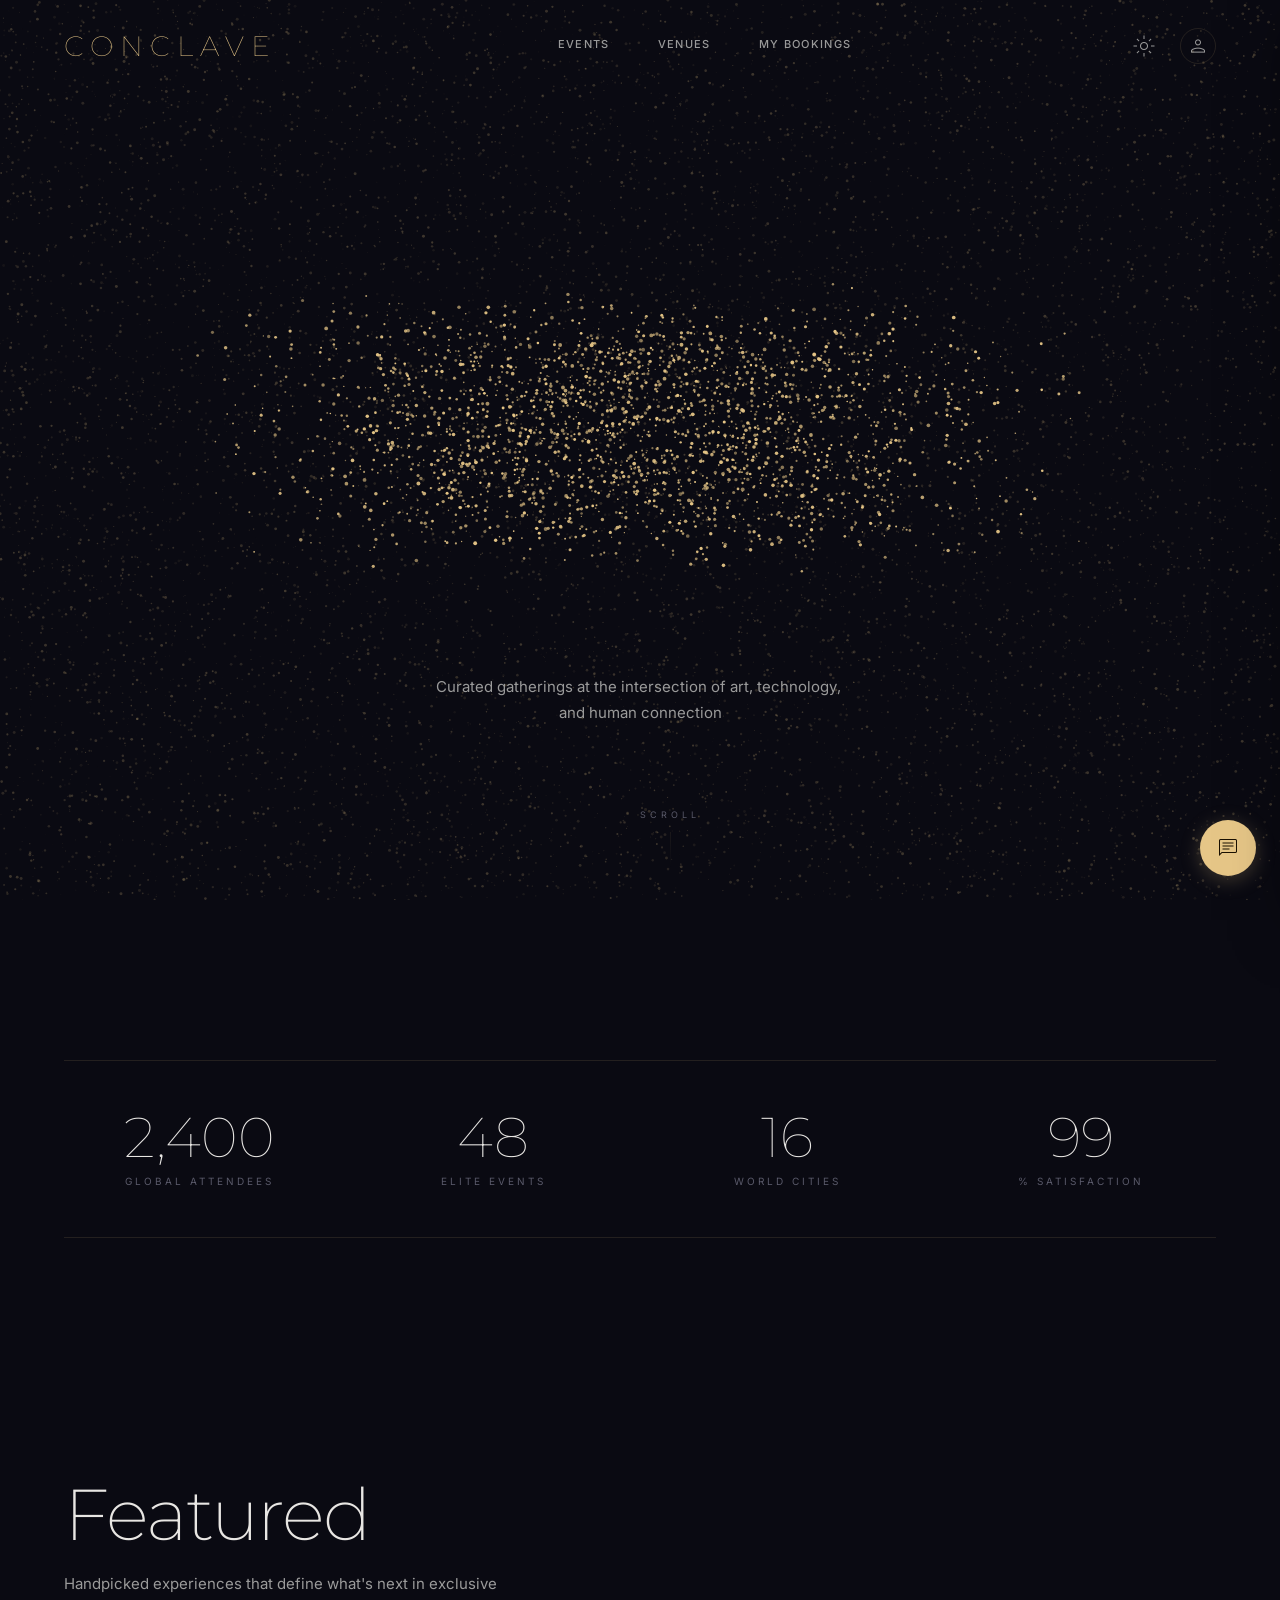
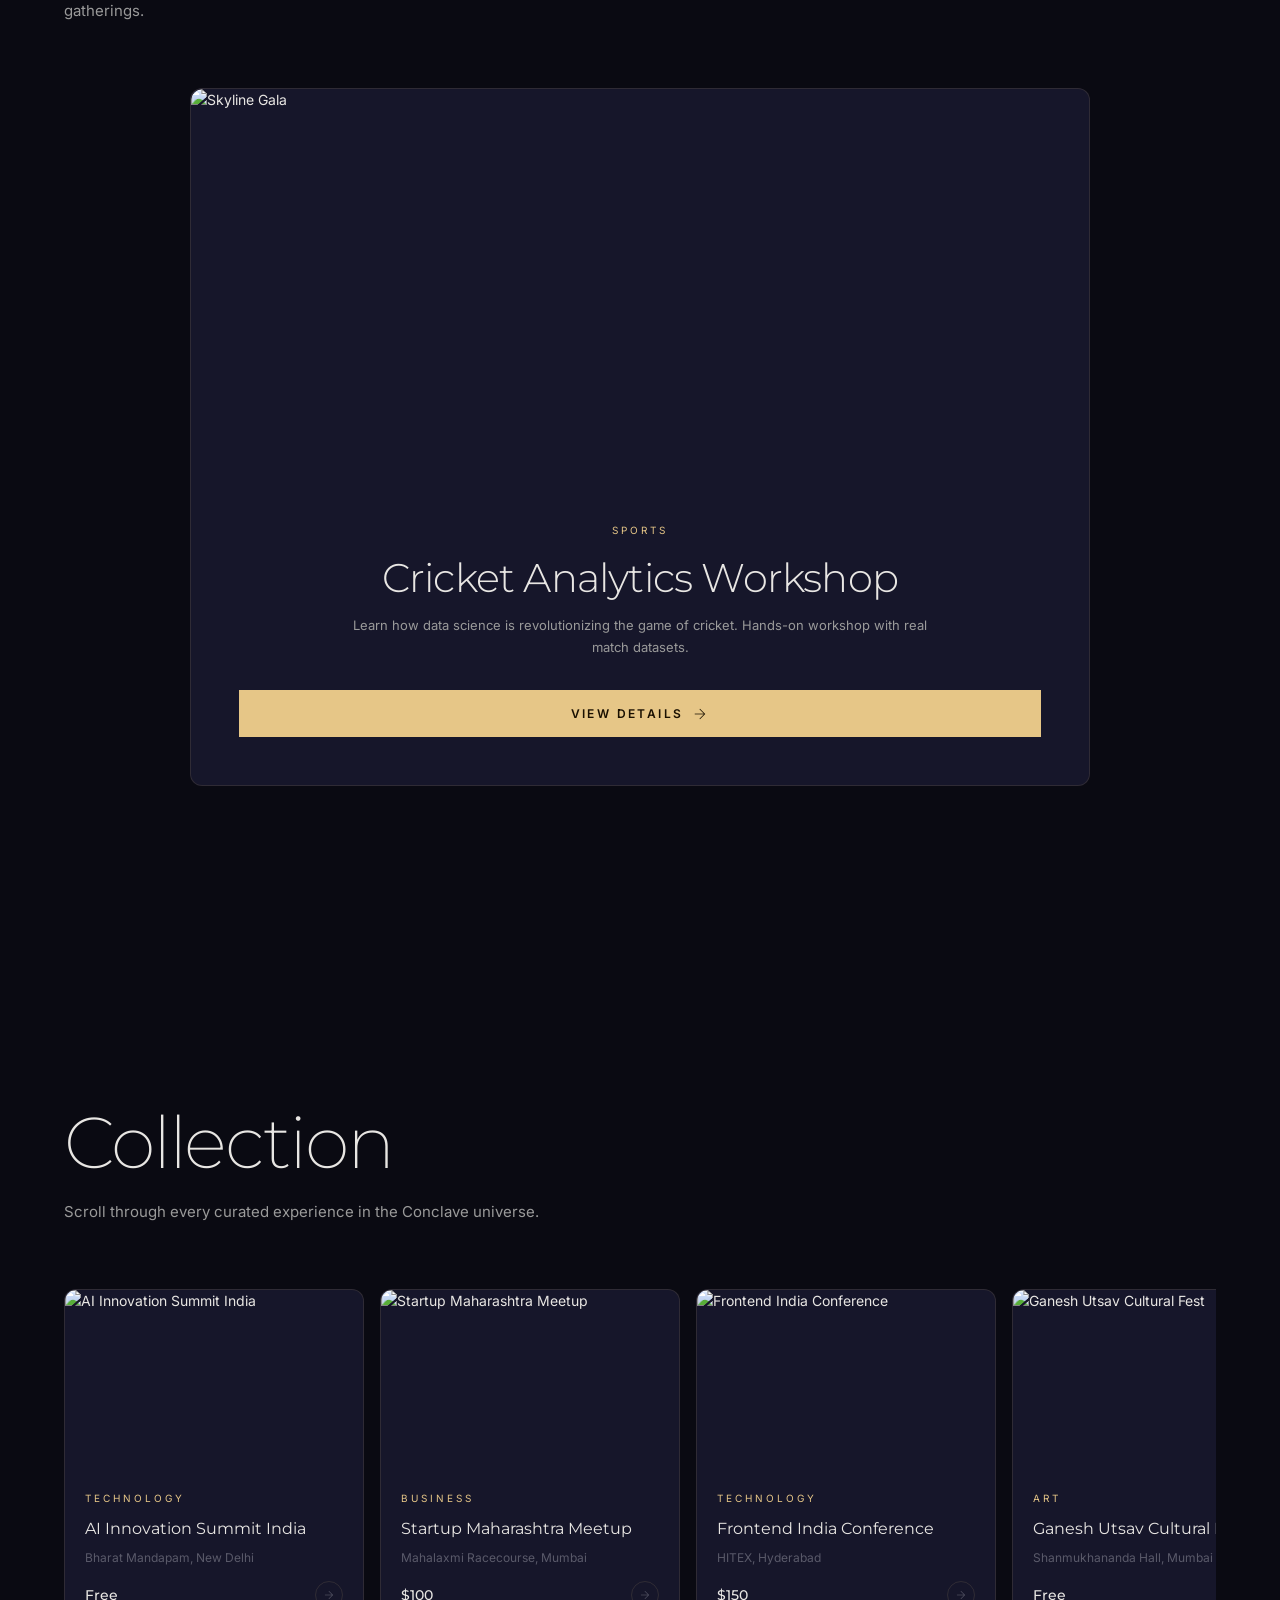
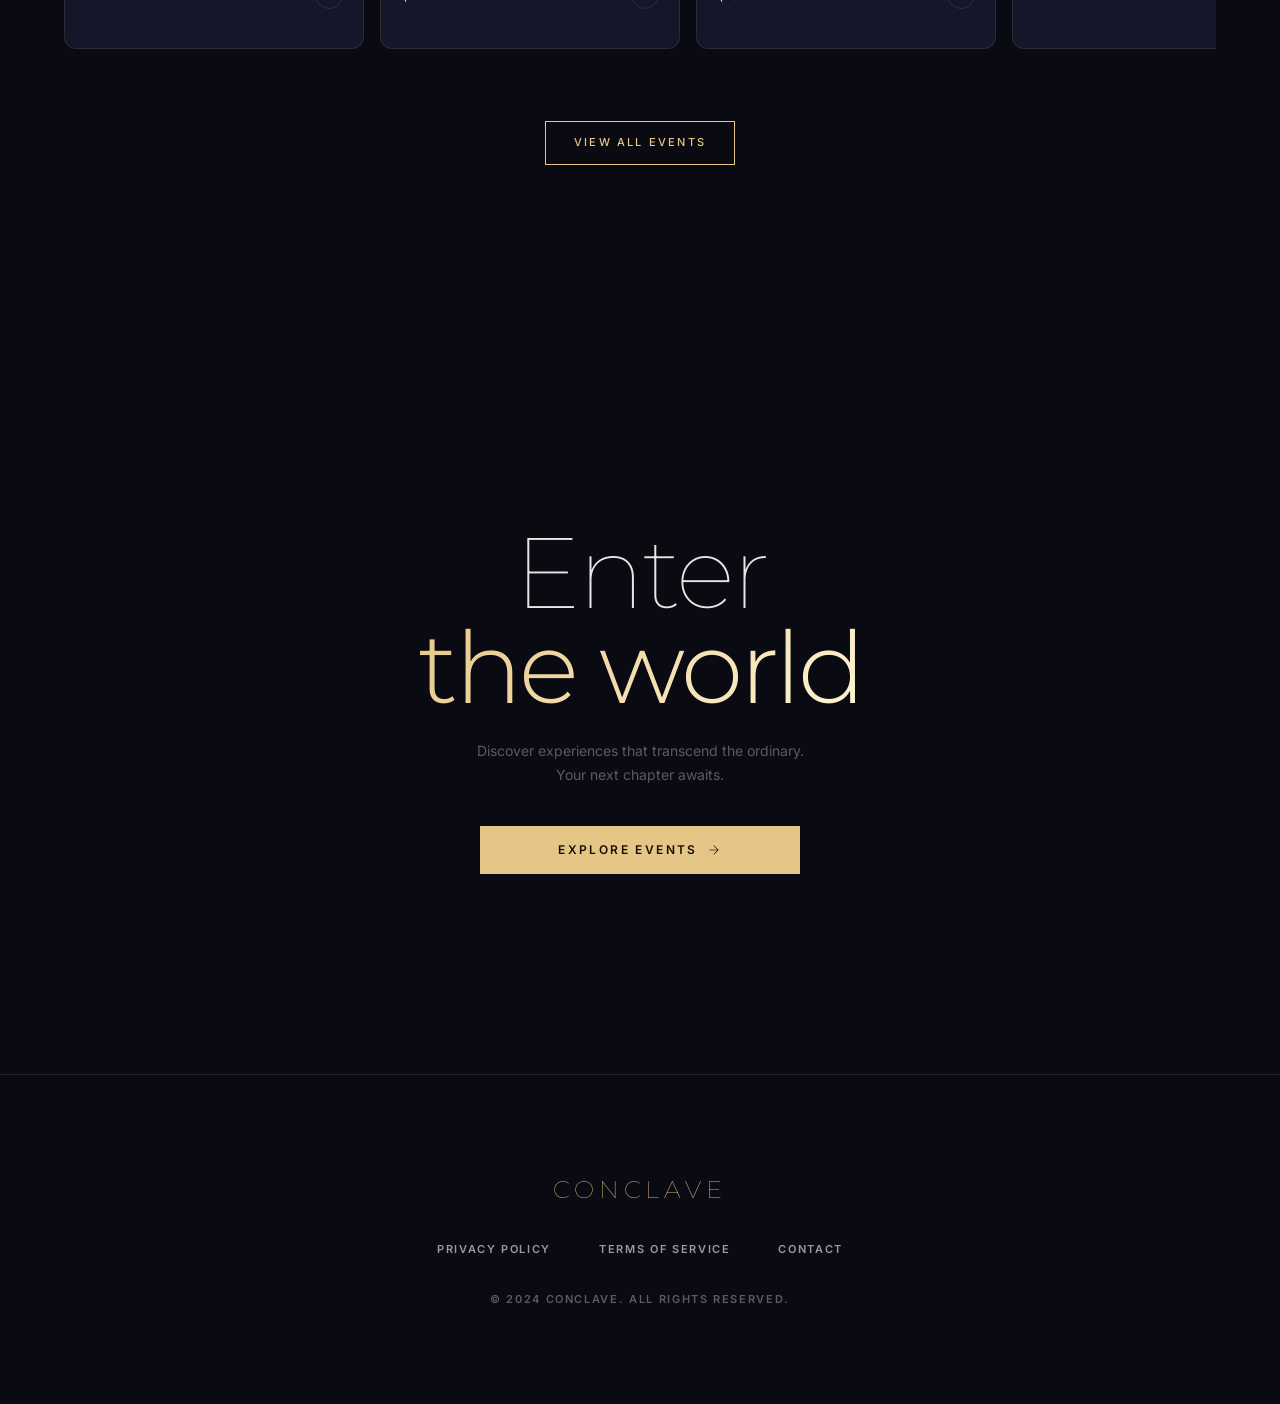
==== commit 13dbf249: "Merge pull request #8 from LeapX-Pune/feature/light-theme-&-UI-enhancements ✨ UI Enhancements: Light" ====
--- a/index.html
+++ b/index.html
@@ -5,11 +5,19 @@
     <meta content="width=device-width, initial-scale=1.0" name="viewport"/>
     <title>Conclave</title>
     <meta name="description" content="Journey through a surreal digital landscape of exclusive events. Immersive, cinematic, impossible to ignore."/>
-    <link rel="stylesheet" href="css/styles.css">
+    <link rel="stylesheet" href="css/styles.css?v=2">
     <link rel="preconnect" href="https://fonts.googleapis.com">
     <link rel="preconnect" href="https://fonts.gstatic.com" crossorigin>
     <link href="https://fonts.googleapis.com/css2?family=Montserrat:wght@100;200;300;400;500;600;700&family=Inter:wght@300;400;500;600&display=swap" rel="stylesheet"/>
     <link href="https://fonts.googleapis.com/css2?family=Material+Symbols+Outlined:wght,FILL@100..700,0..1&display=swap" rel="stylesheet"/>
+
+    <!-- ═══ Anti-Flash Theme Script ═══ -->
+    <script>
+        (function() {
+            var theme = localStorage.getItem('conclave_theme') || 'dark';
+            document.documentElement.setAttribute('data-theme', theme);
+        })();
+    </script>
     
     <!-- ═══ Background Cache / Prefetch for Venues Globe ═══ -->
     <link rel="prefetch" href="pages/venues.html" as="document"/>
@@ -19,10 +27,19 @@
     <link rel="prefetch" href="https://unpkg.com/three-globe/example/img/earth-dark.jpg" as="image"/>
     <link rel="prefetch" href="https://unpkg.com/three-globe/example/img/earth-topology.png" as="image"/>
     <link rel="prefetch" href="https://unpkg.com/three-globe/example/img/night-sky.png" as="image"/>
+
+    <!-- ═══ Anti-Flash Theme Script ═══ -->
+    <script>
+        (function() {
+            var theme = localStorage.getItem('conclave_theme') || 'dark';
+            document.documentElement.setAttribute('data-theme', theme);
+        })();
+    </script>
+
     <style>
 
         html { scroll-behavior: smooth; }
-        body { background: #0a0a12; overflow-x: hidden; }
+        body { background: var(--bg-void); overflow-x: hidden; }
 
         /* ── Fixed Particle Canvas ── */
         #world-canvas {
@@ -75,7 +92,7 @@
             font-family: var(--font-body);
             font-size: 15px;
             line-height: 1.7;
-            color: rgba(255,255,255,0.45);
+            color: var(--text-secondary);
             max-width: 420px;
             margin: 0 auto 40px;
             opacity: 0;
@@ -110,8 +127,8 @@
             text-transform: uppercase;
             padding: 8px 16px;
             border-radius: 999px;
-            border: 1px solid rgba(255,255,255,0.08);
-            color: rgba(255,255,255,0.4);
+            border: 1px solid var(--border-subtle);
+            color: var(--text-secondary);
             text-decoration: none;
             transition: all 0.3s ease;
             background: transparent;
@@ -119,7 +136,7 @@
         .anchor-chip:hover {
             border-color: var(--gold);
             color: var(--gold);
-            background: rgba(230,198,135,0.06);
+            background: var(--gold-subtle);
         }
         .editions-scroll-hint {
             position: absolute;
@@ -134,11 +151,20 @@
             font-family: var(--font-body);
             font-size: 9px; letter-spacing: 4px;
             text-transform: uppercase;
-            color: rgba(255,255,255,0.2);
+            color: var(--text-muted);
+        }
+        .hero-overlay {
+            position: absolute;
+            bottom: 0; left: 0; right: 0;
+            height: 150px;
+            background: linear-gradient(to bottom, var(--gold-subtle), transparent);
+            transform: scaleY(-1);
+            pointer-events: none;
+            z-index: 1;
         }
         .e-scroll-line {
             width: 1px; height: 36px;
-            background: linear-gradient(to bottom, rgba(230,198,135,0.4), transparent);
+            background: linear-gradient(to bottom, var(--gold-subtle), transparent);
             animation: e-scroll-pulse 2.5s ease-in-out infinite;
         }
 
@@ -169,14 +195,14 @@
             font-weight: 200;
             letter-spacing: -0.03em;
             line-height: 1;
-            color: white;
+            color: var(--text-primary);
             margin-bottom: 20px;
         }
         .section-header p {
             font-family: var(--font-body);
             font-size: 15px;
             line-height: 1.8;
-            color: rgba(255,255,255,0.4);
+            color: var(--text-secondary);
             max-width: 480px;
         }
 
@@ -190,10 +216,10 @@
         .bento-featured { grid-template-columns: 1.4fr 1fr; }
 
         .bento-card {
-            background: rgba(18, 18, 28, 0.65);
+            background: var(--bg-card);
             backdrop-filter: blur(20px) saturate(180%);
             -webkit-backdrop-filter: blur(20px) saturate(180%);
-            border: 1px solid rgba(255,255,255,0.06);
+            border: 1px solid var(--border-subtle);
             border-radius: 12px;
             overflow: hidden;
             transition: border-color 0.4s ease;
@@ -203,7 +229,7 @@
             flex-direction: column;
         }
         .bento-card:hover {
-            border-color: rgba(230,198,135,0.2);
+            border-color: var(--border-hover);
         }
         /* Border glow effect (refracted light from canvas) */
         .bento-card::before {
@@ -212,7 +238,7 @@
             inset: -1px;
             border-radius: 13px;
             padding: 1px;
-            background: linear-gradient(135deg, rgba(230,198,135,0.1), transparent, rgba(123,104,238,0.05));
+            background: linear-gradient(135deg, var(--gold-glow), transparent, var(--violet-glow));
             -webkit-mask: linear-gradient(#fff 0 0) content-box, linear-gradient(#fff 0 0);
             -webkit-mask-composite: xor;
             mask-composite: exclude;
@@ -240,7 +266,7 @@
             font-family: var(--font-display);
             font-size: clamp(18px, 2.5vw, 28px);
             font-weight: 300;
-            color: white;
+            color: var(--text-primary);
             line-height: 1.2;
             margin-bottom: 12px;
             letter-spacing: -0.02em;
@@ -249,7 +275,7 @@
             font-family: var(--font-body);
             font-size: 13px;
             line-height: 1.7;
-            color: rgba(255,255,255,0.4);
+            color: var(--text-secondary);
             margin-bottom: 20px;
             flex: 1;
         }
@@ -269,7 +295,7 @@
             font-family: var(--font-display);
             font-size: clamp(40px, 5vw, 64px);
             font-weight: 100;
-            color: white;
+            color: var(--text-primary);
             line-height: 1;
         }
         .bento-metric-label {
@@ -277,7 +303,7 @@
             font-size: 11px;
             letter-spacing: 2px;
             text-transform: uppercase;
-            color: rgba(255,255,255,0.3);
+            color: var(--text-muted);
             margin-top: 8px;
         }
         .bento-link {
@@ -312,8 +338,8 @@
             justify-content: space-between;
             gap: 24px;
             padding: 48px 0;
-            border-top: 1px solid rgba(255,255,255,0.06);
-            border-bottom: 1px solid rgba(255,255,255,0.06);
+            border-top: 1px solid var(--border-subtle);
+            border-bottom: 1px solid var(--border-subtle);
             margin: 80px 0;
         }
         .stat-block { text-align: center; flex: 1; }
@@ -321,7 +347,7 @@
             font-family: var(--font-display);
             font-size: clamp(32px, 5vw, 56px);
             font-weight: 100;
-            color: white;
+            color: var(--text-primary);
             line-height: 1;
             margin-bottom: 8px;
         }
@@ -330,7 +356,7 @@
             font-size: 10px;
             letter-spacing: 3px;
             text-transform: uppercase;
-            color: rgba(255,255,255,0.25);
+            color: var(--text-muted);
         }
 
         /* ═══ EVENTS SCROLL ROW ═══ */
@@ -346,10 +372,10 @@
         .scroll-event-card {
             flex: 0 0 300px;
             scroll-snap-align: start;
-            background: rgba(18, 18, 28, 0.65);
+            background: var(--bg-card);
             backdrop-filter: blur(16px);
             -webkit-backdrop-filter: blur(16px);
-            border: 1px solid rgba(255,255,255,0.06);
+            border: 1px solid var(--border-subtle);
             border-radius: 12px;
             overflow: hidden;
             text-decoration: none;
@@ -357,7 +383,7 @@
             transition: border-color 0.4s ease, transform 0.4s ease;
         }
         .scroll-event-card:hover {
-            border-color: rgba(230,198,135,0.2);
+            border-color: var(--border-hover);
             transform: translateY(-4px);
         }
         .sec-img { width: 100%; height: 180px; object-fit: cover; }
@@ -371,12 +397,12 @@
         .sec-title {
             font-family: var(--font-display);
             font-size: 16px; font-weight: 400;
-            color: white; margin-bottom: 6px;
+            color: var(--text-primary); margin-bottom: 6px;
         }
         .sec-loc {
             font-family: var(--font-body);
             font-size: 12px;
-            color: rgba(255,255,255,0.35);
+            color: var(--text-muted);
             margin-bottom: 14px;
         }
         .sec-footer {
@@ -385,21 +411,21 @@
         }
         .sec-price {
             font-family: var(--font-display);
-            font-size: 14px; font-weight: 500; color: white;
+            font-size: 14px; font-weight: 500; color: var(--text-primary);
         }
         .sec-arrow {
             width: 28px; height: 28px;
             display: flex; align-items: center; justify-content: center;
-            border: 1px solid rgba(255,255,255,0.1);
+            border: 1px solid var(--border-subtle);
             border-radius: 50%;
-            color: rgba(255,255,255,0.3);
+            color: var(--text-muted);
             font-size: 14px;
             transition: all 0.3s ease;
         }
         .scroll-event-card:hover .sec-arrow {
             background: var(--gold);
             border-color: var(--gold);
-            color: #0a0a12;
+            color: var(--text-primary);
         }
 
         /* ═══ CTA ═══ */
@@ -412,7 +438,7 @@
             font-size: clamp(40px, 8vw, 100px);
             font-weight: 100;
             letter-spacing: -0.03em;
-            color: white; line-height: 0.95;
+            color: var(--text-primary); line-height: 0.95;
             margin-bottom: 24px;
         }
         .editions-cta h2 em {
@@ -425,7 +451,7 @@
         .editions-cta p {
             font-family: var(--font-body);
             font-size: 14px;
-            color: rgba(255,255,255,0.35);
+            color: var(--text-muted);
             max-width: 340px;
             margin: 0 auto 40px;
             line-height: 1.7;
@@ -438,10 +464,10 @@
             left: 50%;
             transform: translateX(-50%);
             z-index: 50;
-            background: rgba(18, 18, 28, 0.6);
+            background: var(--glass-bg);
             backdrop-filter: blur(20px) saturate(180%);
             -webkit-backdrop-filter: blur(20px) saturate(180%);
-            border: 1px solid rgba(255,255,255,0.06);
+            border: 1px solid var(--border-subtle);
             border-radius: 999px;
             padding: 6px;
             display: flex;
@@ -460,14 +486,14 @@
             letter-spacing: 0.5px;
             padding: 8px 14px;
             border-radius: 999px;
-            color: rgba(255,255,255,0.4);
+            color: var(--text-muted);
             text-decoration: none;
             transition: all 0.3s ease;
             white-space: nowrap;
         }
-        .pill-nav a:hover { color: rgba(255,255,255,0.8); }
+        .pill-nav a:hover { color: var(--text-primary); }
         .pill-nav a.active {
-            background: rgba(230,198,135,0.1);
+            background: var(--gold-subtle);
             color: var(--gold);
         }
 
@@ -488,6 +514,7 @@
             .bento-card-body { padding: 24px; }
         }
     </style>
+    <script src="js/page-transition.js"></script>
 </head>
 <body>
 
@@ -505,16 +532,19 @@
             <div class="nav-inner">
                 <a href="index.html" class="nav-brand">CONCLAVE</a>
                 <div class="nav-links">
-                    <a class="nav-link active" href="pages/events.html">Events</a>
+                    <a class="nav-link" href="pages/events.html">Events</a>
                     <a class="nav-link" href="pages/venues.html">Venues</a>
                     <a class="nav-link" href="pages/bookings.html">My Bookings</a>
                 </div>
-                <div class="nav-actions">
-
-                    <a href="pages/bookings.html" class="nav-avatar" style="display: flex; align-items: center; justify-content: center; color: var(--text-secondary); text-decoration: none;">
-                        <span class="material-symbols-outlined" style="font-size: 24px;">person</span>
-                    </a>
-                </div>
+<div class="nav-actions">
+
+                <button class="nav-icon-btn theme-toggle" id="theme-toggle" aria-label="Toggle theme">
+                    <span class="material-symbols-outlined" id="theme-icon">light_mode</span>
+                </button>
+                <a href="pages/bookings.html" class="nav-avatar" style="display: flex; align-items: center; justify-content: center; color: var(--text-secondary); text-decoration: none;">
+                    <span class="material-symbols-outlined" style="font-size: 24px;">person</span>
+                </a>
+            </div>
             </div>
         </nav>
 
@@ -588,12 +618,12 @@
 
             <div class="reveal">
                 <!-- Large featured card -->
-                <a href="pages/event-detail.html?event=gala" class="bento-card" style="position:relative; max-width: 900px; margin: 0 auto;">
-                    <img class="bento-image-top" src="https://lh3.googleusercontent.com/aida-public/[base64]" alt="Skyline Gala" style="aspect-ratio: 21/9; object-position: center 30%;"/>
+                <a href="pages/event-detail.html?event=gala" class="bento-card" id="featured-card" style="position:relative; max-width: 900px; margin: 0 auto; opacity: 0; transition: opacity 0.5s;">
+                    <img id="featured-img" class="bento-image-top" src="https://lh3.googleusercontent.com/aida-public/[base64]" alt="Skyline Gala" style="aspect-ratio: 21/9; object-position: center 30%;"/>
                     <div class="bento-card-body" style="padding: 48px; text-align: center; align-items: center;">
-                        <div class="bento-label">Live Soon</div>
-                        <div class="bento-title" style="font-size: clamp(24px, 3.5vw, 40px);">Skyline Gala: The Winter Solstice</div>
-                        <div class="bento-desc" style="max-width: 600px; margin-bottom: 32px;">A curated evening above the clouds for the world's visionaries. Rooftop dining, silent auctions, and celestial views.</div>
+                        <div id="featured-category" class="bento-label">Live Soon</div>
+                        <div id="featured-title" class="bento-title" style="font-size: clamp(24px, 3.5vw, 40px);">Skyline Gala: The Winter Solstice</div>
+                        <div id="featured-desc" class="bento-desc" style="max-width: 600px; margin-bottom: 32px;">A curated evening above the clouds for the world's visionaries. Rooftop dining, silent auctions, and celestial views.</div>
                         <span class="btn-primary" style="display: inline-flex; align-items: center; gap: 8px;">View Details <span class="material-symbols-outlined" style="font-size:18px;">arrow_forward</span></span>
                     </div>
                 </a>
@@ -753,7 +783,7 @@
 
     <!-- ═══ Scripts ═══ -->
     <script src="js/three-world.js"></script>
-    <script type="module" src="js/events-data.js"></script>
+    <script type="module" src="js/data/events.js"></script>
     <script src="js/animations.js"></script>
     <script src="js/toast.js"></script>
     <script src="js/features/chat.js"></script>
@@ -795,6 +825,25 @@
             });
         }
 
+        // ── 1.5 Populate Featured Event ──
+        const featuredCard = document.getElementById('featured-card');
+        if (featuredCard) {
+            let allEvts = [];
+            if (window.CONCLAVE_EVENTS) allEvts = [...window.CONCLAVE_EVENTS];
+            const customEvts = JSON.parse(localStorage.getItem('conclave_custom_events') || '[]');
+            allEvts = [...allEvts, ...customEvts];
+
+            if (allEvts.length > 0) {
+                const randomEvt = allEvts[Math.floor(Math.random() * allEvts.length)];
+                featuredCard.href = `pages/event-detail.html?event=${randomEvt.id}`;
+                document.getElementById('featured-img').src = randomEvt.image;
+                document.getElementById('featured-category').textContent = randomEvt.categoryName || randomEvt.category || 'Featured';
+                document.getElementById('featured-title').textContent = randomEvt.title;
+                document.getElementById('featured-desc').textContent = randomEvt.description || (randomEvt.date + ' • ' + randomEvt.location);
+                featuredCard.style.opacity = '1';
+            }
+        }
+
         // ── 2. Populate event scroll cards ──
         const row = document.getElementById('events-scroll-row');
         if (row && window.CONCLAVE_EVENTS) {
@@ -805,7 +854,7 @@
                 card.innerHTML = `
                     <img class="sec-img" src="${evt.image}" alt="${evt.title}"/>
                     <div class="sec-body">
-                        <div class="sec-meta">${evt.category}</div>
+                        <div class="sec-meta">${evt.categoryName || evt.category}</div>
                         <div class="sec-title">${evt.title}</div>
                         <div class="sec-loc">${evt.location}</div>
                         <div class="sec-footer">
--- a/css/styles.css
+++ b/css/styles.css
@@ -5,7 +5,7 @@
 
 /* ── CSS Custom Properties ─────────────────────────────────── */
 :root {
-    /* Core Palette */
+    /* Core Palette - Dark (Default) */
     --bg-void: #0a0a12;
     --bg-deep: #0e0e1a;
     --bg-surface: #131320;
@@ -50,6 +50,14 @@
     --shadow-glow-gold: 0 0 40px rgba(230, 198, 135, 0.15);
     --shadow-glow-violet: 0 0 40px rgba(123, 104, 238, 0.15);
 
+    /* Toast/Notification colors (theme-aware) */
+    --success-glow: var(--gold-glow);
+    --success-border: var(--border-hover);
+    --error-glow: rgba(239, 68, 68, 0.15);
+    --error-border: rgba(239, 68, 68, 0.3);
+    --info-glow: rgba(123, 104, 238, 0.15);
+    --info-border: rgba(123, 104, 238, 0.3);
+
     /* Typography */
     --font-display: 'Montserrat', sans-serif;
     --font-body: 'Inter', sans-serif;
@@ -88,6 +96,78 @@
     --z-nav: 50;
     --z-modal: 100;
     --z-loader: 200;
+
+    /* Theme Transition */
+    --theme-transition: background 0.4s var(--ease-out-expo), color 0.4s var(--ease-out-expo), border-color 0.4s var(--ease-out-expo), box-shadow 0.4s var(--ease-out-expo);
+}
+
+/* ── Light Theme: "Champagne Dawn" ─────────────────────────── */
+[data-theme="light"] {
+    /* Core Palette - Premium Cashmere & Taupe */
+    --bg-void: #D6D0C4;
+    --bg-deep: #CAC4B6;
+    --bg-surface: #BEB7A9;
+    --bg-surface-raised: #B4ACA0;
+    --bg-surface-high: #A69E92;
+    --bg-card: #EAE5DB;
+
+    /* Accent Colors - Burnished Gold & Jewel Tones */
+    --gold: #9C7014;
+    --gold-dim: #7A570F;
+    --gold-glow: rgba(156, 112, 20, 0.25);
+    --gold-subtle: rgba(156, 112, 20, 0.15);
+    --violet: #5A4BBD;
+    --violet-dim: #453896;
+    --cyan: #007B9E;
+    --cyan-dim: #005F7A;
+    --nebula: #7A4B91;
+    --aurora-green: #008B4B;
+    --aurora-pink: #A82469;
+
+    /* Text Colors - Deep Espresso (No pure black) */
+    --text-primary: #26231E;
+    --text-secondary: #4A463F;
+    --text-muted: #6B655D;
+    --text-gold: #9C7014;
+    --text-on-gold: #FDFBF7;
+
+    /* Borders & Outlines - Burnished warmth */
+    --border-subtle: rgba(156, 112, 20, 0.20);
+    --border-medium: rgba(156, 112, 20, 0.45);
+    --border-hover: rgba(156, 112, 20, 0.85);
+    --glass-border: rgba(156, 112, 20, 0.25);
+
+    /* Glass Effects - Translucent Cashmere */
+    --glass-bg: rgba(234, 229, 219, 0.65);
+    --glass-bg-heavy: rgba(234, 229, 219, 0.88);
+    --glass-blur: 24px;
+
+    /* Shadows - Deep, soft, expensive */
+    --shadow-card: 0 12px 40px rgba(42, 39, 35, 0.12);
+    --shadow-float: 0 24px 64px rgba(42, 39, 35, 0.18);
+    --shadow-glow-gold: 0 0 50px rgba(156, 112, 20, 0.35);
+    --shadow-glow-violet: 0 0 50px rgba(90, 75, 189, 0.25);
+
+    /* Particle colors for Three.js - darker gold for visibility */
+    --particle-bg: #EAE5DB;
+    --particle-color: 156, 112, 20;
+    --particle-ambient-color: 156, 112, 20;
+}
+
+/* Dark theme explicit (for clarity) */
+[data-theme="dark"] {
+    --particle-bg: #0a0a12;
+    --particle-color: 230, 198, 135;
+    --particle-ambient-color: 230, 198, 135;
+}
+
+/* Global theme transition */
+html {
+    transition: var(--theme-transition);
+}
+
+body {
+    transition: var(--theme-transition);
 }
 
 /* ── Reset & Base ──────────────────────────────────────────── */
@@ -527,7 +607,7 @@
     opacity: 0;
     transform: translateY(40px);
     animation: heroReveal 2s var(--ease-out-expo) 1.5s forwards;
-    text-shadow: 0 0 80px rgba(230, 198, 135, 0.3);
+    text-shadow: var(--shadow-glow-gold);
     position: relative;
     z-index: 2;
 }
@@ -836,7 +916,7 @@
 .featured-badge {
     display: inline-block;
     padding: 4px 12px;
-    border: 1px solid rgba(230, 198, 135, 0.3);
+    border: 1px solid var(--border-medium);
     color: var(--gold);
     font-size: 11px;
     font-weight: 600;
@@ -850,14 +930,14 @@
     font-family: var(--font-display);
     font-size: clamp(24px, 3vw, 36px);
     font-weight: 200;
-    color: white;
+    color: var(--text-primary);
     letter-spacing: 0.05em;
     margin-bottom: var(--space-sm);
 }
 
 .featured-desc {
     font-size: 14px;
-    color: rgba(255, 255, 255, 0.7);
+    color: var(--text-secondary);
 }
 
 .featured-indicators {
@@ -874,7 +954,7 @@
     width: 4px;
     height: 4px;
     border-radius: 50%;
-    background: rgba(230, 198, 135, 0.3);
+    background: var(--border-medium);
 }
 
 .indicator-dot.active {
@@ -1199,7 +1279,7 @@
 
 .modal-card {
     background: var(--bg-surface-raised);
-    border: 1px solid rgba(230, 198, 135, 0.2);
+    border: 1px solid var(--border-subtle);
     width: 100%;
     max-width: 380px;
     padding: var(--space-xl);
@@ -1499,7 +1579,7 @@
     display: flex;
     align-items: center;
     justify-content: center;
-    box-shadow: 0 4px 20px rgba(230, 198, 135, 0.3);
+    box-shadow: 0 4px 20px var(--border-medium);
     transition: transform 0.3s var(--ease-spring);
     cursor: pointer;
     border: none;
@@ -2063,3 +2143,23 @@
 .w-full { width: 100%; }
 .relative { position: relative; }
 .overflow-hidden { overflow: hidden; }
+
+/* ── Cinematic Page Transitions ────────────────────────────── */
+#page-transition-overlay {
+    position: fixed;
+    inset: 0;
+    background-color: var(--bg-void);
+    z-index: 99999;
+    pointer-events: none;
+    opacity: 1;
+    transition: opacity 0.6s cubic-bezier(0.16, 1, 0.3, 1);
+}
+
+#page-transition-overlay.is-loaded {
+    opacity: 0;
+}
+
+#page-transition-overlay.is-exiting {
+    opacity: 1;
+    pointer-events: auto;
+}
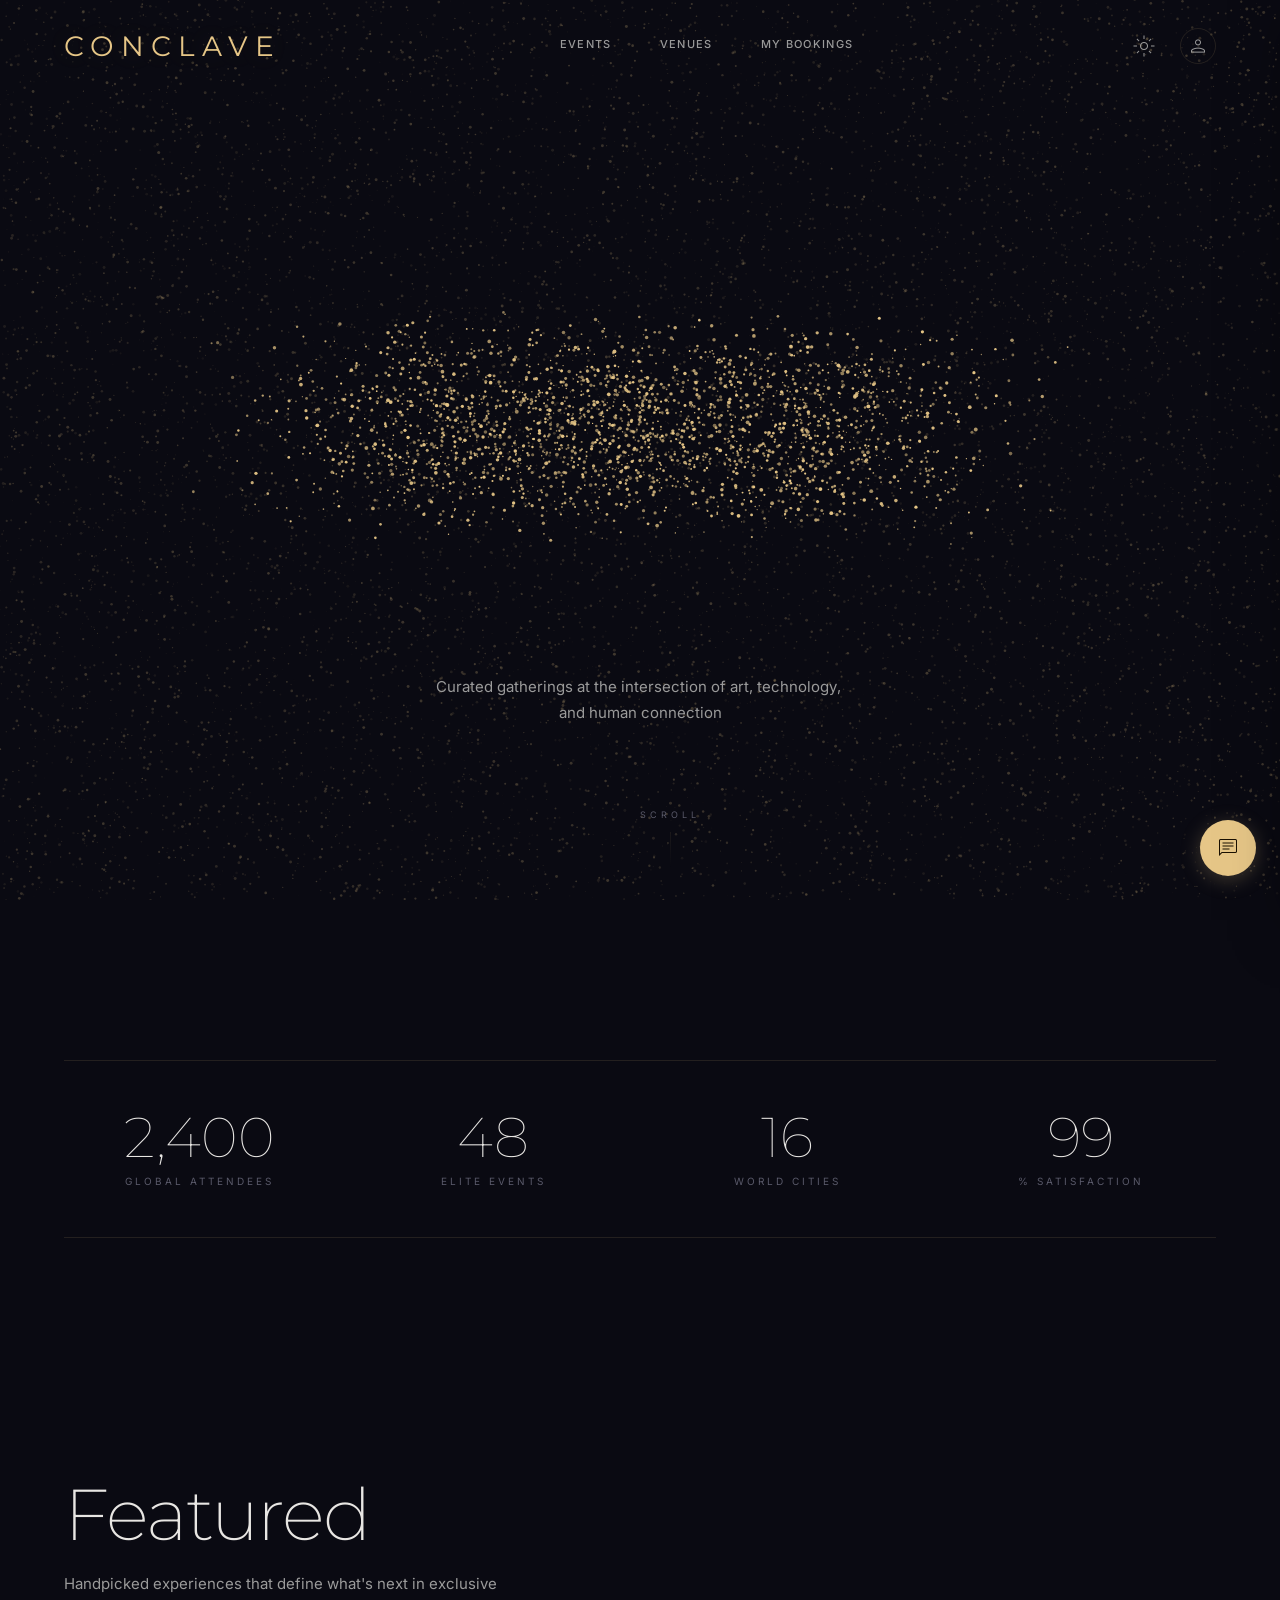
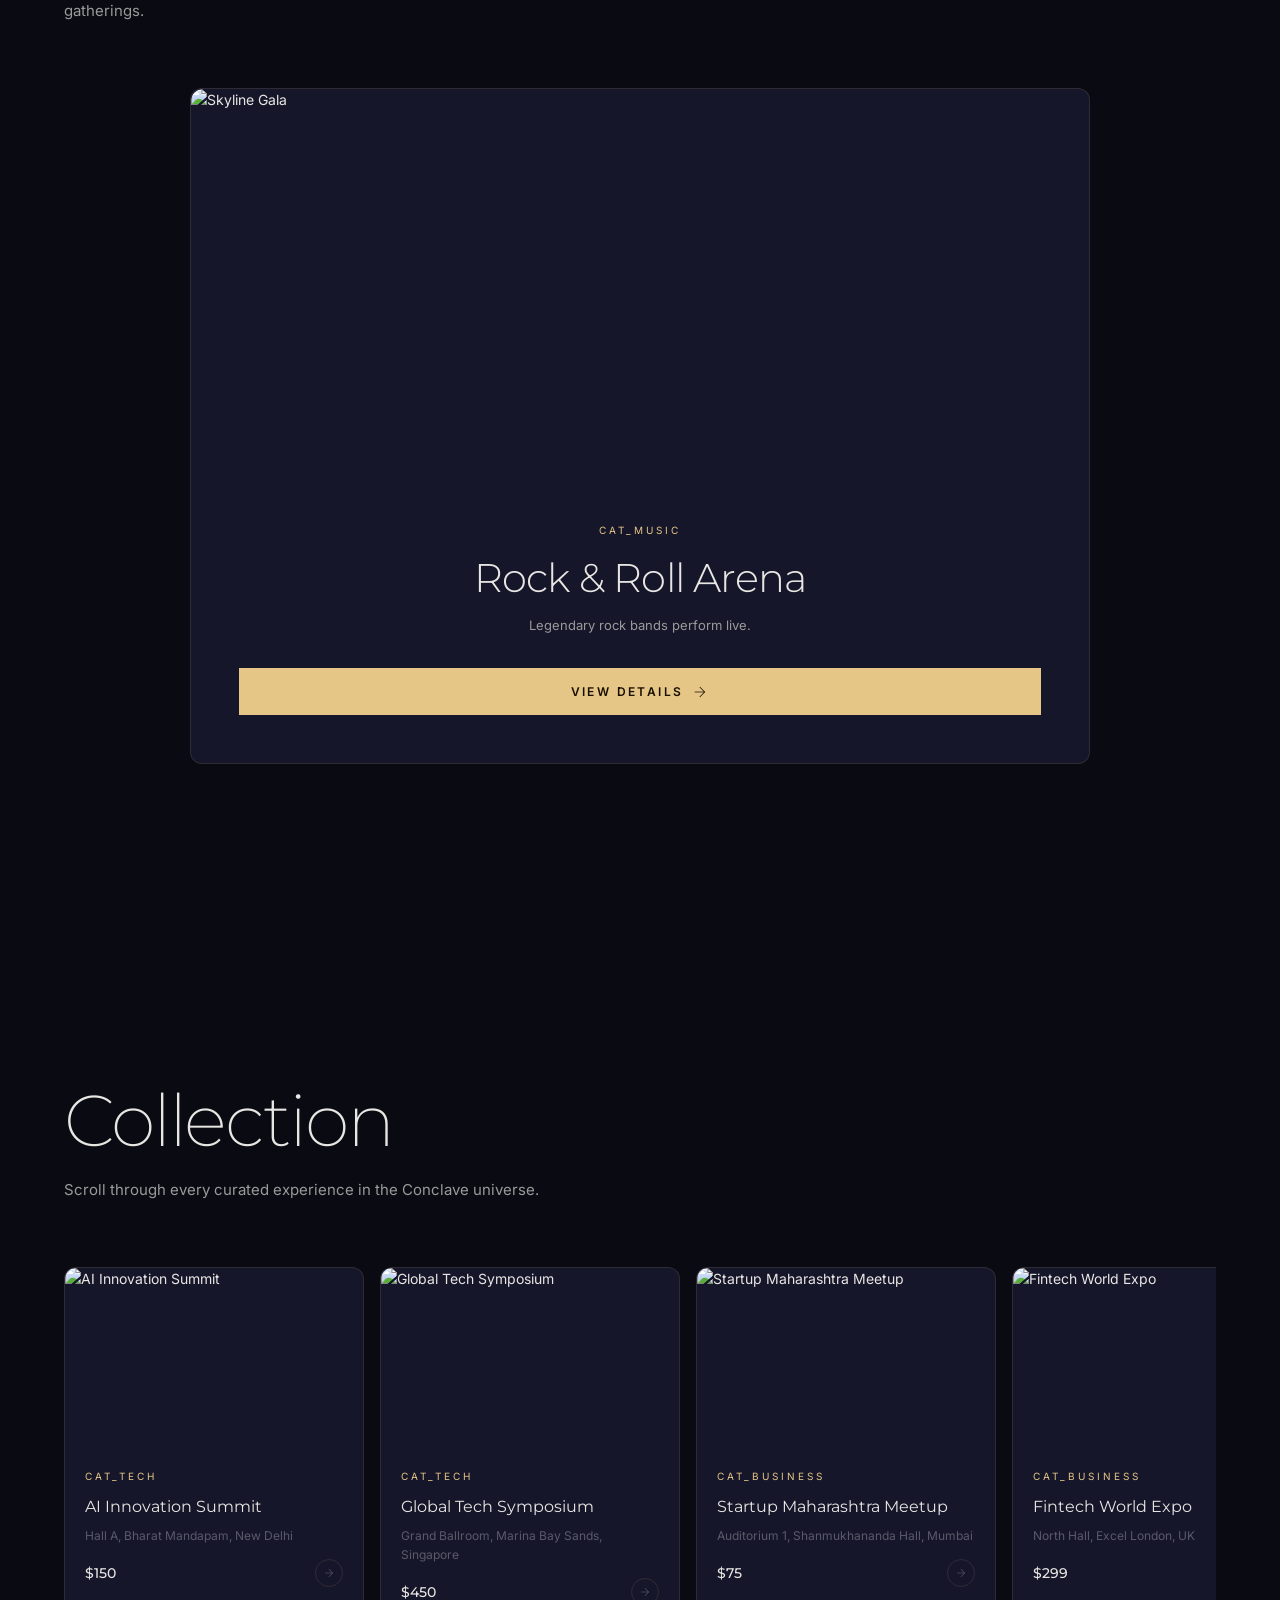
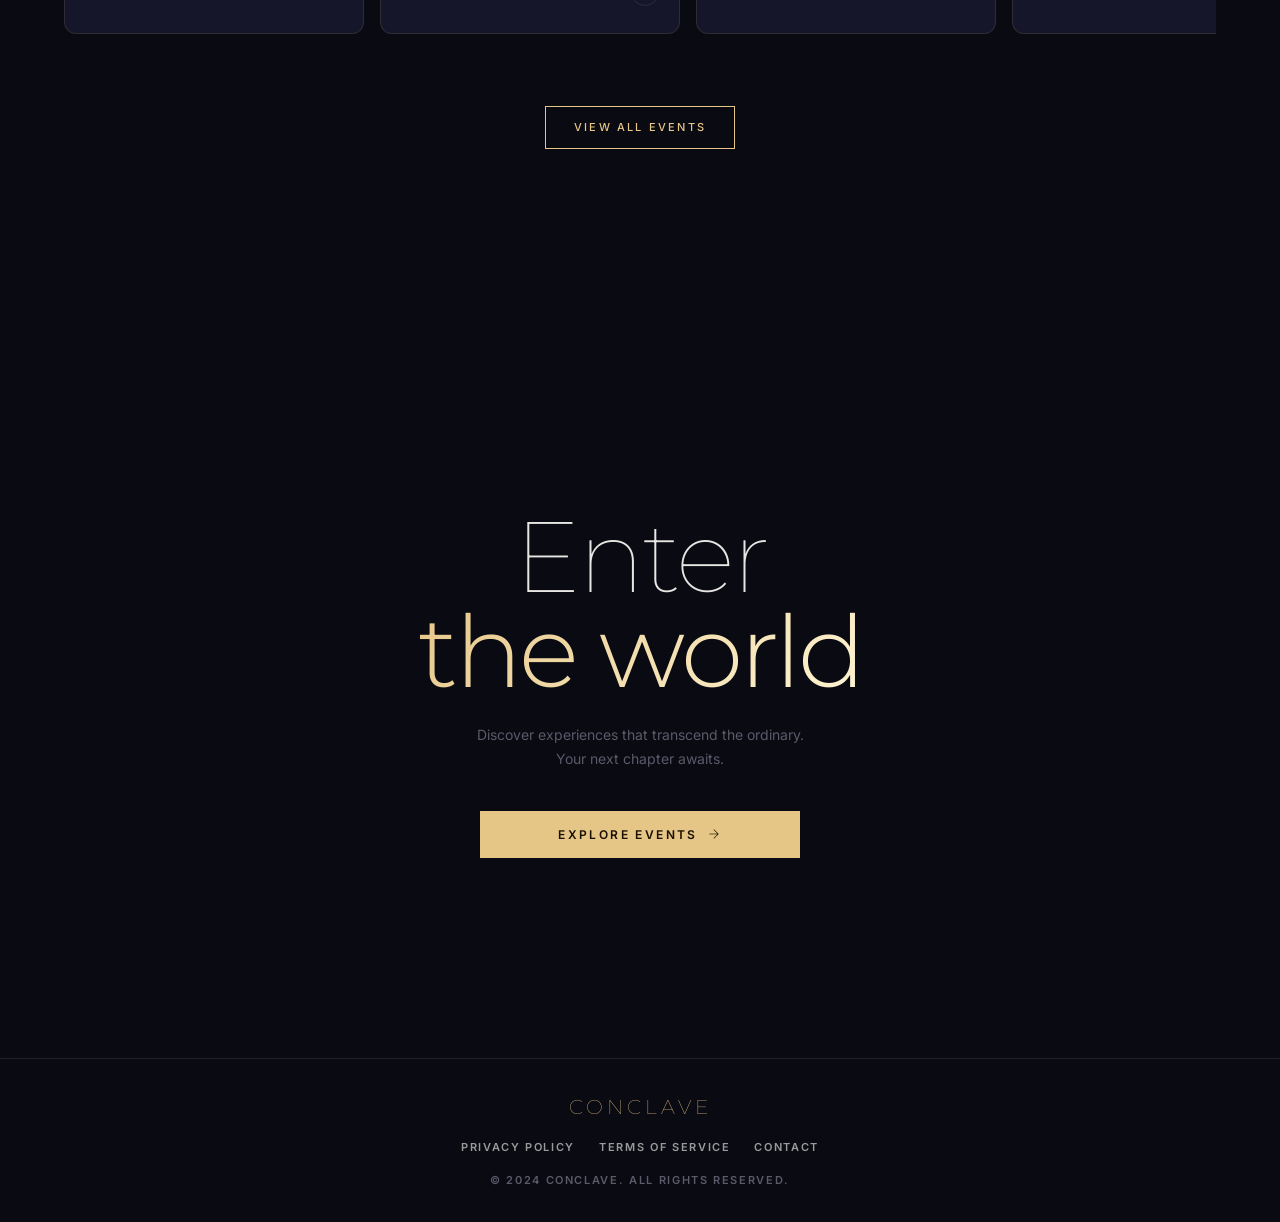
==== commit 95df6fa3: "feat(mobile-ui): polish mobile header, convert stats strip to 2-column grid, reposition FAB and disa" ====
--- a/index.html
+++ b/index.html
@@ -504,7 +504,11 @@
             }
             .span-2 { grid-column: span 1; }
             .editions-section { padding: 100px 20px; }
-            .stats-strip { flex-direction: column; gap: 32px; }
+            .stats-strip {
+                display: grid;
+                grid-template-columns: repeat(2, 1fr);
+                gap: 32px 24px;
+            }
             .scroll-event-card { flex: 0 0 260px; }
             .pill-nav { display: none; }
             .editions-hero-anchor-row { display: none; }
--- a/css/styles.css
+++ b/css/styles.css
@@ -18,6 +18,7 @@
     --gold-dim: #c9a85e;
     --gold-glow: rgba(230, 198, 135, 0.15);
     --gold-subtle: rgba(230, 198, 135, 0.08);
+    --violet-glow: rgba(123, 104, 238, 0.15);
     --violet: #7B68EE;
     --violet-dim: #5a4cc7;
     --cyan: #00d4ff;
@@ -99,59 +100,140 @@
 
     /* Theme Transition */
     --theme-transition: background 0.4s var(--ease-out-expo), color 0.4s var(--ease-out-expo), border-color 0.4s var(--ease-out-expo), box-shadow 0.4s var(--ease-out-expo);
-}
-
-/* ── Light Theme: "Champagne Dawn" ─────────────────────────── */
+
+    /* Semantic design tokens */
+    --surface-primary: var(--bg-void);
+    --surface-secondary: var(--bg-deep);
+    --surface-raised: var(--bg-surface-raised);
+
+    --color-primary: var(--gold);
+    --color-primary-hover: var(--gold-dim);
+
+    --btn-primary-hover-bg: white;
+    --btn-primary-hover-text: var(--bg-void);
+    --btn-outline-bg: transparent;
+
+    --btn-ghost-text: var(--gold);
+    --btn-ghost-hover-bg: var(--gold-subtle);
+    --btn-ghost-hover-border: var(--gold);
+
+    --focus-ring: 0 0 0 2px var(--gold-glow);
+
+    --modal-overlay-bg: rgba(10, 10, 18, 0.8);
+
+    --chat-window-bg: var(--bg-deep);
+    --chat-header-bg: var(--bg-surface);
+    --chat-header-text: var(--gold);
+    --chat-bot-bubble-bg: var(--bg-surface);
+
+    --featured-overlay-bg: linear-gradient(to top, rgba(10, 10, 18, 0.95) 0%, rgba(10, 10, 18, 0.2) 50%, transparent 100%);
+
+    --empty-state-bg: rgba(26, 26, 46, 0.3);
+
+    --text-disabled: var(--text-muted);
+}
+
+/* ── Light Theme: "Parchment & Gold" — Maximum Contrast Edition ───── */
 [data-theme="light"] {
-    /* Core Palette - Premium Cashmere & Taupe */
-    --bg-void: #D6D0C4;
-    --bg-deep: #CAC4B6;
-    --bg-surface: #BEB7A9;
-    --bg-surface-raised: #B4ACA0;
-    --bg-surface-high: #A69E92;
-    --bg-card: #EAE5DB;
-
-    /* Accent Colors - Burnished Gold & Jewel Tones */
-    --gold: #9C7014;
-    --gold-dim: #7A570F;
-    --gold-glow: rgba(156, 112, 20, 0.25);
-    --gold-subtle: rgba(156, 112, 20, 0.15);
-    --violet: #5A4BBD;
-    --violet-dim: #453896;
-    --cyan: #007B9E;
-    --cyan-dim: #005F7A;
-    --nebula: #7A4B91;
-    --aurora-green: #008B4B;
-    --aurora-pink: #A82469;
-
-    /* Text Colors - Deep Espresso (No pure black) */
-    --text-primary: #26231E;
-    --text-secondary: #4A463F;
-    --text-muted: #6B655D;
-    --text-gold: #9C7014;
-    --text-on-gold: #FDFBF7;
-
-    /* Borders & Outlines - Burnished warmth */
-    --border-subtle: rgba(156, 112, 20, 0.20);
-    --border-medium: rgba(156, 112, 20, 0.45);
-    --border-hover: rgba(156, 112, 20, 0.85);
-    --glass-border: rgba(156, 112, 20, 0.25);
-
-    /* Glass Effects - Translucent Cashmere */
-    --glass-bg: rgba(234, 229, 219, 0.65);
-    --glass-bg-heavy: rgba(234, 229, 219, 0.88);
-    --glass-blur: 24px;
-
-    /* Shadows - Deep, soft, expensive */
-    --shadow-card: 0 12px 40px rgba(42, 39, 35, 0.12);
-    --shadow-float: 0 24px 64px rgba(42, 39, 35, 0.18);
-    --shadow-glow-gold: 0 0 50px rgba(156, 112, 20, 0.35);
-    --shadow-glow-violet: 0 0 50px rgba(90, 75, 189, 0.25);
-
-    /* Particle colors for Three.js - darker gold for visibility */
-    --particle-bg: #EAE5DB;
-    --particle-color: 156, 112, 20;
-    --particle-ambient-color: 156, 112, 20;
+    /* === BACKGROUND LAYERS — Distinct, Visible Separation === */
+    --bg-void: #F8F6F2;
+    --bg-deep: #F2EEE7;
+    --bg-surface: #FFFFFF;
+    --bg-surface-raised: #FFFFFF;
+    --bg-surface-high: #EAE6DF;
+    --bg-card: #FFFFFF;
+
+    /* === SEMANTIC SURFACE TOKENS === */
+    --surface-primary: var(--bg-void);
+    --surface-secondary: var(--bg-deep);
+    --surface-raised: var(--bg-surface-raised);
+
+    /* === GOLD ACCENT SYSTEM — Vibrant, Unmissable === */
+    --gold: #E6C687;
+    --gold-dim: #C9A85E;
+    --text-gold: #A67C00;
+    --text-on-gold: #1A1A1A;
+    --gold-glow: rgba(230, 198, 135, 0.25);
+    --gold-subtle: rgba(230, 198, 135, 0.12);
+    --violet-glow: rgba(90, 76, 199, 0.15);
+
+    --color-primary: var(--gold);
+    --color-primary-hover: var(--gold-dim);
+
+    /* === SECONDARY ACCENTS — Visible with High Contrast === */
+    --violet: #5A4CC7;
+    --violet-dim: #4135A1;
+    --cyan: #008BA3;
+    --cyan-dim: #007388;
+    --nebula: #5C3A7A;
+    --aurora-green: #008746;
+    --aurora-pink: #C42D5E;
+
+    /* === TEXT HIERARCHY === */
+    --text-primary: #1A1A1A;
+    --text-secondary: #5C5C5C;
+    --text-muted: #8E8E8E;
+    --text-disabled: #B5B5B5;
+
+    /* === BORDERS — Clearly Visible === */
+    --border-subtle: #E6E2DA;
+    --border-medium: #E6E2DA;
+    --border-hover: #D7D0C4;
+    --glass-border: rgba(230, 226, 218, 0.6);
+
+    /* === GLASSMORPHISM — Defined, Premium === */
+    --glass-bg: rgba(255, 255, 255, 0.7);
+    --glass-bg-heavy: rgba(255, 255, 255, 0.95);
+    --glass-blur: 20px;
+
+    /* === SHADOW SYSTEM === */
+    --shadow-card: 0 2px 8px rgba(26, 26, 26, 0.04), 
+                   0 8px 24px rgba(26, 26, 26, 0.06);
+    --shadow-float: 0 8px 32px rgba(26, 26, 26, 0.08), 
+                    0 24px 64px rgba(26, 26, 26, 0.12);
+    --shadow-glow-gold: 0 0 0 2px rgba(230, 198, 135, 0.3), 
+                        0 0 24px rgba(230, 198, 135, 0.15);
+    --shadow-glow-violet: 0 0 0 2px rgba(90, 76, 199, 0.30), 
+                          0 0 24px rgba(90, 76, 199, 0.15);
+
+    /* === TOAST/NOTIFICATION COLORS === */
+    --success-glow: 0 0 0 2px rgba(0, 135, 70, 0.2), 
+                    0 0 24px rgba(0, 135, 70, 0.1);
+    --success-border: var(--border-hover);
+    --error-glow: 0 0 0 2px rgba(196, 45, 94, 0.2), 
+                  0 0 24px rgba(196, 45, 94, 0.1);
+    --error-border: rgba(196, 45, 94, 0.3);
+    --info-glow: 0 0 0 2px rgba(0, 139, 163, 0.2), 
+                 0 0 24px rgba(0, 139, 163, 0.1);
+    --info-border: rgba(0, 139, 163, 0.3);
+
+    /* === HOVERS & FOCUS === */
+    --btn-primary-hover-bg: var(--gold-dim);
+    --btn-primary-hover-text: var(--text-on-gold);
+    --btn-outline-bg: #FFFFFF;
+
+    --btn-ghost-text: var(--text-primary);
+    --btn-ghost-hover-bg: var(--bg-deep);
+    --btn-ghost-hover-border: var(--border-hover);
+
+    --focus-ring: 0 0 0 2px rgba(230, 198, 135, 0.4);
+
+    /* === COMPONENT OVERRIDES === */
+    --modal-overlay-bg: rgba(26, 26, 26, 0.4);
+
+    --chat-window-bg: #FFFFFF;
+    --chat-header-bg: var(--gold);
+    --chat-header-text: var(--text-on-gold);
+    --chat-bot-bubble-bg: var(--bg-deep);
+
+    --featured-overlay-bg: linear-gradient(to top, rgba(248, 246, 242, 0.95) 0%, rgba(248, 246, 242, 0.25) 50%, transparent 100%);
+
+    --empty-state-bg: var(--bg-deep);
+
+    /* === THREE.JS / WEBGL SYNC === */
+    --particle-bg: #F8F6F2;
+    --particle-color: 230, 198, 135;
+    --particle-ambient-color: 230, 198, 135;
 }
 
 /* Dark theme explicit (for clarity) */
@@ -159,6 +241,12 @@
     --particle-bg: #0a0a12;
     --particle-color: 230, 198, 135;
     --particle-ambient-color: 230, 198, 135;
+    --success-glow: var(--gold-glow);
+    --success-border: var(--border-hover);
+    --error-glow: rgba(239, 68, 68, 0.15);
+    --error-border: rgba(239, 68, 68, 0.3);
+    --info-glow: rgba(123, 104, 238, 0.15);
+    --info-border: rgba(123, 104, 238, 0.3);
 }
 
 /* Global theme transition */
@@ -194,6 +282,12 @@
     background-color: var(--bg-void);
     overflow-x: hidden;
     min-height: 100vh;
+    display: flex;
+    flex-direction: column;
+}
+
+main {
+    flex: 1;
 }
 
 a {
@@ -234,7 +328,7 @@
 .text-display-hero {
     font-family: var(--font-display);
     font-size: clamp(48px, 10vw, 120px);
-    font-weight: 100;
+    font-weight: 300;
     letter-spacing: 0.25em;
     text-transform: uppercase;
     line-height: 1.0;
@@ -242,8 +336,8 @@
 
 .text-display-lg {
     font-family: var(--font-display);
-    font-size: clamp(36px, 5vw, 56px);
-    font-weight: 200;
+    font-size: clamp(28px, 5vw, 56px);
+    font-weight: 300;
     letter-spacing: 0.1em;
     text-transform: uppercase;
     line-height: 1.2;
@@ -251,7 +345,7 @@
 
 .text-display-md {
     font-family: var(--font-display);
-    font-size: clamp(24px, 3vw, 36px);
+    font-size: clamp(20px, 3vw, 36px);
     font-weight: 300;
     letter-spacing: 0.05em;
     line-height: 1.3;
@@ -259,7 +353,7 @@
 
 .text-display-sm {
     font-family: var(--font-display);
-    font-size: clamp(18px, 2vw, 28px);
+    font-size: clamp(16px, 2vw, 28px);
     font-weight: 300;
     letter-spacing: 0.03em;
     line-height: 1.4;
@@ -267,7 +361,7 @@
 
 .text-headline {
     font-family: var(--font-display);
-    font-size: clamp(20px, 2.5vw, 24px);
+    font-size: clamp(16px, 2.5vw, 24px);
     font-weight: 300;
     letter-spacing: 0.05em;
     line-height: 1.3;
@@ -304,7 +398,7 @@
     text-transform: uppercase;
 }
 
-.text-gold { color: var(--gold); }
+.text-gold { color: var(--text-gold, var(--gold)); }
 .text-muted { color: var(--text-muted); }
 .text-secondary { color: var(--text-secondary); }
 
@@ -322,7 +416,7 @@
 
 @media (max-width: 768px) {
     .container {
-        padding: 0 var(--space-lg);
+        padding: 0 16px;
     }
 }
 
@@ -338,7 +432,7 @@
     }
 }
 
-@media (max-width: 640px) {
+@media (max-width: 768px) {
     .grid-events {
         grid-template-columns: 1fr;
     }
@@ -429,11 +523,12 @@
 .nav-brand {
     font-family: var(--font-display);
     font-size: 28px;
-    font-weight: 100;
-    color: var(--gold);
+    font-weight: 400;
+    color: var(--text-gold, var(--gold));
     letter-spacing: 0.25em;
     text-transform: uppercase;
     transition: opacity 0.3s;
+    text-shadow: 0 0 24px var(--gold-glow);
 }
 
 .nav-brand:hover {
@@ -465,7 +560,7 @@
 
 .nav-link:hover,
 .nav-link.active {
-    color: var(--gold);
+    color: var(--text-gold, var(--gold));
 }
 
 .nav-link.active::after {
@@ -475,7 +570,7 @@
     left: 0;
     width: 100%;
     height: 1px;
-    background: var(--gold);
+    background: var(--text-gold, var(--gold));
 }
 
 .nav-actions {
@@ -497,7 +592,7 @@
 }
 
 .nav-icon-btn:hover {
-    color: var(--gold);
+    color: var(--text-gold, var(--gold));
 }
 
 .nav-avatar {
@@ -523,6 +618,14 @@
 /* Mobile Menu */
 .mobile-menu-btn {
     display: none;
+    background: transparent;
+    border: none;
+    color: var(--text-primary);
+    cursor: pointer;
+    align-items: center;
+    justify-content: center;
+    padding: var(--space-sm);
+    transition: var(--theme-transition);
 }
 
 @media (max-width: 768px) {
@@ -535,7 +638,7 @@
     position: fixed;
     inset: 0;
     z-index: calc(var(--z-nav) - 1);
-    background: rgba(10, 10, 18, 0.97);
+    background: var(--glass-bg-heavy);
     backdrop-filter: blur(30px);
     display: flex;
     flex-direction: column;
@@ -601,7 +704,7 @@
     font-family: var(--font-display);
     font-size: clamp(60px, 12vw, 160px);
     font-weight: 100;
-    color: var(--gold);
+    color: var(--text-gold, var(--gold));
     letter-spacing: 0.3em;
     text-transform: uppercase;
     opacity: 0;
@@ -646,7 +749,7 @@
 .scroll-line {
     width: 1px;
     height: 40px;
-    background: linear-gradient(to bottom, var(--gold), transparent);
+    background: linear-gradient(to bottom, var(--text-gold, var(--gold)), transparent);
     animation: scrollPulse 2s ease infinite;
 }
 
@@ -788,12 +891,21 @@
     justify-content: space-between;
 }
 
+@media (max-width: 768px) {
+    .event-card-image {
+        height: 180px;
+    }
+    .event-card-body {
+        padding: 16px;
+    }
+}
+
 .event-card-meta {
     font-size: 11px;
     font-weight: 600;
     letter-spacing: 0.2em;
     text-transform: uppercase;
-    color: var(--gold);
+    color: var(--text-gold, var(--gold));
     margin-bottom: var(--space-sm);
 }
 
@@ -832,7 +944,7 @@
     font-weight: 500;
     letter-spacing: 0.1em;
     text-transform: uppercase;
-    color: var(--gold);
+    color: var(--text-gold, var(--gold));
     margin-top: auto;
     padding-top: var(--space-md);
 }
@@ -842,7 +954,7 @@
     font-weight: 600;
     letter-spacing: 0.2em;
     text-transform: uppercase;
-    color: var(--gold);
+    color: var(--text-gold, var(--gold));
     display: flex;
     align-items: center;
     gap: 8px;
@@ -897,7 +1009,7 @@
 .featured-card-overlay {
     position: absolute;
     inset: 0;
-    background: linear-gradient(to top, rgba(10, 10, 18, 0.95) 0%, rgba(10, 10, 18, 0.2) 50%, transparent 100%);
+    background: var(--featured-overlay-bg);
 }
 
 .featured-card-content {
@@ -916,8 +1028,8 @@
 .featured-badge {
     display: inline-block;
     padding: 4px 12px;
-    border: 1px solid var(--border-medium);
-    color: var(--gold);
+    border: 1px solid var(--text-gold, var(--border-medium));
+    color: var(--text-gold, var(--gold));
     font-size: 11px;
     font-weight: 600;
     letter-spacing: 0.2em;
@@ -961,7 +1073,7 @@
     width: 16px;
     height: 5px;
     border-radius: 3px;
-    background: var(--gold);
+    background: var(--text-gold, var(--gold));
 }
 
 /* ── Filter Bar ────────────────────────────────────────────── */
@@ -990,12 +1102,12 @@
 
 .filter-btn:hover {
     border-color: var(--border-hover);
-    color: var(--gold);
+    color: var(--text-gold, var(--gold));
 }
 
 .filter-btn.active {
-    border-color: var(--gold);
-    color: var(--gold);
+    border-color: var(--text-gold, var(--gold));
+    color: var(--text-gold, var(--gold));
     background: var(--gold-subtle);
 }
 
@@ -1008,11 +1120,12 @@
     text-transform: uppercase;
     letter-spacing: 0.1em;
     border-radius: var(--radius-sm);
-    transition: border-color 0.3s;
+    transition: border-color 0.3s, box-shadow 0.3s;
 }
 
 .filter-date:focus {
     border-color: var(--gold);
+    box-shadow: var(--focus-ring);
 }
 
 /* ── Buttons ───────────────────────────────────────────────── */
@@ -1035,8 +1148,8 @@
 }
 
 .btn-primary:hover {
-    background: white;
-    color: var(--bg-void);
+    background: var(--btn-primary-hover-bg, white);
+    color: var(--btn-primary-hover-text, var(--bg-void));
 }
 
 .btn-primary:active {
@@ -1053,14 +1166,14 @@
     align-items: center;
     justify-content: center;
     gap: 8px;
-    background: transparent;
-    color: var(--gold);
+    background: var(--btn-outline-bg, transparent);
+    color: var(--text-gold, var(--gold));
     padding: 12px 28px;
     font-size: 11px;
     font-weight: 500;
     letter-spacing: 0.2em;
     text-transform: uppercase;
-    border: 1px solid var(--gold);
+    border: 1px solid var(--text-gold, var(--gold));
     cursor: pointer;
     transition: all 0.3s;
 }
@@ -1074,7 +1187,7 @@
     align-items: center;
     gap: 8px;
     background: transparent;
-    color: var(--gold);
+    color: var(--btn-ghost-text, var(--gold));
     padding: 8px 20px;
     font-size: 11px;
     font-weight: 600;
@@ -1086,8 +1199,15 @@
 }
 
 .btn-ghost:hover {
-    border-color: var(--gold);
-    background: var(--gold-subtle);
+    border-color: var(--btn-ghost-hover-border, var(--gold));
+    background: var(--btn-ghost-hover-bg, var(--gold-subtle));
+}
+
+.btn-primary:focus-visible,
+.btn-outline:focus-visible,
+.btn-ghost:focus-visible {
+    outline: none;
+    box-shadow: var(--focus-ring);
 }
 
 /* ── Form Inputs ───────────────────────────────────────────── */
@@ -1108,12 +1228,12 @@
 
 .form-input {
     width: 100%;
-    background: transparent;
+    background: var(--bg-surface);
     border: 1px solid var(--border-subtle);
     padding: 12px 16px;
     font-size: 14px;
     color: var(--text-primary);
-    transition: border-color 0.3s;
+    transition: border-color 0.3s, box-shadow 0.3s;
     border-radius: 0;
 }
 
@@ -1123,10 +1243,23 @@
 
 .form-input:focus {
     border-color: var(--gold);
+    box-shadow: var(--focus-ring);
+}
+
+.form-input:disabled {
+    background: var(--bg-deep);
+    color: var(--text-disabled);
+    cursor: not-allowed;
+    border-color: var(--border-subtle);
+}
+
+.form-input option {
+    background: var(--bg-surface);
+    color: var(--text-primary);
 }
 
 .form-group:focus-within .form-label {
-    color: var(--gold);
+    color: var(--text-gold, var(--gold));
 }
 
 /* Payment Method Radio */
@@ -1147,7 +1280,7 @@
     padding: 14px;
     text-align: center;
     transition: all 0.3s;
-    background: transparent;
+    background: var(--bg-surface);
 }
 
 .payment-option-card:hover {
@@ -1199,7 +1332,7 @@
     font-family: var(--font-display);
     font-size: 52px;
     font-weight: 200;
-    color: var(--gold);
+    color: var(--text-gold, var(--gold));
     line-height: 1;
     letter-spacing: 0.05em;
 }
@@ -1207,7 +1340,7 @@
 .booking-widget-badge {
     font-size: 10px;
     font-weight: 600;
-    color: var(--gold);
+    color: var(--text-gold, var(--gold));
     background: var(--gold-subtle);
     padding: 4px 10px;
     letter-spacing: 0.15em;
@@ -1243,12 +1376,15 @@
     bottom: 0;
     left: 0;
     width: 100%;
-    background: var(--bg-surface-raised);
+    background: var(--glass-bg-heavy);
+    backdrop-filter: blur(24px);
+    -webkit-backdrop-filter: blur(24px);
     border-top: 1px solid var(--border-subtle);
-    padding: var(--space-md) var(--space-lg);
+    padding: 16px 24px calc(16px + env(safe-area-inset-bottom)) 24px;
     z-index: var(--z-sticky);
     justify-content: space-between;
     align-items: center;
+    box-shadow: 0 -10px 40px rgba(0, 0, 0, 0.1);
 }
 
 @media (max-width: 768px) {
@@ -1308,7 +1444,7 @@
 }
 
 .modal-close:hover {
-    color: var(--gold);
+    color: var(--text-gold, var(--gold));
 }
 
 /* ── Section Headers ───────────────────────────────────────── */
@@ -1317,14 +1453,14 @@
     font-weight: 600;
     letter-spacing: 0.2em;
     text-transform: uppercase;
-    color: var(--gold);
+    color: var(--text-gold, var(--gold));
     margin-bottom: var(--space-md);
 }
 
 .section-title {
     font-family: var(--font-display);
-    font-size: clamp(36px, 5vw, 56px);
-    font-weight: 100;
+    font-size: clamp(24px, 5vw, 56px);
+    font-weight: 300;
     color: var(--text-primary);
     text-transform: uppercase;
     letter-spacing: 0.1em;
@@ -1448,14 +1584,17 @@
 }
 
 .perk-card {
+    background: var(--bg-card);
     border: 1px solid var(--border-subtle);
     padding: var(--space-xl);
     border-radius: var(--radius-lg);
-    transition: background 0.5s;
+    transition: background 0.5s, border-color 0.4s, box-shadow 0.4s;
 }
 
 .perk-card:hover {
     background: var(--bg-surface-raised);
+    border-color: var(--border-hover);
+    box-shadow: var(--shadow-card);
 }
 
 .perk-card .material-symbols-outlined {
@@ -1771,7 +1910,7 @@
 /* ── Footer ────────────────────────────────────────────────── */
 .footer {
     border-top: 1px solid var(--border-subtle);
-    padding: var(--space-4xl) var(--space-3xl);
+    padding: var(--space-xl) var(--space-lg);
     display: flex;
     flex-direction: column;
     align-items: center;
@@ -1779,22 +1918,34 @@
     background: var(--bg-void);
 }
 
+@media (max-width: 768px) {
+    .footer {
+        padding: var(--space-lg) var(--space-md);
+    }
+}
+
 .footer-brand {
     font-family: var(--font-display);
-    font-size: 24px;
+    font-size: 20px;
     font-weight: 100;
-    color: var(--gold);
+    color: var(--text-gold, var(--gold));
     letter-spacing: 0.2em;
     text-transform: uppercase;
-    margin-bottom: var(--space-xl);
+    margin-bottom: var(--space-md);
 }
 
 .footer-links {
     display: flex;
-    gap: var(--space-2xl);
-    margin-bottom: var(--space-xl);
+    gap: var(--space-lg);
+    margin-bottom: var(--space-md);
     flex-wrap: wrap;
     justify-content: center;
+}
+
+@media (max-width: 768px) {
+    .footer-links {
+        gap: var(--space-sm) var(--space-md);
+    }
 }
 
 .footer-link {
@@ -1807,7 +1958,7 @@
 }
 
 .footer-link:hover {
-    color: var(--gold);
+    color: var(--text-gold, var(--gold));
 }
 
 .footer-copy {
@@ -1835,11 +1986,18 @@
 .concierge-card {
     padding: var(--space-2xl);
     background: var(--bg-surface-raised);
+    border: 1px solid var(--border-subtle);
     display: flex;
     flex-direction: column;
     justify-content: space-between;
     min-height: 360px;
     border-radius: var(--radius-md);
+    transition: border-color 0.4s, box-shadow 0.4s;
+}
+
+.concierge-card:hover {
+    border-color: var(--border-hover);
+    box-shadow: var(--shadow-card);
 }
 
 .concierge-image {
@@ -1861,7 +2019,7 @@
     padding: var(--space-4xl) var(--space-xl);
     border: 1px dashed var(--border-subtle);
     border-radius: var(--radius-xl);
-    background: rgba(26, 26, 46, 0.3);
+    background: var(--empty-state-bg);
 }
 
 .empty-state .material-symbols-outlined {
@@ -2082,12 +2240,12 @@
 /* ── Responsive Chat Widget ────────────────────────────────── */
 @media (max-width: 768px) {
     .chat-widget {
-        right: 12px;
-        bottom: 80px;
+        right: 16px;
+        bottom: calc(16px + env(safe-area-inset-bottom));
     }
 
     .chat-window {
-        width: calc(100vw - 24px);
+        width: calc(100vw - 32px);
         max-width: 380px;
         height: 60vh;
         max-height: 480px;
@@ -2163,3 +2321,367 @@
     opacity: 1;
     pointer-events: auto;
 }
+
+/* ── Checkout Modal ────────────────────────────────────────── */
+.checkout-modal-overlay {
+    position: fixed;
+    inset: 0;
+    background: rgba(0, 0, 0, 0.6);
+    backdrop-filter: blur(10px);
+    -webkit-backdrop-filter: blur(10px);
+    z-index: 10000;
+    display: flex;
+    justify-content: flex-end;
+    opacity: 0;
+    pointer-events: none;
+    transition: opacity 0.4s cubic-bezier(0.16, 1, 0.3, 1);
+}
+
+.checkout-modal-overlay.active {
+    opacity: 1;
+    pointer-events: auto;
+}
+
+.checkout-modal {
+    background: var(--bg-surface);
+    width: 100%;
+    max-width: 500px;
+    height: 100vh;
+    border-left: 1px solid var(--border-subtle);
+    padding: 40px;
+    overflow-y: auto;
+    transform: translateX(100%);
+    transition: transform 0.5s cubic-bezier(0.16, 1, 0.3, 1);
+    display: flex;
+    flex-direction: column;
+}
+
+.checkout-modal-overlay.active .checkout-modal {
+    transform: translateX(0);
+}
+
+.checkout-modal-close {
+    background: none;
+    border: none;
+    color: var(--text-secondary);
+    cursor: pointer;
+    padding: 8px;
+    margin-left: auto;
+    display: flex;
+    transition: color 0.2s;
+}
+
+.checkout-modal-close:hover {
+    color: var(--text-primary);
+}
+
+@media (max-width: 768px) {
+    .checkout-modal {
+        max-width: 100%;
+        padding: 24px;
+    }
+}
+
+/* ── Home Page / Event Discovery Custom Overrides ─────────── */
+[data-theme="light"] .bento-label {
+    color: var(--text-gold, var(--gold));
+}
+
+[data-theme="light"] .editions-cta h2 em {
+    background: linear-gradient(135deg, var(--text-gold), #b38600);
+    -webkit-background-clip: text;
+    -webkit-text-fill-color: transparent;
+    background-clip: text;
+}
+
+[data-theme="light"] .anchor-chip:hover {
+    border-color: var(--text-gold, var(--gold));
+    color: var(--text-gold, var(--gold));
+}
+
+[data-theme="light"] #globe-container {
+    background: radial-gradient(circle at center, #E0F2FE 0%, #F8F6F2 80%);
+}
+
+/* ── Bookings Page Custom Overrides ─────────────────────────── */
+[data-theme="light"] body .booking-ticket:hover {
+    border-color: var(--text-gold, var(--gold));
+    box-shadow: var(--shadow-glow-gold);
+}
+
+[data-theme="light"] body .ticket-category,
+[data-theme="light"] body .ticket-month,
+[data-theme="light"] body .ticket-info-row .material-symbols-outlined,
+[data-theme="light"] body .empty-portal .material-symbols-outlined {
+    color: var(--text-gold, var(--gold));
+}
+
+[data-theme="light"] body .ticket-btn.primary {
+    background: var(--gold);
+    color: var(--text-on-gold);
+    border-color: var(--gold);
+}
+
+[data-theme="light"] body .ticket-btn.primary:hover {
+    background: var(--gold-dim);
+    color: var(--text-on-gold);
+    border-color: var(--gold-dim);
+}
+
+[data-theme="light"] body .ticket-btn:not(.primary) {
+    background: var(--bg-surface);
+    color: var(--text-primary);
+    border-color: var(--border-subtle);
+}
+
+[data-theme="light"] body .ticket-btn:not(.primary):hover {
+    background: var(--bg-surface-raised);
+    color: var(--text-primary);
+    border-color: var(--border-hover);
+}
+
+/* ── Settings / Profile Custom Overrides ────────────────────── */
+[data-theme="light"] body .settings-nav-item:hover,
+[data-theme="light"] body .settings-nav-item.active {
+    background-color: var(--bg-deep);
+    color: var(--text-gold, var(--gold));
+}
+
+[data-theme="light"] body .form-input:focus {
+    border-color: var(--gold);
+    box-shadow: var(--focus-ring);
+    background: var(--bg-surface);
+}
+
+[data-theme="light"] body .toggle-switch.active {
+    background: var(--gold);
+    border-color: var(--gold-dim);
+}
+
+/* ── Admin Dashboard & CRUD Overrides ───────────────────────── */
+[data-theme="light"] body .admin-table tr:hover td {
+    background: var(--bg-deep);
+}
+
+[data-theme="light"] body .admin-action-btn:hover {
+    border-color: var(--text-gold, var(--gold));
+    color: var(--text-gold, var(--gold));
+}
+
+[data-theme="light"] body .modal-overlay {
+    background: rgba(26, 26, 26, 0.4);
+}
+
+[data-theme="light"] body .modal-box {
+    box-shadow: var(--shadow-float);
+}
+
+[data-theme="light"] body .btn-cancel:hover {
+    border-color: var(--text-gold, var(--gold));
+    color: var(--text-primary);
+}
+
+[data-theme="light"] body .btn-danger {
+    background: rgba(196, 45, 94, 0.10);
+    color: var(--aurora-pink);
+}
+
+[data-theme="light"] body .btn-danger:hover {
+    background: rgba(196, 45, 94, 0.15);
+    box-shadow: var(--error-glow);
+}
+
+[data-theme="light"] body .itinerary-num-display {
+    color: var(--text-gold, var(--gold)) !important;
+}
+
+/* ── Sidebar / Drawer Custom Overrides ──────────────────────── */
+[data-theme="light"] body #profile-close-btn,
+[data-theme="light"] body .sidebar-avatar,
+[data-theme="light"] body .sidebar-item-card .flex span.material-symbols-outlined {
+    color: var(--text-gold, var(--gold));
+}
+
+/* ── Toast Notifications Custom Overrides ───────────────────── */
+[data-theme="light"] body .toast-success {
+    background: var(--gold-glow);
+    border-color: var(--gold-subtle);
+}
+
+[data-theme="light"] body .toast-success .toast-icon {
+    color: var(--text-gold, var(--gold));
+}
+
+[data-theme="light"] body .toast-error {
+    background: rgba(196, 45, 94, 0.1);
+    border-color: rgba(196, 45, 94, 0.2);
+}
+
+[data-theme="light"] body .toast-error .toast-icon {
+    color: var(--aurora-pink);
+}
+
+/* ── Chat Widget Custom Overrides ───────────────────────────── */
+[data-theme="light"] .chat-toggle {
+    box-shadow: 0 4px 20px rgba(230, 198, 135, 0.3);
+}
+
+[data-theme="light"] .chat-toggle:hover {
+    background: var(--gold-dim);
+}
+
+[data-theme="light"] .chat-toggle:focus-visible {
+    outline: 2px solid var(--text-gold, var(--gold));
+    outline-offset: 2px;
+}
+
+[data-theme="light"] .chat-window {
+    background: var(--bg-deep);
+    border: 1px solid var(--border-subtle);
+    box-shadow: var(--shadow-float);
+}
+
+[data-theme="light"] .chat-header {
+    background: var(--bg-surface);
+    border-bottom: 1px solid var(--border-subtle);
+}
+
+[data-theme="light"] .chat-header-title {
+    color: var(--text-gold, var(--gold));
+}
+
+[data-theme="light"] .chat-close {
+    background: none;
+    border: none;
+    color: var(--text-secondary);
+    cursor: pointer;
+    transition: color 0.3s;
+    padding: 0;
+    display: flex;
+    align-items: center;
+    justify-content: center;
+}
+
+[data-theme="light"] .chat-close:hover {
+    color: var(--text-primary);
+}
+
+[data-theme="light"] .chat-msg.user .chat-bubble {
+    box-shadow: 0 4px 12px rgba(230, 198, 135, 0.25);
+}
+
+[data-theme="light"] .chat-msg.bot .chat-bubble {
+    border: 1px solid var(--border-subtle);
+    box-shadow: 0 2px 8px rgba(0, 0, 0, 0.03);
+}
+
+[data-theme="light"] .chat-input-row {
+    background: var(--bg-surface);
+    border-top: 1px solid var(--border-subtle);
+}
+
+[data-theme="light"] .chat-input {
+    background: var(--bg-surface);
+    border: 1px solid var(--border-medium);
+    color: var(--text-primary);
+}
+
+[data-theme="light"] .chat-input:focus {
+    border-color: var(--gold-dim);
+    box-shadow: 0 0 0 2px var(--gold-glow);
+    outline: none;
+}
+
+[data-theme="light"] .chat-send {
+    color: var(--text-gold, var(--gold));
+}
+
+[data-theme="light"] .quick-reply-btn {
+    border-color: var(--gold-dim);
+    color: var(--text-gold, var(--gold));
+}
+
+[data-theme="light"] .quick-reply-btn:hover {
+    background: var(--gold);
+    color: var(--text-on-gold);
+    border-color: var(--gold);
+}
+
+/* ── Mobile UI & Responsive Polish Overrides ────────────────── */
+[data-theme="light"] .mobile-menu-close,
+[data-theme="light"] .mobile-menu-link:hover,
+[data-theme="light"] .mobile-menu-link.active {
+    color: var(--text-gold, var(--gold));
+}
+
+@media (max-width: 768px) {
+    /* Fullscreen-ish mobile chat widget */
+    .chat-window {
+        width: calc(100vw - 32px);
+        max-width: 100%;
+        height: calc(100vh - 150px);
+        max-height: 100%;
+    }
+    .chat-input {
+        padding: 12px 16px;
+        font-size: 14px;
+    }
+    .chat-send {
+        font-size: 24px;
+        padding: 8px;
+    }
+    .chat-close {
+        padding: 12px !important;
+        min-width: 44px;
+        min-height: 44px;
+    }
+    
+    /* Full-screen profile drawer */
+    body #profile-sidebar-drawer {
+        max-width: 100%;
+        right: -100%;
+    }
+    body #profile-sidebar-drawer.active {
+        right: 0;
+    }
+
+    /* Accessibility Touch Targets minimum 44px */
+    .btn-primary,
+    .btn-secondary,
+    .ticket-btn,
+    .quick-reply-btn,
+    .theme-toggle {
+        min-height: 44px;
+        min-width: 44px;
+        display: inline-flex;
+        align-items: center;
+        justify-content: center;
+    }
+
+    /* Mobile Header Safe Area, vertical alignment and title scaling */
+    .nav {
+        padding-top: env(safe-area-inset-top) !important;
+        height: auto !important;
+    }
+    .nav-inner {
+        padding: 12px 16px !important;
+        align-items: center !important;
+        display: flex !important;
+        justify-content: space-between !important;
+    }
+    .nav-brand {
+        font-size: 20px !important;
+        letter-spacing: 0.15em !important;
+    }
+    .nav-actions {
+        gap: 12px !important;
+        align-items: center !important;
+    }
+}
+
+/* Stacking payment methods on very small mobile devices */
+@media (max-width: 480px) {
+    #checkout-form div[style*="grid-template-columns:repeat(3,1fr)"] {
+        grid-template-columns: 1fr !important;
+    }
+}
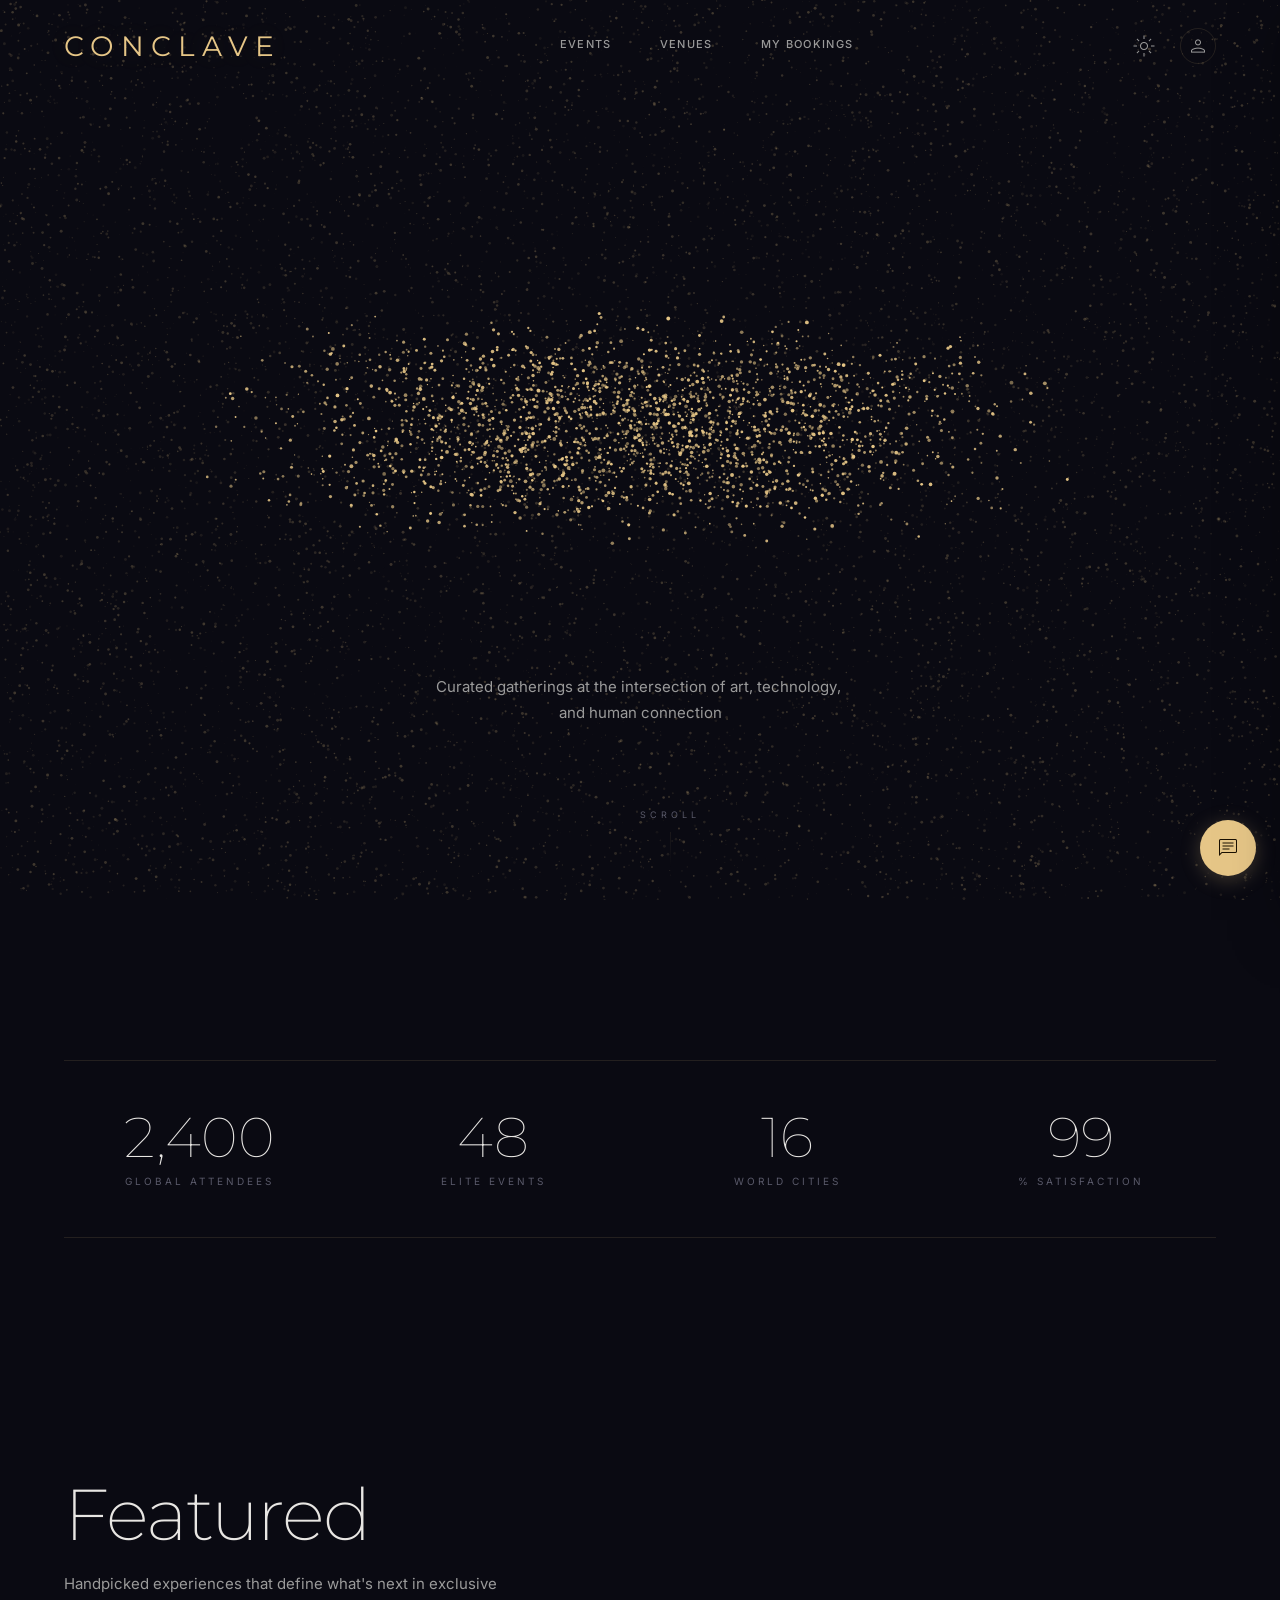
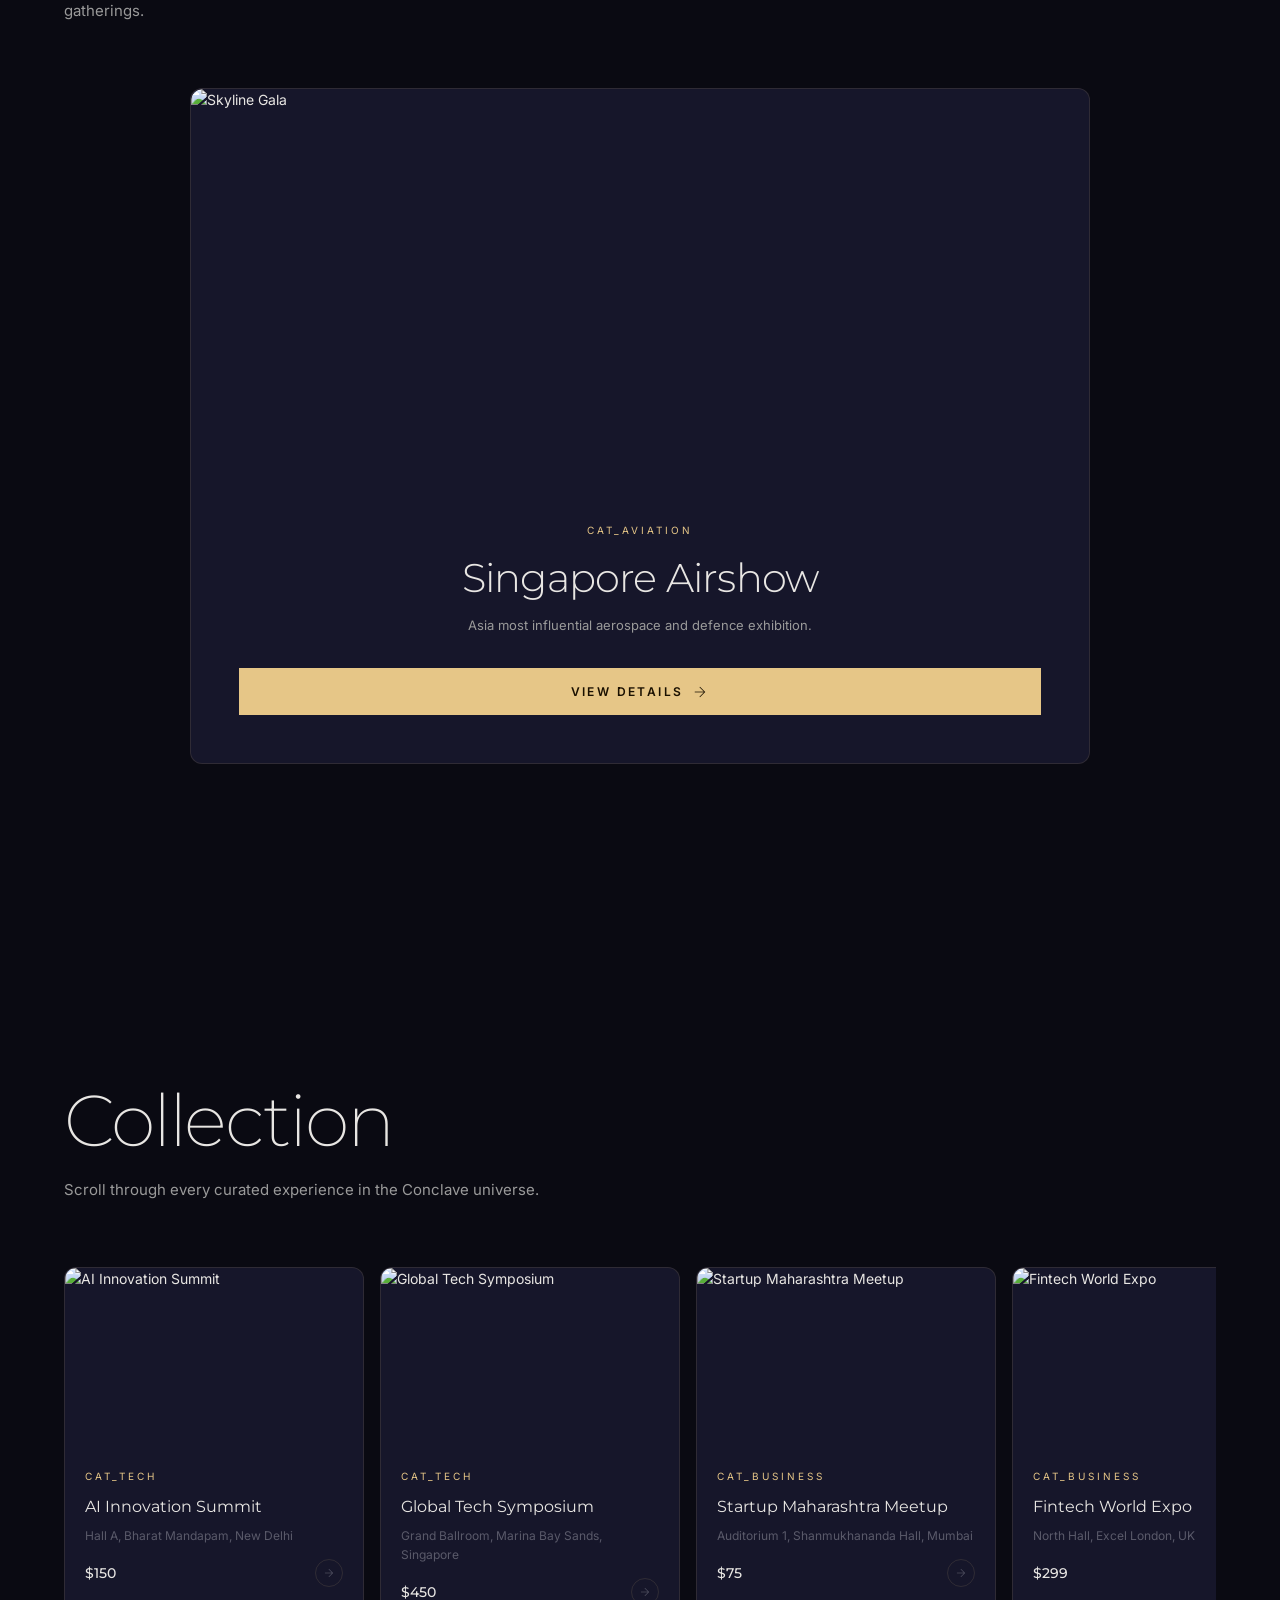
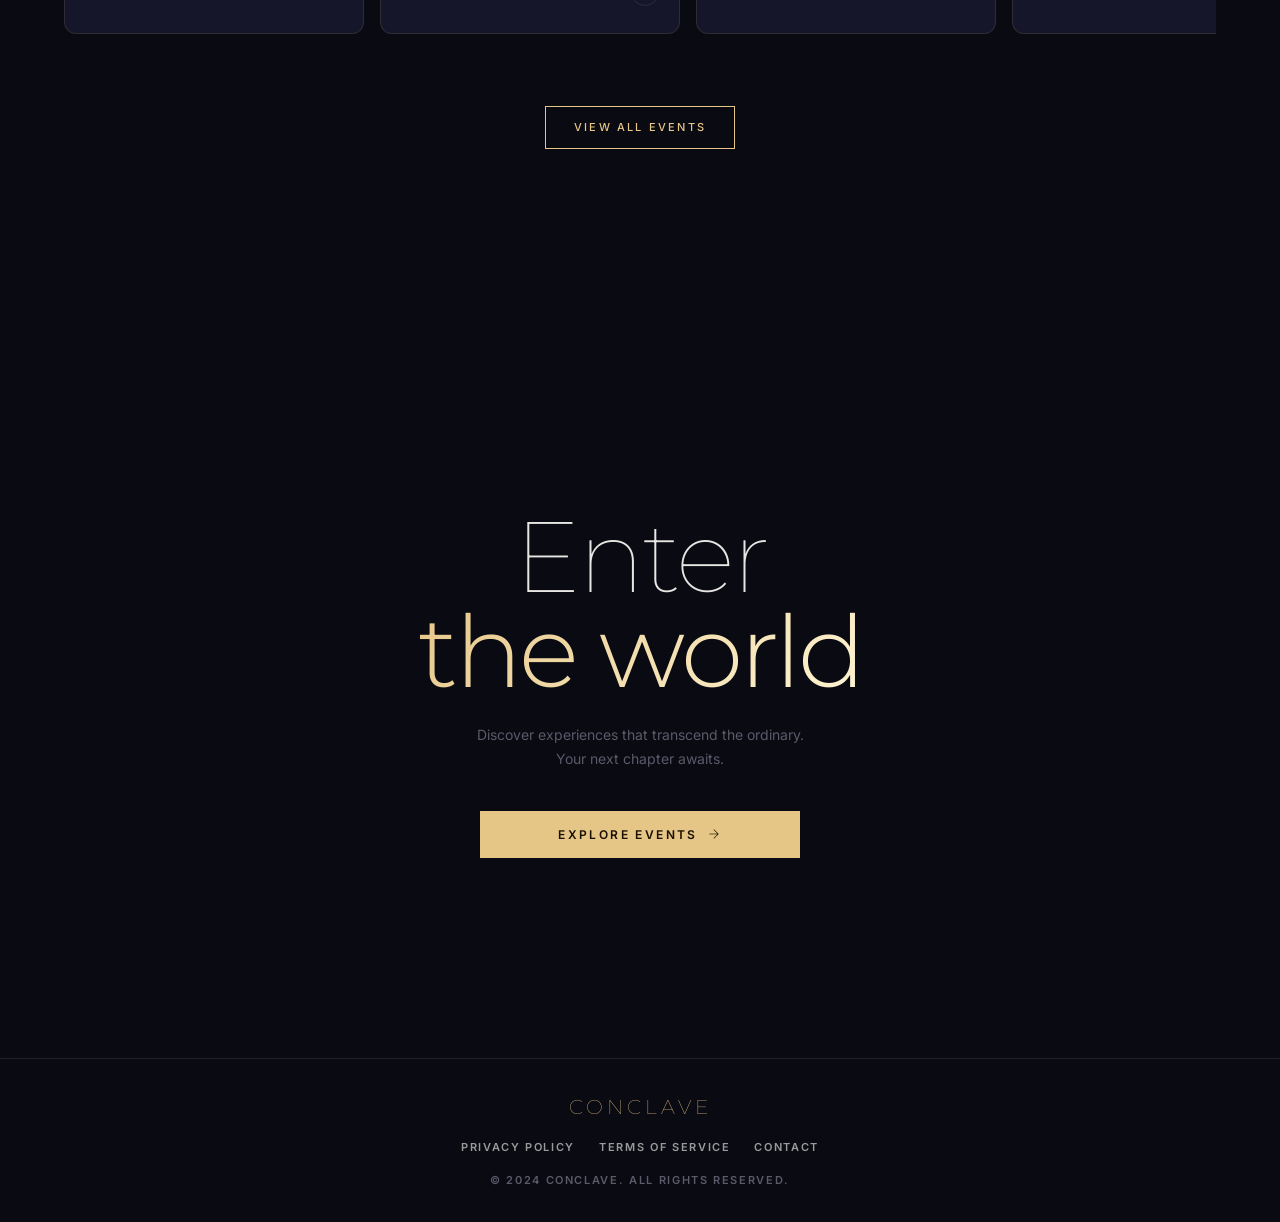
==== commit 232e0b76: "feat(mobile-ux): convert mobile chat to bottom-sheet style and reduce major section paddings" ====
--- a/index.html
+++ b/index.html
@@ -503,11 +503,12 @@
                 grid-template-columns: 1fr;
             }
             .span-2 { grid-column: span 1; }
-            .editions-section { padding: 100px 20px; }
+            .editions-section { padding: 75px 20px; }
             .stats-strip {
                 display: grid;
                 grid-template-columns: repeat(2, 1fr);
                 gap: 32px 24px;
+                margin: 56px 0;
             }
             .scroll-event-card { flex: 0 0 260px; }
             .pill-nav { display: none; }
--- a/css/styles.css
+++ b/css/styles.css
@@ -2677,6 +2677,34 @@
         gap: 12px !important;
         align-items: center !important;
     }
+
+    /* Bottom-sheet chat window layout on mobile */
+    .chat-window {
+        width: 100% !important;
+        max-width: 100% !important;
+        height: 75vh !important;
+        max-height: 75vh !important;
+        position: fixed !important;
+        bottom: 0 !important;
+        left: 0 !important;
+        right: 0 !important;
+        border-radius: 20px 20px 0 0 !important;
+        border-bottom: none !important;
+        z-index: 99999 !important;
+        box-shadow: 0 -8px 32px rgba(0, 0, 0, 0.15) !important;
+    }
+    .chat-window.open {
+        display: flex !important;
+        animation: slideUpMobileChat 0.35s cubic-bezier(0.16, 1, 0.3, 1) forwards;
+    }
+    .chat-input-row {
+        padding-bottom: calc(16px + env(safe-area-inset-bottom)) !important;
+    }
+}
+
+@keyframes slideUpMobileChat {
+    from { transform: translateY(100%); }
+    to { transform: translateY(0); }
 }
 
 /* Stacking payment methods on very small mobile devices */
@@ -2685,3 +2713,25 @@
         grid-template-columns: 1fr !important;
     }
 }
+
+/* ── Mobile Spacing Refinements (PR #7 Tweaks) ───────────────── */
+@media (max-width: 768px) {
+    /* Major vertical spacing reductions (20-30%) */
+    .scroll-section {
+        padding: var(--space-2xl) var(--space-lg) !important; /* Reduced from 48px to 32px top/bottom padding */
+    }
+    .detail-section {
+        margin-bottom: var(--space-xl) !important; /* Reduced from 48px to 32px margin */
+    }
+    main.container {
+        padding-top: 100px !important; /* Reduced from 160px top padding for event details & settings */
+        padding-bottom: 40px !important;
+    }
+    .bookings-grid {
+        padding: 40px 0 !important; /* Reduced from 80px padding */
+    }
+    .bookings-hero {
+        height: 35vh !important; /* Reduced from 50vh height */
+        min-height: 250px !important;
+    }
+}
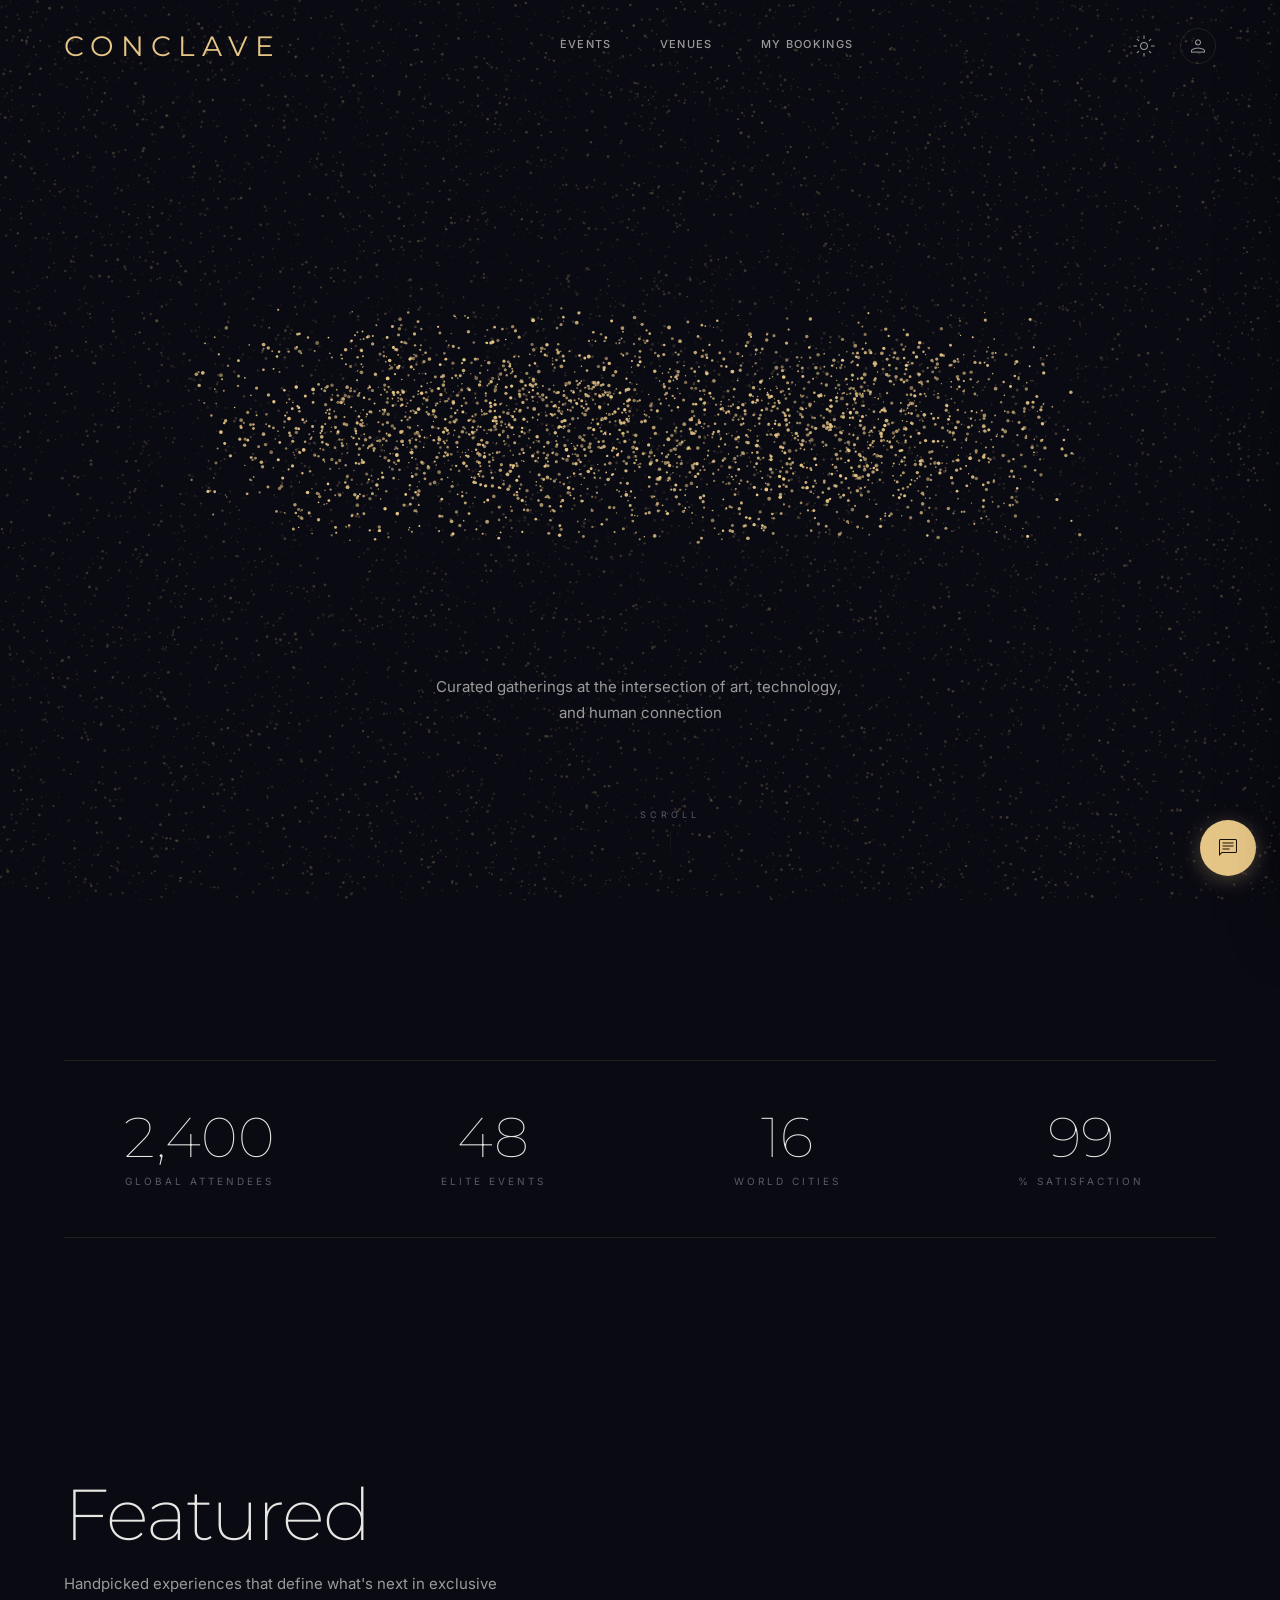
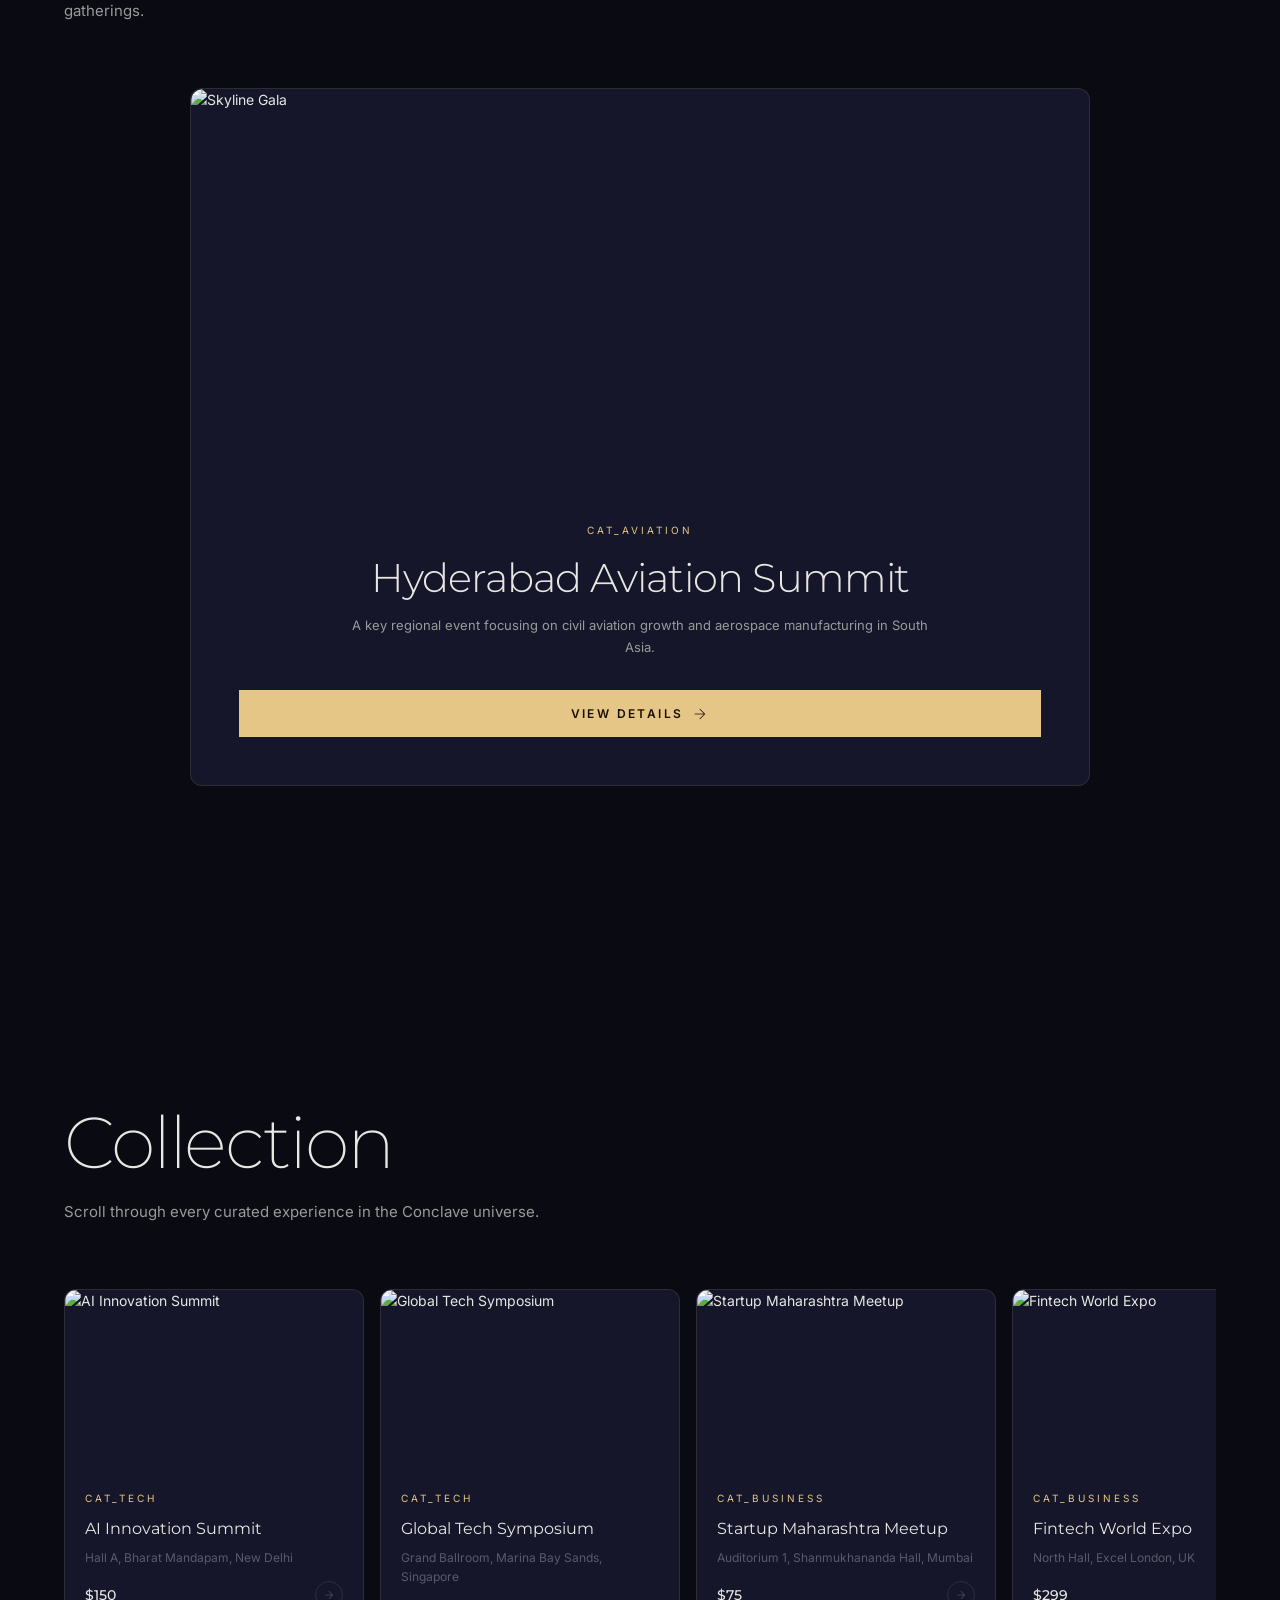
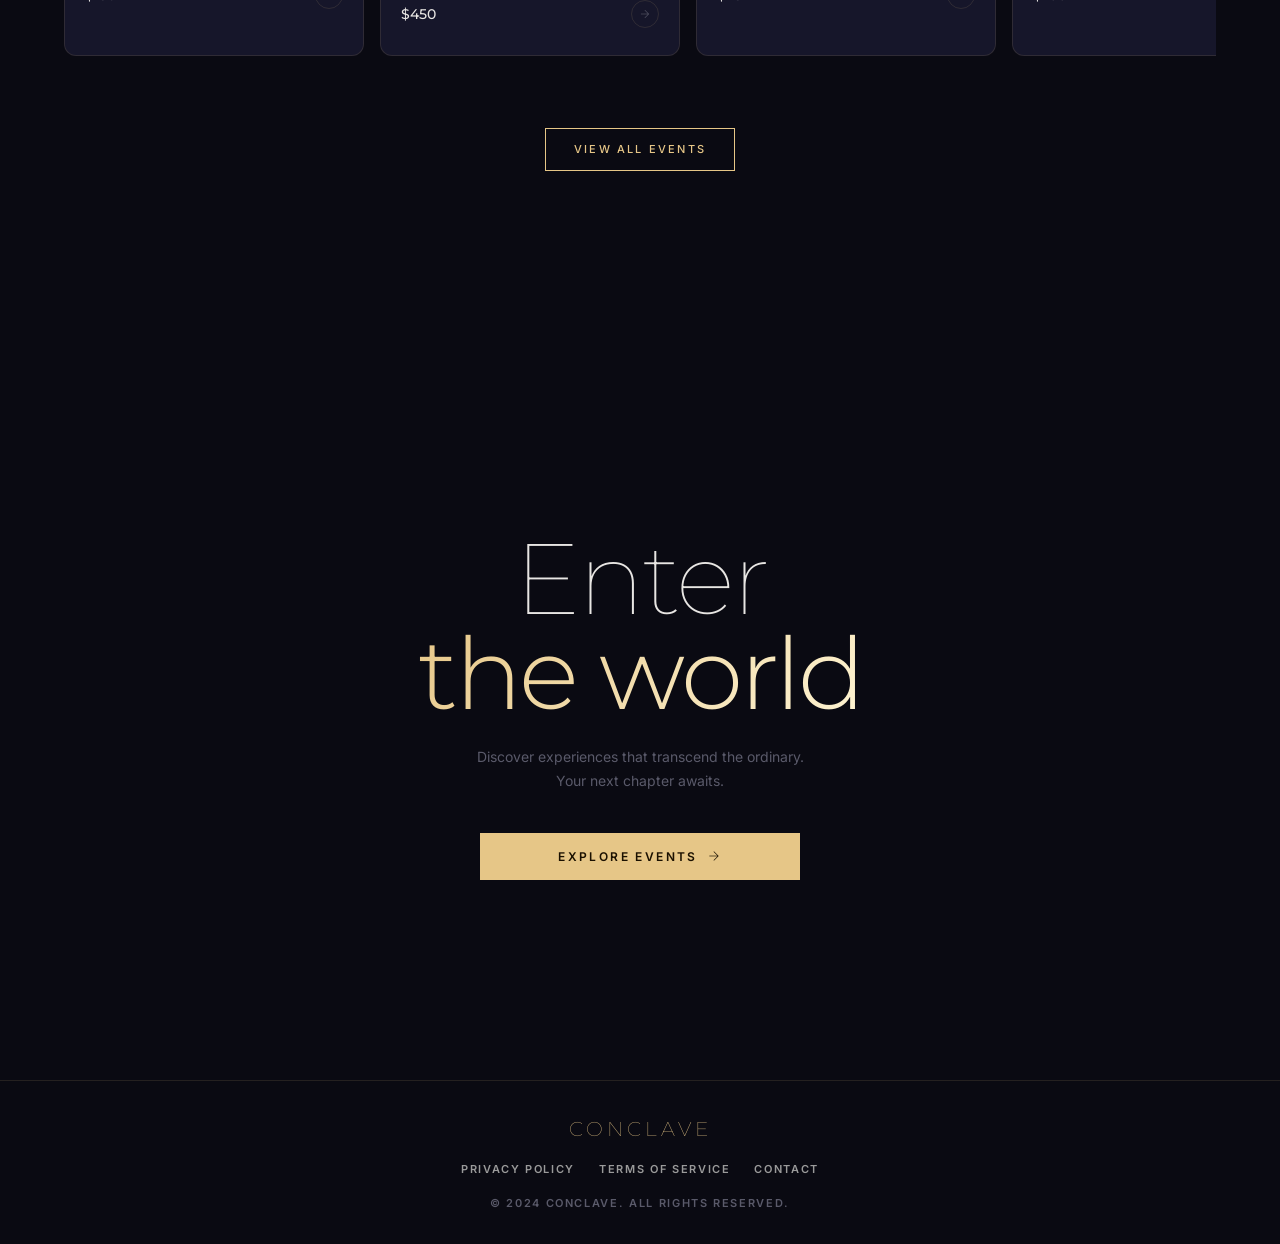
==== commit 9542f173: "Resolved the conflicts and merged the code with latest develop" ====
--- a/index.html
+++ b/index.html
@@ -5,12 +5,13 @@
     <meta content="width=device-width, initial-scale=1.0" name="viewport"/>
     <title>Conclave</title>
     <meta name="description" content="Journey through a surreal digital landscape of exclusive events. Immersive, cinematic, impossible to ignore."/>
-    <link rel="stylesheet" href="css/styles.css?v=2">
+    <link rel="stylesheet" href="css/styles.css">
+    <link rel="stylesheet" href="css/chat.css">
     <link rel="preconnect" href="https://fonts.googleapis.com">
     <link rel="preconnect" href="https://fonts.gstatic.com" crossorigin>
     <link href="https://fonts.googleapis.com/css2?family=Montserrat:wght@100;200;300;400;500;600;700&family=Inter:wght@300;400;500;600&display=swap" rel="stylesheet"/>
     <link href="https://fonts.googleapis.com/css2?family=Material+Symbols+Outlined:wght,FILL@100..700,0..1&display=swap" rel="stylesheet"/>
-
+    
     <!-- ═══ Anti-Flash Theme Script ═══ -->
     <script>
         (function() {
--- a/css/styles.css
+++ b/css/styles.css
@@ -1699,214 +1699,7 @@
 }
 
 /* ── Chat Widget ───────────────────────────────────────────── */
-.chat-widget {
-    position: fixed;
-    bottom: var(--space-lg);
-    right: var(--space-lg);
-    z-index: var(--z-sticky);
-    display: flex;
-    flex-direction: column;
-    align-items: flex-end;
-    gap: var(--space-md);
-}
-
-.chat-toggle {
-    width: 56px;
-    height: 56px;
-    border-radius: 50%;
-    background: var(--gold);
-    display: flex;
-    align-items: center;
-    justify-content: center;
-    box-shadow: 0 4px 20px var(--border-medium);
-    transition: transform 0.3s var(--ease-spring);
-    cursor: pointer;
-    border: none;
-}
-
-.chat-toggle:hover {
-    transform: scale(1.08);
-}
-
-.chat-toggle .material-symbols-outlined {
-    color: var(--text-on-gold);
-    font-size: 24px;
-}
-
-.chat-window {
-    width: 380px;
-    height: 520px;
-    background: var(--bg-deep);
-    border: 1px solid var(--border-subtle);
-    border-radius: var(--radius-lg);
-    box-shadow: var(--shadow-float);
-    display: none;
-    flex-direction: column;
-    overflow: hidden;
-}
-
-.chat-window.open {
-    display: flex;
-}
-
-.chat-header {
-    background: var(--bg-surface);
-    border-bottom: 1px solid var(--border-subtle);
-    padding: var(--space-md) var(--space-lg);
-    display: flex;
-    justify-content: space-between;
-    align-items: center;
-}
-
-.chat-header-title {
-    font-family: var(--font-display);
-    font-size: 14px;
-    color: var(--gold);
-    text-transform: uppercase;
-    letter-spacing: 0.15em;
-}
-
-.chat-messages {
-    flex: 1;
-    padding: var(--space-md);
-    overflow-y: auto;
-    display: flex;
-    flex-direction: column;
-    gap: var(--space-md);
-}
-
-.chat-msg {
-    max-width: 85%;
-    display: flex;
-    flex-direction: column;
-}
-
-.chat-msg .chat-bubble {
-    padding: 10px 14px;
-    border-radius: var(--radius-md);
-    font-size: 13px;
-    line-height: 1.5;
-    word-wrap: break-word;
-}
-
-.chat-msg.bot .chat-bubble {
-    background: var(--bg-surface);
-    color: var(--text-primary);
-    border-bottom-left-radius: var(--radius-sm);
-}
-
-.chat-msg.user .chat-bubble {
-    background: var(--gold);
-    color: var(--text-on-gold);
-    border-bottom-right-radius: var(--radius-sm);
-}
-
-.chat-msg.bot {
-    align-self: flex-start;
-}
-
-.chat-msg.user {
-    align-self: flex-end;
-}
-
-.chat-timestamp {
-    font-size: 10px;
-    color: var(--text-muted);
-    margin-top: 4px;
-    padding: 0 2px;
-}
-
-.chat-msg.user .chat-timestamp {
-    text-align: right;
-}
-
-.chat-typing-dots {
-    display: flex;
-    align-items: center;
-    gap: 4px;
-    padding: 4px 0;
-}
-
-.chat-typing-dot {
-    width: 8px;
-    height: 8px;
-    border-radius: 50%;
-    background: var(--text-muted);
-    animation: chatTypingBounce 1.4s infinite ease-in-out both;
-}
-
-.chat-typing-dot:nth-child(1) { animation-delay: -0.32s; }
-.chat-typing-dot:nth-child(2) { animation-delay: -0.16s; }
-
-@keyframes chatTypingBounce {
-    0%, 80%, 100% { transform: scale(0); }
-    40% { transform: scale(1); }
-}
-
-.chat-input-row {
-    padding: var(--space-md);
-    background: var(--bg-surface);
-    border-top: 1px solid var(--border-subtle);
-    display: flex;
-    gap: 8px;
-}
-
-.chat-input {
-    flex: 1;
-    background: var(--bg-deep);
-    border: 1px solid var(--border-subtle);
-    border-radius: var(--radius-md);
-    padding: 8px 12px;
-    font-size: 13px;
-    color: var(--text-primary);
-    transition: border-color 0.3s;
-}
-
-.chat-input::placeholder {
-    color: var(--text-muted);
-}
-
-.chat-input:focus {
-    border-color: var(--gold);
-}
-
-.chat-send {
-    color: var(--gold);
-    background: none;
-    border: none;
-    cursor: pointer;
-    transition: opacity 0.3s;
-}
-
-.chat-send:hover {
-    opacity: 0.7;
-}
-
-.chat-quick-replies {
-    display: flex;
-    flex-wrap: wrap;
-    gap: 6px;
-    padding: 0 0 var(--space-md) 0;
-}
-
-.quick-reply-btn {
-    padding: 6px 14px;
-    background: transparent;
-    border: 1px solid var(--gold);
-    border-radius: 999px;
-    color: var(--gold);
-    font-size: 11px;
-    font-weight: 500;
-    cursor: pointer;
-    transition: all 0.25s ease;
-    letter-spacing: 0.05em;
-}
-
-.quick-reply-btn:hover {
-    background: var(--gold);
-    color: var(--text-on-gold);
-}
-
+/* Implemented in  chat.css file */
 /* ── Footer ────────────────────────────────────────────────── */
 .footer {
     border-top: 1px solid var(--border-subtle);
--- a/css/chat.css
+++ b/css/chat.css
@@ -0,0 +1,232 @@
+/* ── Chat Widget ──────────────────────────────────────────── */
+.chat-widget {
+    position: fixed;
+    bottom: var(--space-lg);
+    right: var(--space-lg);
+    z-index: var(--z-sticky);
+    display: flex;
+    flex-direction: column;
+    align-items: flex-end;
+    gap: var(--space-md);
+}
+
+.chat-toggle {
+    width: 56px;
+    height: 56px;
+    border-radius: 50%;
+    background: var(--gold);
+    display: flex;
+    align-items: center;
+    justify-content: center;
+    box-shadow: 0 4px 20px rgba(230, 198, 135, 0.3);
+    transition: transform 0.3s var(--ease-spring);
+    cursor: pointer;
+    border: none;
+}
+
+.chat-toggle:hover {
+    transform: scale(1.08);
+}
+
+.chat-toggle .material-symbols-outlined {
+    color: var(--text-on-gold);
+    font-size: 24px;
+}
+
+.chat-window {
+    width: 380px;
+    height: 520px;
+    background: var(--bg-deep);
+    border: 1px solid var(--border-subtle);
+    border-radius: var(--radius-lg);
+    box-shadow: var(--shadow-float);
+    display: none;
+    flex-direction: column;
+    overflow: hidden;
+}
+
+.chat-window.open {
+    display: flex;
+}
+
+.chat-header {
+    background: var(--bg-surface);
+    border-bottom: 1px solid var(--border-subtle);
+    padding: var(--space-md) var(--space-lg);
+    display: flex;
+    justify-content: space-between;
+    align-items: center;
+}
+
+.chat-header-title {
+    font-family: var(--font-display);
+    font-size: 14px;
+    color: var(--gold);
+    text-transform: uppercase;
+    letter-spacing: 0.15em;
+}
+
+.chat-messages {
+    flex: 1;
+    padding: var(--space-md);
+    overflow-y: auto;
+    display: flex;
+    flex-direction: column;
+    gap: var(--space-md);
+}
+
+.chat-msg {
+    max-width: 85%;
+    display: flex;
+    flex-direction: column;
+}
+
+.chat-msg .chat-bubble {
+    padding: 10px 14px;
+    border-radius: var(--radius-md);
+    font-size: 13px;
+    line-height: 1.5;
+    word-wrap: break-word;
+}
+
+.chat-msg.bot .chat-bubble {
+    background: var(--bg-surface);
+    color: var(--text-primary);
+    border-bottom-left-radius: var(--radius-sm);
+}
+
+.chat-msg.user .chat-bubble {
+    background: var(--gold);
+    color: var(--text-on-gold);
+    border-bottom-right-radius: var(--radius-sm);
+}
+
+.chat-msg.bot {
+    align-self: flex-start;
+}
+
+.chat-msg.user {
+    align-self: flex-end;
+}
+
+.chat-timestamp {
+    font-size: 10px;
+    color: var(--text-muted);
+    margin-top: 4px;
+    padding: 0 2px;
+}
+
+.chat-msg.user .chat-timestamp {
+    text-align: right;
+}
+
+.chat-typing-dots {
+    display: flex;
+    align-items: center;
+    gap: 4px;
+    padding: 4px 0;
+}
+
+.chat-typing-dot {
+    width: 8px;
+    height: 8px;
+    border-radius: 50%;
+    background: var(--text-muted);
+    animation: chatTypingBounce 1.4s infinite ease-in-out both;
+}
+
+.chat-typing-dot:nth-child(1) { animation-delay: -0.32s; }
+.chat-typing-dot:nth-child(2) { animation-delay: -0.16s; }
+
+@keyframes chatTypingBounce {
+    0%, 80%, 100% { transform: scale(0); }
+    40% { transform: scale(1); }
+}
+
+.chat-input-row {
+    padding: var(--space-md);
+    background: var(--bg-surface);
+    border-top: 1px solid var(--border-subtle);
+    display: flex;
+    gap: 8px;
+}
+
+.chat-input {
+    flex: 1;
+    background: var(--bg-deep);
+    border: 1px solid var(--border-subtle);
+    border-radius: var(--radius-md);
+    padding: 8px 12px;
+    font-size: 13px;
+    color: var(--text-primary);
+    transition: border-color 0.3s;
+}
+
+.chat-input::placeholder {
+    color: var(--text-muted);
+}
+
+.chat-input:focus {
+    border-color: var(--gold);
+}
+
+.chat-send {
+    color: var(--gold);
+    background: none;
+    border: none;
+    cursor: pointer;
+    transition: opacity 0.3s;
+}
+
+.chat-send:hover {
+    opacity: 0.7;
+}
+
+.chat-quick-replies {
+    display: flex;
+    flex-wrap: wrap;
+    gap: 6px;
+    padding: 0 0 var(--space-md) 0;
+}
+
+.quick-reply-btn {
+    padding: 6px 14px;
+    background: transparent;
+    border: 1px solid var(--gold);
+    border-radius: 999px;
+    color: var(--gold);
+    font-size: 11px;
+    font-weight: 500;
+    cursor: pointer;
+    transition: all 0.25s ease;
+    letter-spacing: 0.05em;
+}
+
+.quick-reply-btn:hover {
+    background: var(--gold);
+    color: var(--text-on-gold);
+}
+
+/* ── Responsive Chat Widget ────────────────────────────────── */
+@media (max-width: 768px) {
+    .chat-widget {
+        right: 12px;
+        bottom: 80px;
+    }
+
+    .chat-window {
+        width: calc(100vw - 24px);
+        max-width: 380px;
+        height: 60vh;
+        max-height: 480px;
+    }
+
+    .chat-toggle {
+        width: 48px;
+        height: 48px;
+    }
+
+    .chat-toggle .material-symbols-outlined {
+        font-size: 20px;
+    }
+}
